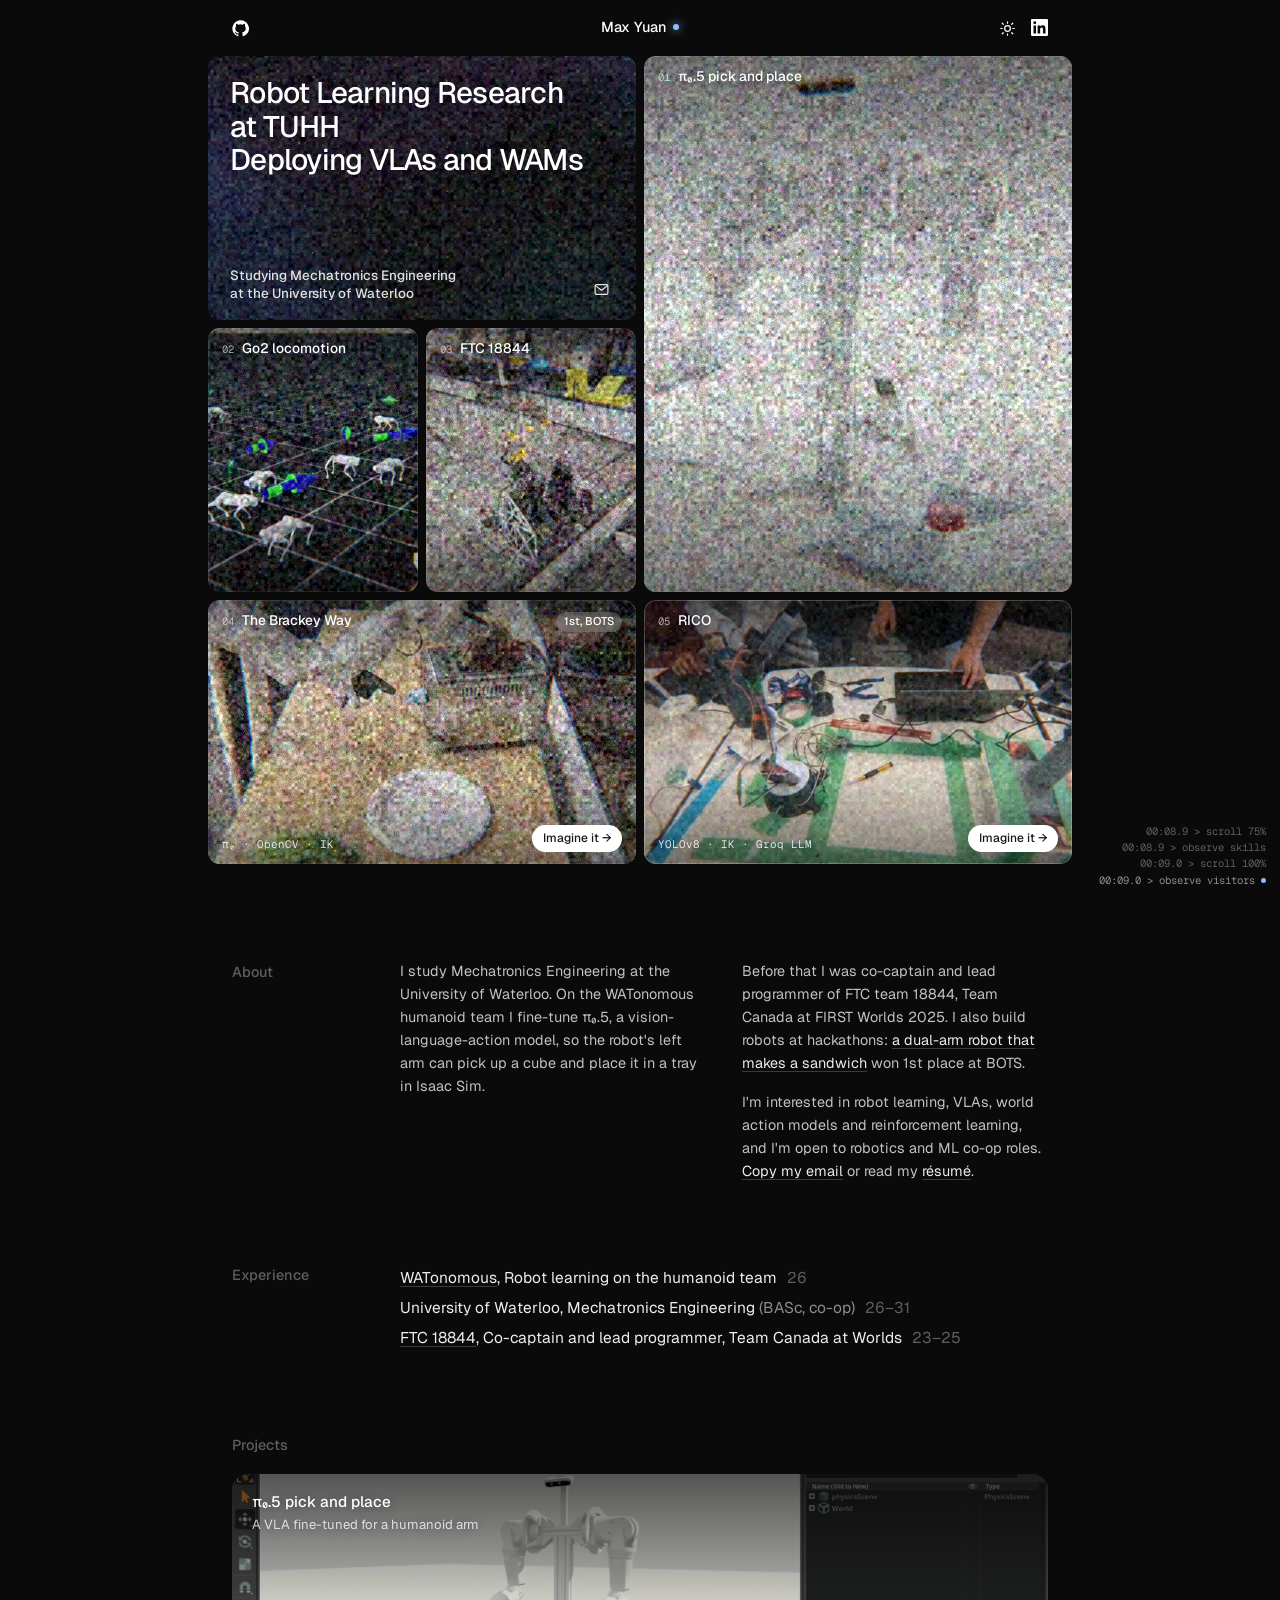
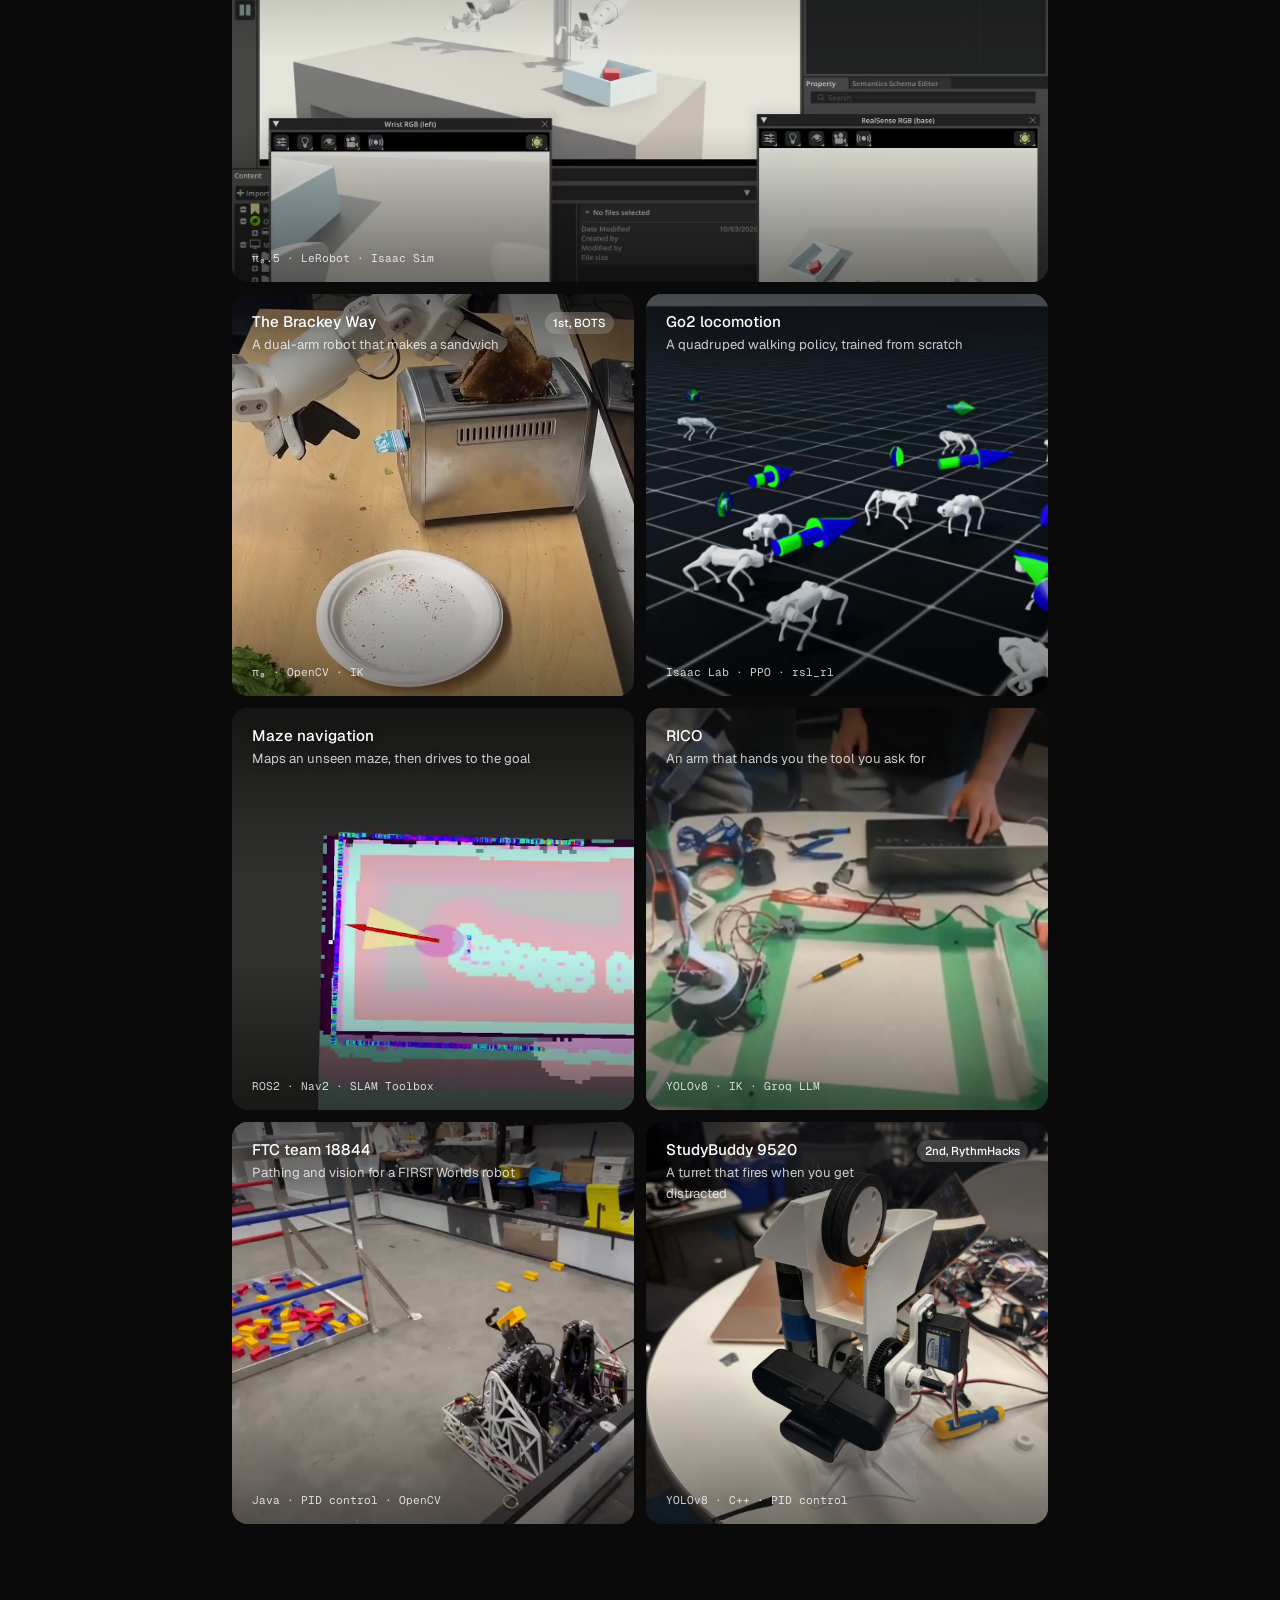
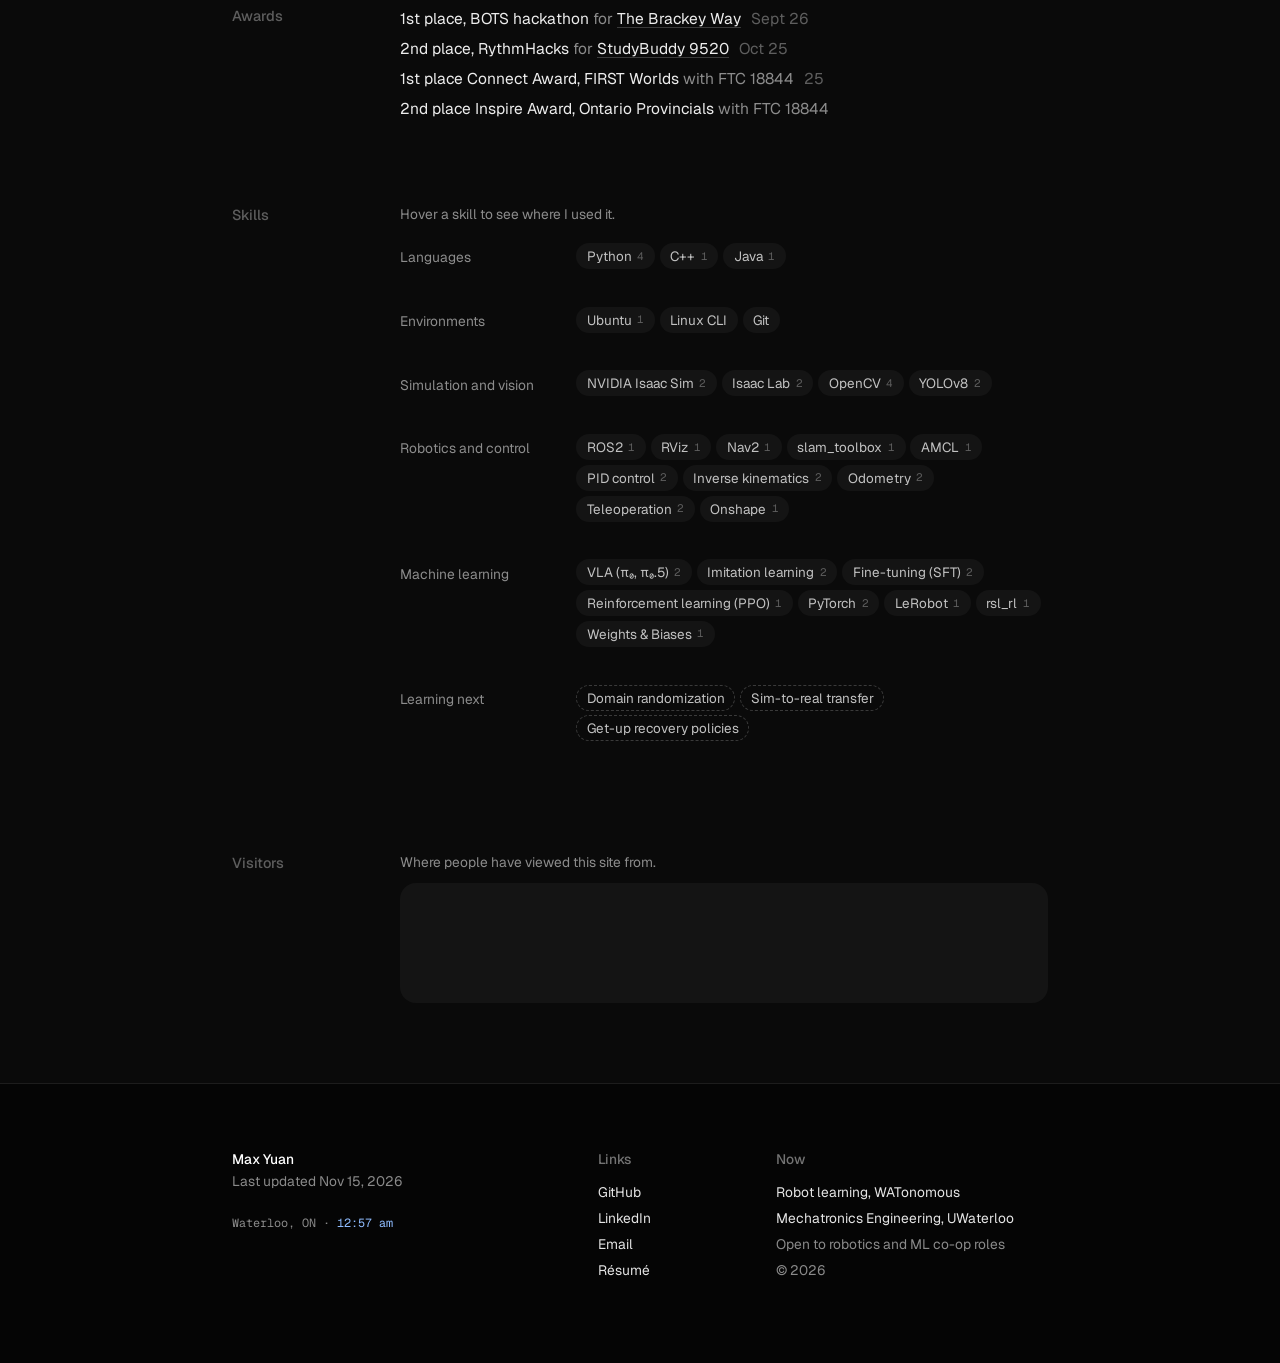
==== index.html @ 5afba246 "Show the featured projects as a diffusion grid and speed up the transition The hero no longer cycles" ====
<!DOCTYPE html>
<html lang="en">
<head>
<meta charset="utf-8">
<meta name="viewport" content="width=device-width, initial-scale=1, viewport-fit=cover">
<title>Max Yuan · Robotics</title>
<meta name="description" content="Max Yuan, Mechatronics Engineering student at the University of Waterloo. Fine-tuning π₀.5 for robot manipulation on the WATonomous humanoid team, quadruped locomotion with PPO in Isaac Lab, and ROS2 Nav2 autonomy.">
<meta name="theme-color" content="#0a0a0a">
<meta name="color-scheme" content="light dark">
<!-- theme: the saved choice, else dark; set before anything is drawn -->
<script>var t='dark';try{t=localStorage.getItem('theme')||'dark'}catch(e){}document.documentElement.dataset.theme=t;var m=document.querySelector('meta[name=theme-color]');if(m)m.content=t==='dark'?'#0a0a0a':'#ffffff'</script>
<meta property="og:title" content="Max Yuan · Robotics">
<meta property="og:description" content="π₀.5 fine-tuning for manipulation on the WATonomous humanoid team, quadruped locomotion with PPO, and ROS2 autonomy. 1st place at the BOTS hackathon.">
<meta property="og:type" content="website">
<meta property="og:url" content="https://notmax08.github.io/">
<meta property="og:image" content="https://notmax08.github.io/assets/photos/bracket-toaster.jpg">
<meta name="twitter:card" content="summary_large_image">
<link rel="icon" href="data:image/svg+xml,%3Csvg xmlns='http://www.w3.org/2000/svg' viewBox='0 0 64 64'%3E%3Crect width='64' height='64' rx='14' fill='%23171717'/%3E%3Cpath d='M18 44V21l14 14 14-14v23' fill='none' stroke='%23fff' stroke-width='5' stroke-linecap='round' stroke-linejoin='round'/%3E%3Ccircle cx='50' cy='14' r='4' fill='%236ea8ff'/%3E%3C/svg%3E">
<link rel="preconnect" href="https://fonts.googleapis.com">
<link rel="preconnect" href="https://fonts.gstatic.com" crossorigin>
<link href="https://fonts.googleapis.com/css2?family=Geist:wght@400;500;600&family=Geist+Mono:wght@400;500&display=swap" rel="stylesheet">
<!-- bump ?v= whenever style.css, main.js, home.js or transition.js changes: GitHub Pages caches for 10 min, and a stale stylesheet with new HTML breaks the layout -->
<link rel="stylesheet" href="style.css?v=2026-11-15a">
<script>document.documentElement.classList.add('js');</script>
<script src="main.js?v=2026-11-15a" defer></script>
<script src="transition.js?v=2026-11-15a" defer></script>
<script src="home.js?v=2026-11-15a" defer></script>
</head>

<body class="home">

<a class="skip-link" href="#main">Skip to content</a>

<svg width="0" height="0" style="position:absolute" aria-hidden="true" focusable="false">
  <symbol id="i-gh" viewBox="0 0 24 24"><path fill="currentColor" d="M12 .5a11.5 11.5 0 0 0-3.64 22.41c.58.1.79-.25.79-.56v-2c-3.2.7-3.88-1.37-3.88-1.37-.52-1.33-1.28-1.69-1.28-1.69-1.05-.71.08-.7.08-.7 1.16.08 1.77 1.19 1.77 1.19 1.03 1.77 2.7 1.26 3.36.96.1-.75.4-1.26.73-1.55-2.55-.29-5.24-1.28-5.24-5.69 0-1.26.45-2.29 1.19-3.09-.12-.29-.52-1.46.11-3.05 0 0 .97-.31 3.17 1.18a11 11 0 0 1 5.77 0c2.2-1.49 3.17-1.18 3.17-1.18.63 1.59.23 2.76.11 3.05.74.8 1.19 1.83 1.19 3.09 0 4.42-2.69 5.39-5.26 5.68.41.36.78 1.06.78 2.14v3.17c0 .31.21.67.8.56A11.5 11.5 0 0 0 12 .5Z"/></symbol>
  <symbol id="i-in" viewBox="0 0 24 24"><path fill="currentColor" d="M20.45 20.45h-3.56v-5.57c0-1.33-.03-3.04-1.85-3.04-1.86 0-2.14 1.45-2.14 2.94v5.67H9.34V9h3.42v1.56h.05c.48-.9 1.64-1.85 3.37-1.85 3.6 0 4.27 2.37 4.27 5.46v6.28ZM5.34 7.43a2.06 2.06 0 1 1 0-4.13 2.06 2.06 0 0 1 0 4.13ZM7.12 20.45H3.56V9h3.56v11.45ZM22.22 0H1.77C.79 0 0 .77 0 1.73v20.54C0 23.23.79 24 1.77 24h20.45c.98 0 1.78-.77 1.78-1.73V1.73C24 .77 23.2 0 22.22 0Z"/></symbol>
  <symbol id="i-mail" viewBox="0 0 24 24" fill="none" stroke="currentColor" stroke-width="1.7" stroke-linecap="round" stroke-linejoin="round"><rect x="3" y="5" width="18" height="14" rx="2"/><path d="m3.5 6.5 8.5 6.5 8.5-6.5"/></symbol>
</svg>

<header class="top on-hero" id="top">
  <span class="top-l"><a href="https://github.com/NotMax08" target="_blank" rel="noopener" aria-label="GitHub"><svg aria-hidden="true"><use href="#i-gh"/></svg></a></span>
  <a class="top-name" href="#about">Max Yuan<i aria-hidden="true"></i></a>
  <span class="top-r"><a href="https://linkedin.com/in/max-yuan-a0b34b36b" target="_blank" rel="noopener" aria-label="LinkedIn"><svg aria-hidden="true"><use href="#i-in"/></svg></a></span>
</header>

<!-- ========== hero: a grid of diffusion samples, one per project; they denoise under the cursor (home.js) ========== -->
<section class="hero" aria-label="Introduction and featured projects">
  <div class="hero-card" id="hero">
    <canvas class="hero-gl" aria-hidden="true"></canvas>
    <div class="hero-grid">

      <div class="ht ht-intro">
        <p class="hero-line" id="hero-line">Robot Learning Research at TUHH<br>Deploying VLAs and WAMs</p>
        <div class="hero-foot">
          <p class="hero-sub">Studying Mechatronics Engineering<br>at the University of Waterloo</p>
          <button class="hero-mail" type="button" data-copy aria-label="Copy my email address"><svg aria-hidden="true"><use href="#i-mail"/></svg></button>
        </div>
      </div>

      <a class="ht ht-pi" href="projects/pi05-pick-place.html" data-focus="0.6,0.55">
        <video class="ht-src" src="assets/grid/pi05.mp4" poster="assets/grid/pi05.jpg" muted loop playsinline autoplay preload="auto" aria-hidden="true"></video>
        <span class="ht-top"><b><span class="ht-n">01</span><span class="ht-t">π₀.5 pick and place</span></b></span>
        <span class="ht-bot"><span class="ht-tags">VLA · LeRobot · Isaac Sim</span><span class="ht-go">Imagine it →</span></span>
      </a>

      <a class="ht ht-quad" href="projects/quadruped-ppo.html" data-focus="0.5,0.55">
        <video class="ht-src" src="assets/grid/quad.mp4" poster="assets/grid/quad.jpg" muted loop playsinline autoplay preload="auto" aria-hidden="true"></video>
        <span class="ht-top"><b><span class="ht-n">02</span><span class="ht-t">Go2 locomotion</span></b></span>
        <span class="ht-bot"><span class="ht-tags">PPO · Isaac Lab</span><span class="ht-go">Imagine it →</span></span>
      </a>

      <a class="ht ht-ftc" href="projects/ftc-18844.html" data-focus="0.64,0.6">
        <video class="ht-src" src="assets/grid/ftc.mp4" poster="assets/grid/ftc.jpg" muted loop playsinline autoplay preload="auto" aria-hidden="true"></video>
        <span class="ht-top"><b><span class="ht-n">03</span><span class="ht-t">FTC 18844</span></b></span>
        <span class="ht-bot"><span class="ht-tags">Java · OpenCV</span><span class="ht-go">Imagine it →</span></span>
      </a>

      <a class="ht ht-bw" href="projects/brackey-way.html" data-focus="0.45,0.5">
        <video class="ht-src" src="assets/grid/brackey.mp4" poster="assets/grid/brackey.jpg" muted loop playsinline autoplay preload="auto" aria-hidden="true"></video>
        <span class="ht-top"><b><span class="ht-n">04</span><span class="ht-t">The Brackey Way</span></b><span class="ht-award">1st, BOTS</span></span>
        <span class="ht-bot"><span class="ht-tags">π₀ · OpenCV · IK</span><span class="ht-go">Imagine it →</span></span>
      </a>

      <a class="ht ht-rico" href="projects/rico-arm.html" data-focus="0.45,0.5">
        <video class="ht-src" src="assets/grid/rico.mp4" poster="assets/grid/rico.jpg" muted loop playsinline autoplay preload="auto" aria-hidden="true"></video>
        <span class="ht-top"><b><span class="ht-n">05</span><span class="ht-t">RICO</span></b></span>
        <span class="ht-bot"><span class="ht-tags">YOLOv8 · IK · Groq LLM</span><span class="ht-go">Imagine it →</span></span>
      </a>

    </div>
    <div class="hero-read" aria-hidden="true"></div>
  </div>
</section>

<main id="main" tabindex="-1">
<div class="col">

  <!-- ========== about ========== -->
  <section class="sec" id="about" aria-labelledby="about-h">
    <h2 id="about-h"><span>About</span></h2>
    <div class="about" id="contact">
      <p>I study Mechatronics Engineering at the University of Waterloo. On the WATonomous humanoid team I fine-tune π₀.5, a vision-language-action model, so the robot's left arm can pick up a cube and place it in a tray in Isaac Sim.</p>
      <p>Before that I was co-captain and lead programmer of FTC team 18844, Team Canada at FIRST Worlds 2025. I also build robots at hackathons: <a href="projects/brackey-way.html">a dual-arm robot that makes a sandwich</a> won 1st place at BOTS.</p>
      <p>I'm interested in robot learning, VLAs, world action models and reinforcement learning, and I'm open to robotics and ML co-op roles. <button class="plain-link" type="button" data-copy>Copy my email</button> or read my <a href="resume.pdf" target="_blank" rel="noopener">résumé</a>.</p>
    </div>
  </section>

  <!-- ========== experience ========== -->
  <section class="sec" id="experience" aria-labelledby="experience-h">
    <h2 id="experience-h"><span>Experience</span></h2>
    <ul class="rows">
      <li><a href="projects/pi05-pick-place.html">WATonomous</a>, Robot learning on the humanoid team <span class="yr">26</span></li>
      <li>University of Waterloo, Mechatronics Engineering <span class="what">(BASc, co-op)</span> <span class="yr">26–31</span></li>
      <li><a href="projects/ftc-18844.html">FTC 18844</a>, Co-captain and lead programmer, Team Canada at Worlds <span class="yr">23–25</span></li>
    </ul>
  </section>

  <!-- ========== projects ========== -->
  <section class="sec sec-wide" id="projects" aria-labelledby="projects-h">
    <h2 id="projects-h"><span>Projects</span></h2>
    <div class="projects">

      <article class="proj proj-wide">
        <a class="proj-card" href="projects/pi05-pick-place.html">
          <video src="assets/hero/pi05.mp4" poster="assets/hero/pi05.jpg" muted loop playsinline preload="none" data-loop aria-hidden="true"></video>
          <span class="proj-top"><span><b>π₀.5 pick and place</b><small>A VLA fine-tuned for a humanoid arm</small></span></span>
          <span class="proj-bot"><span class="proj-tags">π₀.5 · LeRobot · Isaac Sim</span><span class="proj-go">Imagine it →</span></span>
        </a>
      </article>

      <article class="proj">
        <a class="proj-card" href="projects/brackey-way.html">
          <video src="assets/hero/brackey.mp4" poster="assets/hero/brackey.jpg" muted loop playsinline preload="none" data-loop aria-hidden="true"></video>
          <span class="proj-top"><span><b>The Brackey Way</b><small>A dual-arm robot that makes a sandwich</small></span><span class="proj-award">1st, BOTS</span></span>
          <span class="proj-bot"><span class="proj-tags">π₀ · OpenCV · IK</span><span class="proj-go">Imagine it →</span></span>
        </a>
      </article>

      <article class="proj">
        <a class="proj-card" href="projects/quadruped-ppo.html">
          <video src="assets/hero/quad.mp4" poster="assets/hero/quad.jpg" muted loop playsinline preload="none" data-loop aria-hidden="true"></video>
          <span class="proj-top"><span><b>Go2 locomotion</b><small>A quadruped walking policy, trained from scratch</small></span></span>
          <span class="proj-bot"><span class="proj-tags">Isaac Lab · PPO · rsl_rl</span><span class="proj-go">Imagine it →</span></span>
        </a>
      </article>

      <article class="proj">
        <a class="proj-card" href="projects/maze-nav2.html">
          <video src="assets/loops/nav.mp4" poster="assets/loops/nav.jpg" muted loop playsinline preload="none" data-loop aria-hidden="true"></video>
          <span class="proj-top"><span><b>Maze navigation</b><small>Maps an unseen maze, then drives to the goal</small></span></span>
          <span class="proj-bot"><span class="proj-tags">ROS2 · Nav2 · SLAM Toolbox</span><span class="proj-go">Imagine it →</span></span>
        </a>
      </article>

      <article class="proj">
        <a class="proj-card" href="projects/rico-arm.html">
          <video src="assets/hero/rico.mp4" poster="assets/hero/rico.jpg" muted loop playsinline preload="none" data-loop aria-hidden="true"></video>
          <span class="proj-top"><span><b>RICO</b><small>An arm that hands you the tool you ask for</small></span></span>
          <span class="proj-bot"><span class="proj-tags">YOLOv8 · IK · Groq LLM</span><span class="proj-go">Imagine it →</span></span>
        </a>
      </article>

      <article class="proj">
        <a class="proj-card" href="projects/ftc-18844.html">
          <video src="assets/hero/ftc.mp4" poster="assets/hero/ftc.jpg" muted loop playsinline preload="none" data-loop aria-hidden="true"></video>
          <span class="proj-top"><span><b>FTC team 18844</b><small>Pathing and vision for a FIRST Worlds robot</small></span></span>
          <span class="proj-bot"><span class="proj-tags">Java · PID control · OpenCV</span><span class="proj-go">Imagine it →</span></span>
        </a>
      </article>

      <article class="proj" id="studybuddy">
        <a class="proj-card" href="https://devpost.com/software/study-buddy-9520" target="_blank" rel="noopener">
          <img src="assets/studybuddy/turret.jpg" alt="" width="1200" height="1600" loading="lazy">
          <span class="proj-top"><span><b>StudyBuddy 9520</b><small>A turret that fires when you get distracted</small></span><span class="proj-award">2nd, RythmHacks</span></span>
          <span class="proj-bot"><span class="proj-tags">YOLOv8 · C++ · PID control</span><span class="proj-go">Devpost ↗</span></span>
        </a>
      </article>

    </div>
  </section>

  <!-- ========== awards ========== -->
  <section class="sec" id="awards" aria-labelledby="awards-h">
    <h2 id="awards-h"><span>Awards</span></h2>
    <ul class="rows">
      <li>1st place, BOTS hackathon <span class="what">for</span> <a href="projects/brackey-way.html">The Brackey Way</a> <span class="yr">Sept 26</span></li>
      <li>2nd place, RythmHacks <span class="what">for</span> <a href="#studybuddy">StudyBuddy 9520</a> <span class="yr">Oct 25</span></li>
      <li>1st place Connect Award, FIRST Worlds <span class="what">with FTC 18844</span> <span class="yr">25</span></li>
      <li>2nd place Inspire Award, Ontario Provincials <span class="what">with FTC 18844</span></li>
    </ul>
  </section>

  <!-- ========== skills ========== -->
  <section class="sec" id="skills" aria-labelledby="skills-h">
    <h2 id="skills-h"><span>Skills</span></h2>
    <div>
      <p class="sec-note">Hover a skill to see where I used it.</p>
      <div class="skill-groups">
        <div class="skill-group">
          <h3>Languages</h3>
          <div>
            <div class="skill-chips">
              <button class="skill" type="button" data-used="pi05,quad,rico,turret">Python <span class="n">4</span></button>
              <button class="skill" type="button" data-used="turret">C++ <span class="n">1</span></button>
              <button class="skill" type="button" data-used="ftc">Java <span class="n">1</span></button>
            </div>
            <p class="skill-used" aria-live="polite"></p>
          </div>
        </div>

        <div class="skill-group">
          <h3>Environments</h3>
          <div>
            <div class="skill-chips">
              <button class="skill" type="button" data-used="maze">Ubuntu <span class="n">1</span></button>
              <span class="skill">Linux CLI</span>
              <span class="skill">Git</span>
            </div>
            <p class="skill-used" aria-live="polite"></p>
          </div>
        </div>

        <div class="skill-group">
          <h3>Simulation and vision</h3>
          <div>
            <div class="skill-chips">
              <button class="skill" type="button" data-used="pi05,maze">NVIDIA Isaac Sim <span class="n">2</span></button>
              <button class="skill" type="button" data-used="quad,pi05">Isaac Lab <span class="n">2</span></button>
              <button class="skill" type="button" data-used="brackey,rico,ftc,turret">OpenCV <span class="n">4</span></button>
              <button class="skill" type="button" data-used="rico,turret">YOLOv8 <span class="n">2</span></button>
            </div>
            <p class="skill-used" aria-live="polite"></p>
          </div>
        </div>

        <div class="skill-group">
          <h3>Robotics and control</h3>
          <div>
            <div class="skill-chips">
              <button class="skill" type="button" data-used="maze">ROS2 <span class="n">1</span></button>
              <button class="skill" type="button" data-used="maze">RViz <span class="n">1</span></button>
              <button class="skill" type="button" data-used="maze">Nav2 <span class="n">1</span></button>
              <button class="skill" type="button" data-used="maze">slam_toolbox <span class="n">1</span></button>
              <button class="skill" type="button" data-used="maze">AMCL <span class="n">1</span></button>
              <button class="skill" type="button" data-used="ftc,turret">PID control <span class="n">2</span></button>
              <button class="skill" type="button" data-used="brackey,rico">Inverse kinematics <span class="n">2</span></button>
              <button class="skill" type="button" data-used="ftc,maze">Odometry <span class="n">2</span></button>
              <button class="skill" type="button" data-used="pi05,brackey">Teleoperation <span class="n">2</span></button>
              <button class="skill" type="button" data-used="turret">Onshape <span class="n">1</span></button>
            </div>
            <p class="skill-used" aria-live="polite"></p>
          </div>
        </div>

        <div class="skill-group">
          <h3>Machine learning</h3>
          <div>
            <div class="skill-chips">
              <button class="skill" type="button" data-used="pi05,brackey">VLA (π₀, π₀.5) <span class="n">2</span></button>
              <button class="skill" type="button" data-used="pi05,brackey">Imitation learning <span class="n">2</span></button>
              <button class="skill" type="button" data-used="pi05,brackey">Fine-tuning (SFT) <span class="n">2</span></button>
              <button class="skill" type="button" data-used="quad">Reinforcement learning (PPO) <span class="n">1</span></button>
              <button class="skill" type="button" data-used="pi05,quad">PyTorch <span class="n">2</span></button>
              <button class="skill" type="button" data-used="pi05">LeRobot <span class="n">1</span></button>
              <button class="skill" type="button" data-used="quad">rsl_rl <span class="n">1</span></button>
              <button class="skill" type="button" data-used="pi05">Weights &amp; Biases <span class="n">1</span></button>
            </div>
            <p class="skill-used" aria-live="polite"></p>
          </div>
        </div>

        <div class="skill-group upcoming" data-prefix="next">
          <h3>Learning next</h3>
          <div>
            <div class="skill-chips">
              <button class="skill" type="button" data-used="quad">Domain randomization</button>
              <button class="skill" type="button" data-used="quad">Sim-to-real transfer</button>
              <button class="skill" type="button" data-used="quad">Get-up recovery policies</button>
            </div>
            <p class="skill-used" aria-live="polite"></p>
          </div>
        </div>
      </div>
    </div>
  </section>

  <!-- ========== visitors ========== -->
  <!-- MapMyVisitors map. Paste the d= code from the mapmyvisitors.com embed snippet into data-mmv;
       the section stays hidden while it is empty. -->
  <section class="sec" id="visitors" aria-labelledby="visitors-h" data-mmv="d1AabU7bjarD4xrVxiDeV2D2OX7NplccU1Iy2xgegc8" hidden>
    <h2 id="visitors-h"><span>Visitors</span></h2>
    <div>
      <p class="sec-note">Where people have viewed this site from.</p>
      <div class="visitor-map"></div>
    </div>
  </section>

</div>
</main>

<footer class="foot" id="links">
  <div class="foot-inner">
    <div>
      <p class="name">Max Yuan</p>
      <p class="muted">Last updated Nov 15, 2026</p>
      <p class="clock">Waterloo, ON · <b data-clock>--:--</b></p>
    </div>
    <div>
      <h2>Links</h2>
      <ul>
        <li><a href="https://github.com/NotMax08" target="_blank" rel="noopener">GitHub</a></li>
        <li><a href="https://linkedin.com/in/max-yuan-a0b34b36b" target="_blank" rel="noopener">LinkedIn</a></li>
        <li><a href="mailto:maxyuan081205@gmail.com">Email</a></li>
        <li><a href="resume.pdf" target="_blank" rel="noopener">Résumé</a></li>
      </ul>
    </div>
    <div>
      <h2>Now</h2>
      <ul>
        <li>Robot learning, WATonomous</li>
        <li>Mechatronics Engineering, UWaterloo</li>
        <li class="muted">Open to robotics and ML co-op roles</li>
        <li class="muted">© <span data-year>2026</span></li>
      </ul>
    </div>
  </div>
</footer>

<div class="toast" id="toast" role="status" aria-live="polite"></div>
<ol class="alog" id="alog" aria-hidden="true"></ol>

</body>
</html>
---- style.css ----
/* =========================================================
   Max Yuan · portfolio
   Shared styles for index.html and every project page.

   Minimal and quiet: white paper, near-black ink, neutral greys,
   and one blue used sparingly for things that are "live" (the
   denoising edge in the hero, the chosen rollout, a hovered link).
   Geist for everything you read, Geist Mono for small readouts.
   Cards are rounded and full-bleed, like photographs on a desk.
   ========================================================= */

/* ---------- tokens ---------- */

:root{
  color-scheme:light;

  --bg:#ffffff;
  --surface:#f5f5f5;
  --surface-2:#efefef;
  --tint:#f5f5f5;

  --line:#ededed;
  --line-2:#e3e3e3;
  --line-3:#cfcfcf;

  --ink:#171717;
  --ink-2:#404040;
  --ink-3:#737373;
  --ink-4:#a3a3a3;

  --blue:#2f6fe4;
  --blue-2:#6ea8ff;
  --blue-soft:#eaf1fe;
  --dark:#0a0a0a;
  --foot:#0a0a0a;
  --header:rgba(255,255,255,.86);
  --on-ink:#ffffff;            /* text on an ink-coloured or blue fill */

  --link:var(--ink);
  --link-hover:var(--blue);

  --font-sans:"Geist","Geist Fallback",system-ui,-apple-system,"Segoe UI",Roboto,sans-serif;
  --font-mono:"Geist Mono",ui-monospace,"SF Mono",Menlo,Consolas,monospace;

  --nav-h:56px;
  --col:880px;
  --maxw:1000px;
  --pad:clamp(1rem,4vw,2rem);
  --r:16px;
}

/* dark mode: set on <html> by the small script in each page's head (and the header toggle) */
:root[data-theme="dark"]{
  color-scheme:dark;

  --bg:#0a0a0a;
  --surface:#141414;
  --surface-2:#1b1b1b;
  --tint:#141414;

  --line:#1d1d1d;
  --line-2:#262626;
  --line-3:#3a3a3a;

  --ink:#ededed;
  --ink-2:#c2c2c2;
  --ink-3:#8c8c8c;
  --ink-4:#5e5e5e;

  --blue:#6ea8ff;
  --blue-2:#8fbcff;
  --blue-soft:rgba(110,168,255,.14);
  --dark:#000000;
  --foot:#050505;
  --header:rgba(10,10,10,.82);
  --on-ink:#0a0a0a;
}

/* switching themes: the new one opens in a circle from the toggle (main.js, View Transitions) */
::view-transition-old(root),::view-transition-new(root){animation:none;mix-blend-mode:normal}
::view-transition-new(root){z-index:2}

.theme-btn{
  display:grid;place-items:center;
  width:28px;height:28px;margin:-5px;padding:0;
  border:0;border-radius:50%;background:none;color:inherit;cursor:pointer;
  -webkit-tap-highlight-color:transparent;
}
.theme-btn svg{width:17px;height:17px;display:block;transition:transform .5s cubic-bezier(.2,.7,.2,1)}
.theme-btn:hover svg{transform:rotate(-20deg)}
.theme-btn .moon{display:block}
.theme-btn .sun{display:none}
[data-theme="dark"] .theme-btn .moon{display:none}
[data-theme="dark"] .theme-btn .sun{display:block}
.nav-links .theme-btn{color:var(--ink-3)}
.nav-links .theme-btn:hover{color:var(--ink)}

/* ---------- base ---------- */

*,*::before,*::after{box-sizing:border-box}

html{
  -webkit-text-size-adjust:100%;
  scroll-behavior:smooth;
  scroll-padding-top:calc(var(--nav-h) + 12px);
}

body{
  margin:0;
  min-height:100vh;
  background:var(--bg);
  color:var(--ink);
  font:400 .9375rem/1.6 var(--font-sans);
  -webkit-font-smoothing:antialiased;
  -moz-osx-font-smoothing:grayscale;
}

img,video{max-width:100%;height:auto;display:block}
a{color:var(--link);text-decoration:none;transition:color .15s ease}
a:hover{color:var(--link-hover)}
button{font:inherit;color:inherit}
h1,h2,h3,h4{text-wrap:balance;font-weight:500}
p{text-wrap:pretty}
b,strong{font-weight:500}
em{font-style:normal}

::selection{background:var(--blue-soft);color:var(--ink)}

:focus-visible{outline:2px solid var(--blue);outline-offset:3px;border-radius:4px}
[tabindex="-1"]:focus{outline:none}

.i{width:16px;height:16px;flex:none;display:inline-block;vertical-align:middle}

.col{max-width:var(--col);margin:0 auto;padding-inline:var(--pad)}
.wrap{max-width:var(--maxw);margin:0 auto;padding-inline:var(--pad)}

.skip-link{
  position:fixed;left:1rem;top:-4rem;z-index:1001;
  padding:.55rem .85rem;border-radius:8px;
  background:var(--ink);color:var(--on-ink);font-weight:500;
  transition:top .2s ease;
}
.skip-link:focus{top:1rem}

/* ---------- buttons (project pages) ---------- */

.btn{
  display:inline-flex;align-items:center;justify-content:center;gap:.5rem;
  min-height:38px;
  padding:.5rem 1rem;
  border:1px solid var(--line-2);
  border-radius:999px;
  background:var(--bg);
  color:var(--ink);
  font:500 .84rem/1.1 var(--font-sans);
  text-decoration:none;
  white-space:nowrap;
  cursor:pointer;
  transition:background-color .15s ease,border-color .15s ease,color .15s ease;
}
.btn:hover{border-color:var(--line-3);background:var(--surface);color:var(--ink)}
.btn svg{width:16px;height:16px;flex:none}
.btn-primary{border-color:var(--ink);background:var(--ink);color:var(--on-ink)}
.btn-primary:hover{border-color:var(--blue);background:var(--blue);color:var(--on-ink)}
.btn-ghost{background:transparent}

.plain-link{padding:0;border:0;background:none;cursor:pointer;color:var(--ink)}
.plain-link:hover{color:var(--blue)}

/* ---------- tags ---------- */

.tags,.badges{display:flex;flex-wrap:wrap;gap:.3rem;margin:.5rem 0 0;padding:0;list-style:none}
.tags li,.badges li,.case-stack span{
  padding:.05rem .55rem;
  border-radius:999px;
  background:var(--surface);
  color:var(--ink-3);
  font:400 .75rem/1.7 var(--font-sans);
}

/* =========================================================
   Header
   Home: name in the middle, GitHub and LinkedIn at the edges.
   White text while it sits over the hero, then a white bar.
   Project pages: the same bar with links on the right.
   ========================================================= */

.top{
  position:fixed;top:0;left:0;right:0;z-index:100;
  height:var(--nav-h);
  display:grid;grid-template-columns:1fr auto 1fr;align-items:center;
  padding-inline:max(var(--pad),calc((100vw - var(--col)) / 2 + var(--pad)));
  color:var(--ink);
  background:var(--header);
  -webkit-backdrop-filter:blur(12px);
  backdrop-filter:blur(12px);
  transition:background-color .3s ease,color .3s ease;
}
.top.on-hero{background:transparent;-webkit-backdrop-filter:none;backdrop-filter:none;color:#fff}
.top a{color:inherit}
.top a:hover{color:inherit;opacity:.65}
.top-name{grid-column:2;font-size:.9rem;font-weight:500;letter-spacing:-.005em;white-space:nowrap}
.top-name i{display:inline-block;width:6px;height:6px;margin-left:.4rem;border-radius:50%;background:var(--blue-2);vertical-align:2px;box-shadow:0 0 10px var(--blue-2)}
.top-l{justify-self:start;display:flex;gap:.9rem}
.top-r{justify-self:end;display:flex;gap:.9rem}
.top svg{width:17px;height:17px;display:block}

.nav{
  position:sticky;top:0;z-index:100;
  height:var(--nav-h);
  background:var(--header);
  -webkit-backdrop-filter:blur(12px);
  backdrop-filter:blur(12px);
  border-bottom:1px solid transparent;
  transition:border-color .2s ease;
}
.nav.scrolled{border-bottom-color:var(--line)}
.nav-inner{
  max-width:var(--maxw);height:100%;margin:0 auto;padding-inline:var(--pad);
  display:flex;align-items:center;justify-content:space-between;gap:1rem;
}
.brand{font-size:.9rem;font-weight:500;color:var(--ink);white-space:nowrap}
.brand:hover{color:var(--ink);opacity:.65}
.nav-links{display:flex;align-items:center;gap:clamp(.9rem,2.6vw,1.6rem)}
.nav-links a{font-size:.84rem;color:var(--ink-3)}
.nav-links a:hover,.nav-links a[aria-current="page"]{color:var(--ink)}

/* =========================================================
   Home
   ========================================================= */

/* ---------- hero: a grid of diffusion samples, one per project (home.js) ----------
   One WebGL canvas draws every tile; the links on top only carry the
   labels. The header sits on the card's top band. */

.hero{padding:12px 12px 0}
.hero-card{
  position:relative;overflow:hidden;
  width:min(100%,var(--col));
  height:min(calc(100svh - 24px),860px);
  min-height:560px;
  margin:0 auto;
  padding:calc(var(--nav-h) - 12px) 8px 8px;
  border-radius:var(--r);
  background:#0a0a0a;
  color:#fff;
  isolation:isolate;
}
.hero-gl{position:absolute;inset:0;z-index:1;width:100%;height:100%;display:block;pointer-events:none}
.hero-card.no-gl .hero-gl{display:none}
.sr{position:absolute;width:1px;height:1px;margin:-1px;padding:0;overflow:hidden;clip:rect(0 0 0 0);white-space:nowrap;border:0}

.hero-grid{
  position:relative;height:100%;
  display:grid;gap:8px;
  grid-template-columns:repeat(4,minmax(0,1fr));
  grid-template-rows:repeat(3,minmax(0,1fr));
  grid-template-areas:"intro intro pi pi" "quad ftc pi pi" "bw bw rico rico";
}
.ht{position:relative;display:block;min-width:0;min-height:0;overflow:hidden;border-radius:12px;color:#fff}
.ht:hover{color:#fff}
.ht-intro{grid-area:intro}
.ht-pi{grid-area:pi}
.ht-quad{grid-area:quad}
.ht-ftc{grid-area:ftc}
.ht-bw{grid-area:bw}
.ht-rico{grid-area:rico}
/* the clip itself only shows when WebGL is missing; otherwise the canvas draws it */
.ht-src{position:absolute;inset:0;z-index:0;width:100%;height:100%;max-width:none;object-fit:cover}
.hero-card.no-gl .ht-intro{background:#16171a}
.hero-card.no-gl .ht-src{filter:saturate(.9)}
/* a little shade where the labels sit */
.ht:not(.ht-intro)::after{
  content:"";position:absolute;inset:0;z-index:2;pointer-events:none;
  background:linear-gradient(to bottom,rgba(0,0,0,.42),transparent 34%,transparent 66%,rgba(0,0,0,.42));
}
.ht:not(.ht-intro)::before{
  content:"";position:absolute;inset:0;z-index:3;pointer-events:none;border-radius:inherit;
  box-shadow:inset 0 0 0 1px rgba(255,255,255,.07);transition:box-shadow .3s ease;
}
.ht.is-focus::before,.ht:focus-visible::before{box-shadow:inset 0 0 0 1px rgba(255,255,255,.22)}
.ht:focus-visible{outline:none}
.ht:focus-visible::before{box-shadow:inset 0 0 0 2px var(--blue-2)}

.ht-top,.ht-bot{position:absolute;left:14px;right:14px;z-index:4;display:flex;justify-content:space-between;gap:.75rem;text-shadow:0 1px 10px rgba(0,0,0,.45)}
.ht-top{top:12px;align-items:flex-start}
.ht-bot{bottom:12px;align-items:flex-end}
.ht-top b{display:flex;align-items:baseline;gap:.5rem;font-size:.86rem;font-weight:500;line-height:1.3}
.ht-n{flex:none;font:400 .66rem/1 var(--font-mono);color:rgba(255,255,255,.62)}
.ht-award{flex:none;padding:.08rem .5rem;border-radius:999px;background:rgba(255,255,255,.16);-webkit-backdrop-filter:blur(8px);backdrop-filter:blur(8px);font-size:.7rem;font-weight:500;text-shadow:none}
.ht-tags{font:400 .68rem/1.4 var(--font-mono);color:rgba(255,255,255,.82)}
.ht-go{
  flex:none;padding:.26rem .65rem;border-radius:999px;
  background:#fff;color:#171717;
  font-size:.75rem;font-weight:500;text-shadow:none;white-space:nowrap;
}
.ht-tags,.ht-go{opacity:0;transform:translateY(6px);transition:opacity .25s ease,transform .25s ease,background-color .2s ease,color .2s ease}
.ht.is-focus .ht-tags,.ht.is-focus .ht-go,.ht:hover .ht-tags,.ht:hover .ht-go,.ht:focus-visible .ht-tags,.ht:focus-visible .ht-go{opacity:1;transform:none}
.ht:hover .ht-go{background:var(--blue-2);color:#0a0a0a}
.ht-quad .ht-tags,.ht-ftc .ht-tags{display:none}
.ht-quad .ht-bot,.ht-ftc .ht-bot{justify-content:flex-end}

/* the intro tile: who I am, over a dark latent colour field */
.ht-intro{display:flex;flex-direction:column;justify-content:space-between;padding:20px 22px 18px}
.hero-line{
  position:relative;z-index:4;margin:0;
  font-size:clamp(1.3rem,2.7vw,1.85rem);font-weight:500;line-height:1.14;letter-spacing:-.025em;
  text-shadow:0 1px 18px rgba(0,0,0,.35);
}
.hero-foot{position:relative;z-index:4;display:flex;align-items:flex-end;justify-content:space-between;gap:1rem}
.hero-sub{margin:0;font-size:.84rem;font-weight:500;line-height:1.35;color:rgba(255,255,255,.86)}
.hero-mail{flex:none;padding:4px;border:0;background:none;color:#fff;cursor:pointer;opacity:.9}
.hero-mail:hover{opacity:.6}
.hero-mail svg{width:17px;height:17px;display:block}

/* a small readout that follows the cursor: the noise level where you are */
.hero-read{
  position:absolute;left:0;top:0;z-index:6;pointer-events:none;
  padding:3px 6px;border-radius:4px;
  background:rgba(10,10,10,.55);
  -webkit-backdrop-filter:blur(6px);backdrop-filter:blur(6px);
  font:400 .66rem/1.4 var(--font-mono);color:rgba(255,255,255,.85);
  white-space:nowrap;
  opacity:0;transition:opacity .2s ease;
}
.hero-read b{font-weight:500;color:var(--blue-2)}
.hero-card.is-pointing .hero-read{opacity:1}
.hero-card.is-pointing{cursor:crosshair}
.hero-card.is-pointing .ht:not(.ht-intro){cursor:pointer}

@media (max-width:640px){
  .hero-card{height:auto;min-height:0}
  .hero-grid{
    height:auto;
    grid-template-columns:repeat(2,minmax(0,1fr));
    grid-template-rows:none;
    grid-template-areas:"intro intro" "pi pi" "quad ftc" "bw bw" "rico rico";
  }
  .ht{aspect-ratio:16/10}
  .ht-pi{aspect-ratio:4/3}
  .ht-quad,.ht-ftc{aspect-ratio:3/4}
  .ht-intro{aspect-ratio:auto;min-height:230px;gap:2.5rem}
  .ht-tags{display:none}
  .ht-go{opacity:1;transform:none}
}

/* ---------- sections: a grey label on the left, content on the right ---------- */

.home main{padding-top:clamp(3.5rem,8vw,5.5rem)}

.sec{
  display:grid;grid-template-columns:168px minmax(0,1fr);gap:0 0;
  margin-bottom:clamp(3.5rem,7vw,5rem);
}
.sec h2{margin:0;padding-top:.05rem;font-size:.9rem;font-weight:500;color:var(--ink-4)}
.sec h2 span{display:block;position:sticky;top:calc(var(--nav-h) + 1rem)}
.date{margin:0;font-size:.84rem;color:var(--ink-4);white-space:nowrap}
.award-note{color:var(--ink-3)}

/* about: two short columns */
.about{columns:2 16rem;column-gap:2.25rem;font-size:.9rem;line-height:1.6;color:var(--ink-2)}
.about p{margin:0 0 1rem;break-inside:avoid}
.about a,.about .plain-link{color:var(--ink);text-decoration:underline;text-decoration-color:var(--line-3);text-underline-offset:3px}
.about a:hover,.about .plain-link:hover{color:var(--blue);text-decoration-color:var(--blue)}

/* experience, awards: one line each, years in grey */
.rows{margin:0;padding:0;list-style:none}
.rows li{padding:.18rem 0;font-size:.97rem;line-height:1.55;color:var(--ink)}
.rows li .yr{margin-left:.35rem;color:var(--ink-4)}
.rows li .what{color:var(--ink-3)}
.rows a{color:var(--ink);text-decoration:underline;text-decoration-color:var(--line-3);text-underline-offset:3px}
.rows a:hover{color:var(--blue);text-decoration-color:var(--blue)}

/* ---------- projects: rounded cards, clips playing inside ---------- */

.sec-wide{display:block}
.sec-wide h2{margin-bottom:1.1rem}
.projects{display:grid;grid-template-columns:repeat(2,minmax(0,1fr));gap:12px}
.proj{position:relative;margin:0}
.proj-wide{grid-column:1/-1}
.proj-card{
  position:relative;display:block;overflow:hidden;
  aspect-ratio:1/1;
  border-radius:var(--r);
  background:var(--surface);
  color:#fff;
  isolation:isolate;
}
.proj-wide .proj-card{aspect-ratio:2/1}
.proj-card img,.proj-card video{
  position:absolute;inset:0;width:100%;height:100%;object-fit:cover;
  transition:transform .7s cubic-bezier(.2,.7,.2,1),filter .5s ease;
}
.proj-card::after{
  content:"";position:absolute;inset:0;z-index:1;pointer-events:none;
  background:linear-gradient(to bottom,rgba(0,0,0,.58),rgba(0,0,0,.12) 30%,transparent 45%,transparent 62%,rgba(0,0,0,.5));
}
.proj-top,.proj-bot{position:absolute;left:20px;right:20px;z-index:2;display:flex;justify-content:space-between;gap:1rem;text-shadow:0 1px 10px rgba(0,0,0,.35)}
.proj-top{top:18px;align-items:flex-start}
.proj-bot{bottom:16px;align-items:flex-end}
.proj-top b{display:block;font-size:.95rem;font-weight:500;line-height:1.3}
.proj-top small{display:block;margin-top:.1rem;font-size:.82rem;color:rgba(255,255,255,.78)}
.proj-award{flex:none;padding:.1rem .5rem;border-radius:999px;background:rgba(255,255,255,.18);-webkit-backdrop-filter:blur(8px);backdrop-filter:blur(8px);font-size:.72rem;font-weight:500;text-shadow:none}
.proj-tags{font:400 .7rem/1.4 var(--font-mono);color:rgba(255,255,255,.8)}
.proj-go{
  flex:none;padding:.3rem .7rem;border-radius:999px;
  background:#fff;color:#171717;
  font-size:.78rem;font-weight:500;text-shadow:none;
  opacity:0;transform:translateY(6px);
  transition:opacity .25s ease,transform .25s ease,background-color .2s ease,color .2s ease;
}
.proj-card:hover{color:#fff}
.proj-card:hover img,.proj-card:hover video{transform:scale(1.035)}
.proj-card:hover .proj-go,.proj-card:focus-visible .proj-go{opacity:1;transform:none}
.proj-card:hover .proj-go{background:var(--blue);color:var(--on-ink)}

/* ---------- skills ---------- */

.sec-note{margin:0 0 .6rem;font-size:.86rem;color:var(--ink-3)}
.skill-group{
  display:grid;grid-template-columns:minmax(0,10rem) minmax(0,1fr);
  gap:.35rem 1rem;
  padding:.5rem 0 .2rem;
}
.skill-group h3{margin:0;padding-top:.2rem;font-size:.86rem;font-weight:400;color:var(--ink-3)}
.skill-chips{display:flex;flex-wrap:wrap;gap:.3rem}
.skill{
  display:inline-flex;align-items:center;gap:.35rem;
  padding:.12rem .6rem;
  border:1px solid transparent;
  border-radius:999px;
  background:var(--surface);
  color:var(--ink-2);
  font:400 .84rem/1.5 var(--font-sans);
  transition:border-color .15s ease,color .15s ease,background-color .15s ease;
}
button.skill{cursor:pointer;-webkit-tap-highlight-color:transparent}
button.skill:hover{color:var(--ink);background:var(--surface-2)}
.skill.is-on{border-color:var(--blue);background:var(--blue-soft);color:var(--ink)}
.skill .n{font:400 .68rem/1 var(--font-mono);color:var(--ink-4)}
.skill.is-on .n{color:var(--blue)}
.upcoming .skill{background:transparent;border:1px dashed var(--line-3)}
.upcoming .skill.is-on{border-style:solid;border-color:var(--blue)}
.skill-used{margin:.4rem 0 0;min-height:1.5em;font-size:.84rem;color:var(--ink-3)}
.skill-used b{font-weight:500;color:var(--ink)}
.skill-used a{text-decoration:underline;text-decoration-color:var(--line-3);text-underline-offset:3px}

/* ---------- visitor map ---------- */

.sec[hidden]{display:none}
.visitor-map{border-radius:var(--r);overflow:hidden;background:var(--surface)}
.visitor-map:empty,.visitor-map:has(> script:only-child){min-height:120px}
.visitor-map #mapmyvisitors-widget:hover{text-decoration:none}

/* ---------- footer (home): dark, three columns ---------- */

.foot{margin-top:clamp(2rem,6vw,4rem);background:var(--foot);color:#e5e5e5}
[data-theme="dark"] .foot{border-top:1px solid var(--line)}
.foot-inner{
  max-width:var(--col);margin:0 auto;padding:clamp(2.5rem,6vw,4rem) var(--pad) clamp(3rem,8vw,5rem);
  display:grid;grid-template-columns:minmax(0,1.6fr) minmax(0,.7fr) minmax(0,1.3fr);gap:2rem;
  font-size:.86rem;line-height:1.6;
}
.foot p{margin:0}
.foot h2{margin:0 0 .6rem;font-size:.86rem;font-weight:500;color:#737373}
.foot ul{margin:0;padding:0;list-style:none}
.foot li{padding:.12rem 0}
.foot a,.foot .plain-link{color:#e5e5e5}
.foot a:hover,.foot .plain-link:hover{color:var(--blue-2)}
.foot .name{font-weight:500;color:#fff}
.foot .muted{color:#8a8a8a}
.foot .clock{margin-top:1.4rem;font:400 .74rem/1.5 var(--font-mono);color:#8a8a8a}
.foot .clock b{font-weight:400;color:var(--blue-2)}

/* project pages keep a light footer */
.site-footer{margin-top:clamp(2rem,6vw,3rem)}
.footer-inner{position:relative}
.footer-inner::before{content:"";position:absolute;top:0;left:var(--pad);right:var(--pad);border-top:1px solid var(--line)}
.footer-inner{
  display:flex;flex-wrap:wrap;align-items:center;justify-content:space-between;gap:.75rem 1.5rem;
  padding-block:1.1rem 2rem;
  font-size:.84rem;color:var(--ink-3);
}
.footer-inner p{margin:0}
.footer-links{display:flex;flex-wrap:wrap;gap:1.25rem}
.footer-links a{color:var(--ink-3)}
.footer-links a:hover{color:var(--ink)}

.toast{
  position:fixed;left:50%;bottom:1.5rem;z-index:200;
  padding:.5rem .9rem;
  border-radius:999px;
  background:var(--ink);color:var(--on-ink);
  font-size:.84rem;font-weight:500;
  opacity:0;transform:translate(-50%,.75rem);
  pointer-events:none;
  transition:opacity .2s ease,transform .2s ease;
}
.toast.show{opacity:1;transform:translate(-50%,0)}

/* ---------- the action log, bottom right (home.js): what you have done so far ---------- */

.alog{
  position:fixed;right:14px;bottom:12px;z-index:90;
  margin:0;padding:0;list-style:none;text-align:right;
  font:400 .66rem/1.55 var(--font-mono);color:var(--ink-4);
  pointer-events:none;
}
.alog li{white-space:nowrap;animation:alog-in .3s ease both}
.alog li:last-child{color:var(--ink-3)}
.alog li:last-child::after{content:"";display:inline-block;width:5px;height:5px;margin-left:.4rem;border-radius:50%;background:var(--blue-2);vertical-align:1px}
@keyframes alog-in{from{opacity:0;transform:translateY(4px)}}
@media (max-width:1180px){.alog{display:none}}

/* =========================================================
   Project detail pages
   ========================================================= */

.back{
  display:inline-flex;align-items:center;gap:.45rem;
  margin-top:1.75rem;
  font-size:.84rem;
  color:var(--ink-3);
}
.back:hover{color:var(--ink)}
.back svg{width:16px;height:16px}

.project-card{margin:.75rem auto 0}

.eyebrow{margin:0 0 .7rem;font:400 .74rem/1.6 var(--font-mono);color:var(--ink-3)}
.case-head{padding-block:1rem clamp(1.4rem,3vw,2rem)}
.case-head h1{
  margin:0;
  max-width:24ch;
  font-size:clamp(1.9rem,4.4vw,2.7rem);
  font-weight:500;
  line-height:1.1;
  letter-spacing:-.03em;
}
.lede{margin:1rem 0 0;max-width:62ch;font-size:clamp(1rem,1.5vw,1.0625rem);line-height:1.65;color:var(--ink-2)}

.case-stack{display:flex;flex-wrap:wrap;gap:.3rem;margin:1.2rem 0 0}

.award{
  display:flex;align-items:center;gap:.85rem;
  max-width:62ch;
  margin:1.2rem 0 0;
  padding:.75rem .95rem;
  border-radius:12px;
  background:var(--surface);
}
.award-place{
  display:grid;place-items:center;flex:none;
  width:2.4rem;height:2.4rem;
  border-radius:50%;
  font-size:.8rem;font-weight:500;
  color:var(--on-ink);
  background:var(--ink);
}
.award p{margin:0;font-size:.92rem;line-height:1.5;color:var(--ink-2)}
.award b{color:var(--ink)}

.case-media{
  overflow:hidden;
  margin-bottom:clamp(1.3rem,3vw,1.8rem);
  border-radius:var(--r);
  background:var(--dark);
}
.case-media video,.case-media img{width:100%;height:auto;aspect-ratio:16/9;object-fit:contain;display:block}
.media-note{margin:-.6rem 0 clamp(1.5rem,4vw,2.2rem);font-size:.86rem;color:var(--ink-3)}

.case-extra-media{display:flex;flex-direction:column;gap:1rem;margin-bottom:clamp(1.5rem,4vw,2.2rem)}
.case-extra-media img{width:100%;border-radius:12px}

.stat-row{
  display:grid;grid-template-columns:repeat(auto-fit,minmax(170px,1fr));
  margin:0 0 clamp(1.8rem,4vw,2.6rem);
  border-top:1px solid var(--line);
  border-bottom:1px solid var(--line);
}
.stat-row .stat{display:block;padding:1rem 1.1rem 1rem 0}
.stat-row .stat b{display:block;font-size:1.5rem;font-weight:500;letter-spacing:-.03em;line-height:1.15;color:var(--ink)}
.stat-row .stat span{display:block;margin-top:.3rem;font-size:.84rem;line-height:1.4;color:var(--ink-3)}

.case-section-head{margin:0 0 1rem;font-size:1.05rem}

.graph-grid{display:grid;grid-template-columns:repeat(auto-fit,minmax(300px,1fr));gap:1rem;margin:0 0 clamp(1.8rem,4vw,2.6rem)}
.graph-item,.case-figure,.two-up figure{
  margin:0;
  overflow:hidden;
  border-radius:12px;
  background:var(--surface);
}
.graph-item img,.case-figure img{width:100%;display:block;background:#fff}
.case-figure video{width:100%;display:block;background:var(--dark)}
img.plot{background:#fff}
[data-theme="dark"] img.plot{filter:invert(.92) hue-rotate(180deg) saturate(1.2)}
.graph-item figcaption,.case-figure figcaption,.two-up figcaption{
  padding:.7rem .95rem;
  font-size:.86rem;line-height:1.55;
  color:var(--ink-3);
}
.graph-item figcaption b,.case-figure figcaption b,.two-up figcaption b{color:var(--ink)}
.case-figure{margin:0 0 clamp(1.5rem,4vw,2.2rem)}
.case-figure-side{display:grid;grid-template-columns:minmax(0,300px) 1fr;align-items:center}
.two-up{display:grid;grid-template-columns:repeat(auto-fit,minmax(280px,1fr));gap:1rem;margin:0 0 clamp(1.5rem,4vw,2.2rem)}
.two-up figure{display:flex;flex-direction:column}
.two-up img{width:100%;flex:1 1 auto;object-fit:cover}
.two-up video{width:100%;aspect-ratio:16/9;object-fit:cover;background:var(--dark)}

.case-body{
  display:grid;
  grid-template-columns:minmax(0,1fr) minmax(0,240px);
  gap:clamp(2rem,5vw,3.25rem);
  align-items:start;
  padding-bottom:clamp(.5rem,2vw,1rem);
}
.case-body h2{
  margin:2.4rem 0 .7rem;
  font-size:clamp(1.2rem,2.1vw,1.35rem);
  font-weight:500;
  line-height:1.25;
  letter-spacing:-.015em;
}
.case-body h2:first-child{margin-top:0}
.case-body h3{margin:1.7rem 0 .5rem;font-size:1rem}
.case-body p{margin:0 0 1.05rem;max-width:66ch;font-size:.97rem;line-height:1.72;color:var(--ink-2)}
.case-body p strong,.case-body li strong{color:var(--ink)}
.case-body em{color:var(--ink)}
.case-body ul,.case-body ol{max-width:66ch;margin:0 0 1.2rem;padding-left:1.2rem;color:var(--ink-2)}
.case-body li{margin-bottom:.45rem;font-size:.97rem;line-height:1.7}
.case-body li::marker{color:var(--ink-4)}
.case-body p img{border-radius:12px}
.case-body code{
  padding:.12em .4em;
  border-radius:5px;
  font:400 .86em/1 var(--font-mono);
  background:var(--surface);
  color:var(--ink);
  overflow-wrap:anywhere;
}
.case-body pre{
  max-width:66ch;
  margin:0 0 1.2rem;
  padding:.95rem 1.1rem;
  overflow-x:auto;
  border-radius:12px;
  background:var(--surface);
}
.case-body pre code{padding:0;background:none;font-size:.8rem;line-height:1.7;color:var(--ink-2);overflow-wrap:normal}
.case-body li,.case-body p{overflow-wrap:break-word}
.case-body>div a:not(.btn){color:var(--ink);text-decoration:underline;text-decoration-color:var(--line-3);text-underline-offset:3px}
.case-body>div a:not(.btn):hover{color:var(--blue);text-decoration-color:var(--blue)}

/* a script walk-through: the part on the left, what it does on the right */
.walk{
  display:grid;
  grid-template-columns:minmax(0,11rem) minmax(0,1fr);
  max-width:72ch;
  margin:0 0 1.4rem;
  border-top:1px solid var(--line);
}
.walk dt,.walk dd{margin:0;padding:.75rem 0;border-bottom:1px solid var(--line)}
.walk dt{padding-right:1rem;font:500 .82rem/1.6 var(--font-mono);color:var(--ink)}
.walk dd{font-size:.94rem;line-height:1.7;color:var(--ink-2)}
.walk dt:last-of-type,.walk dd:last-of-type{border-bottom:0}

.hard{
  margin:1.7rem 0;
  padding:1.05rem 1.25rem;
  border-radius:12px;
  background:var(--surface);
}
.hard-label{display:block;margin-bottom:.4rem;font-size:.86rem;font-weight:500;color:var(--ink)}
.hard-label::before{content:"";display:inline-block;width:6px;height:6px;margin-right:.5rem;border-radius:50%;background:var(--blue);vertical-align:2px}
.hard p:last-child,.hard ul:last-child,.hard li:last-child{margin-bottom:0}

.facts{
  position:sticky;
  top:calc(var(--nav-h) + 1.25rem);
  padding:1.1rem 1.2rem 1.2rem;
  border-radius:var(--r);
  background:var(--surface);
}
.facts dl{margin:0}
.facts dt{margin-top:.95rem;font-size:.8rem;color:var(--ink-4)}
.facts dt:first-child{margin-top:0}
.facts dd{margin:.1rem 0 0;font-size:.9rem;line-height:1.5;color:var(--ink)}
.facts .btn{display:flex;width:100%;margin-top:1.3rem}
.facts .btn+.btn{margin-top:.5rem}
.facts .no-repo{
  display:block;
  margin-top:1.3rem;
  padding:.75rem .85rem;
  border-radius:10px;
  border:1px dashed var(--line-3);
  font-size:.84rem;line-height:1.5;
  color:var(--ink-3);
}

/* diagrams: the state machine (brackey-way) and the model layout (pi05-pick-place) */
.fsm{
  margin:0 0 clamp(1.5rem,4vw,2.2rem);
  padding:1.1rem 1.1rem .4rem;
  border-radius:var(--r);
  background:var(--surface);
  overflow-x:auto;
}
.fsm svg{display:block;width:100%;min-width:600px;height:auto}
.fsm g[font-family]{font-family:var(--font-sans)}
.fsm .st-learned{fill:var(--blue-soft);stroke:var(--blue)}
.fsm .st-classical{fill:var(--bg);stroke:var(--ink-4)}
.fsm .st-done{fill:var(--surface);stroke:var(--line-3)}
.fsm .guard{fill:var(--bg);stroke:var(--ink-4)}
.fsm .ln{stroke:var(--ink-4)}
.fsm .ln-learned{stroke:var(--blue)}
.fsm .t-ink{fill:var(--ink)}
.fsm .t-muted{fill:var(--ink-3)}
.fsm .t-learned{fill:var(--blue)}
.fsm .t-classical{fill:var(--ink-2)}
.fsm-legend{display:flex;flex-wrap:wrap;gap:1.1rem;padding:.9rem .1rem 1rem;font-size:.82rem;color:var(--ink-3)}
.fsm-legend i{display:inline-block;width:.7rem;height:.7rem;margin-right:.4rem;border-radius:3px;vertical-align:-1px}
.fsm-legend .lg-learned{background:var(--blue-soft);border:1px solid var(--blue)}
.fsm-legend .lg-classical{background:var(--bg);border:1px solid var(--ink-4)}
.fsm-legend .lg-guard,.fsm-legend .lg-frozen{background:var(--bg);border:1px solid var(--line-3)}

.case-page .next{
  display:flex;flex-wrap:wrap;align-items:center;justify-content:space-between;gap:1rem;
  margin:2.5rem 0 0;
  padding:1.3rem 0;
  border-top:1px solid var(--line);
  font-size:.86rem;
  color:var(--ink-3);
}
.case-page .next a{
  display:inline-flex;align-items:center;gap:.5rem;
  font-size:clamp(1rem,2vw,1.0625rem);font-weight:500;line-height:1.3;
  color:var(--ink);
}
.case-page .next a::after{content:"→";color:var(--blue);transition:transform .2s ease}
.case-page .next a:hover::after{transform:translateX(3px)}
.case-page main{padding-bottom:clamp(1rem,3vw,2rem)}
.case-page .site-footer{margin-top:clamp(1.5rem,4vw,2.5rem)}

/* =========================================================
   Responsive
   ========================================================= */

@media (max-width:900px){
  .case-body{grid-template-columns:minmax(0,1fr)}
  .facts{position:static}
}

@media (max-width:720px){
  .sec{grid-template-columns:minmax(0,1fr);gap:.8rem 0}
  .sec h2 span{position:static}
  .skill-group{grid-template-columns:minmax(0,1fr)}
  .skill-group h3{padding-top:0}
  .foot-inner{grid-template-columns:1fr 1fr}
  .foot-inner>:first-child{grid-column:1/-1}
}

@media (max-width:560px){
  .hero{padding:8px 8px 0}
  .hero-card{padding-top:calc(var(--nav-h) - 8px)}
  .projects{grid-template-columns:minmax(0,1fr)}
  .proj-wide .proj-card{aspect-ratio:1/1}
  .proj-go{opacity:1;transform:none}
}

@media (max-width:640px){
  .case-figure-side{grid-template-columns:minmax(0,1fr)}
  .walk{grid-template-columns:minmax(0,1fr)}
  .walk dt{padding-bottom:0;border-bottom:0}
  .walk dd{padding-top:.25rem}
}

@media (max-width:420px){
  .nav-links{gap:.8rem}
  .nav-links a{font-size:.8rem}
  .nav-links a:first-child{display:none}
}

/* =========================================================
   Reduced motion
   ========================================================= */

@media (prefers-reduced-motion:reduce){
  html{scroll-behavior:auto}
  *,*::before,*::after{
    transition-duration:.001ms!important;
    animation:none!important;
    scroll-behavior:auto!important;
  }
}
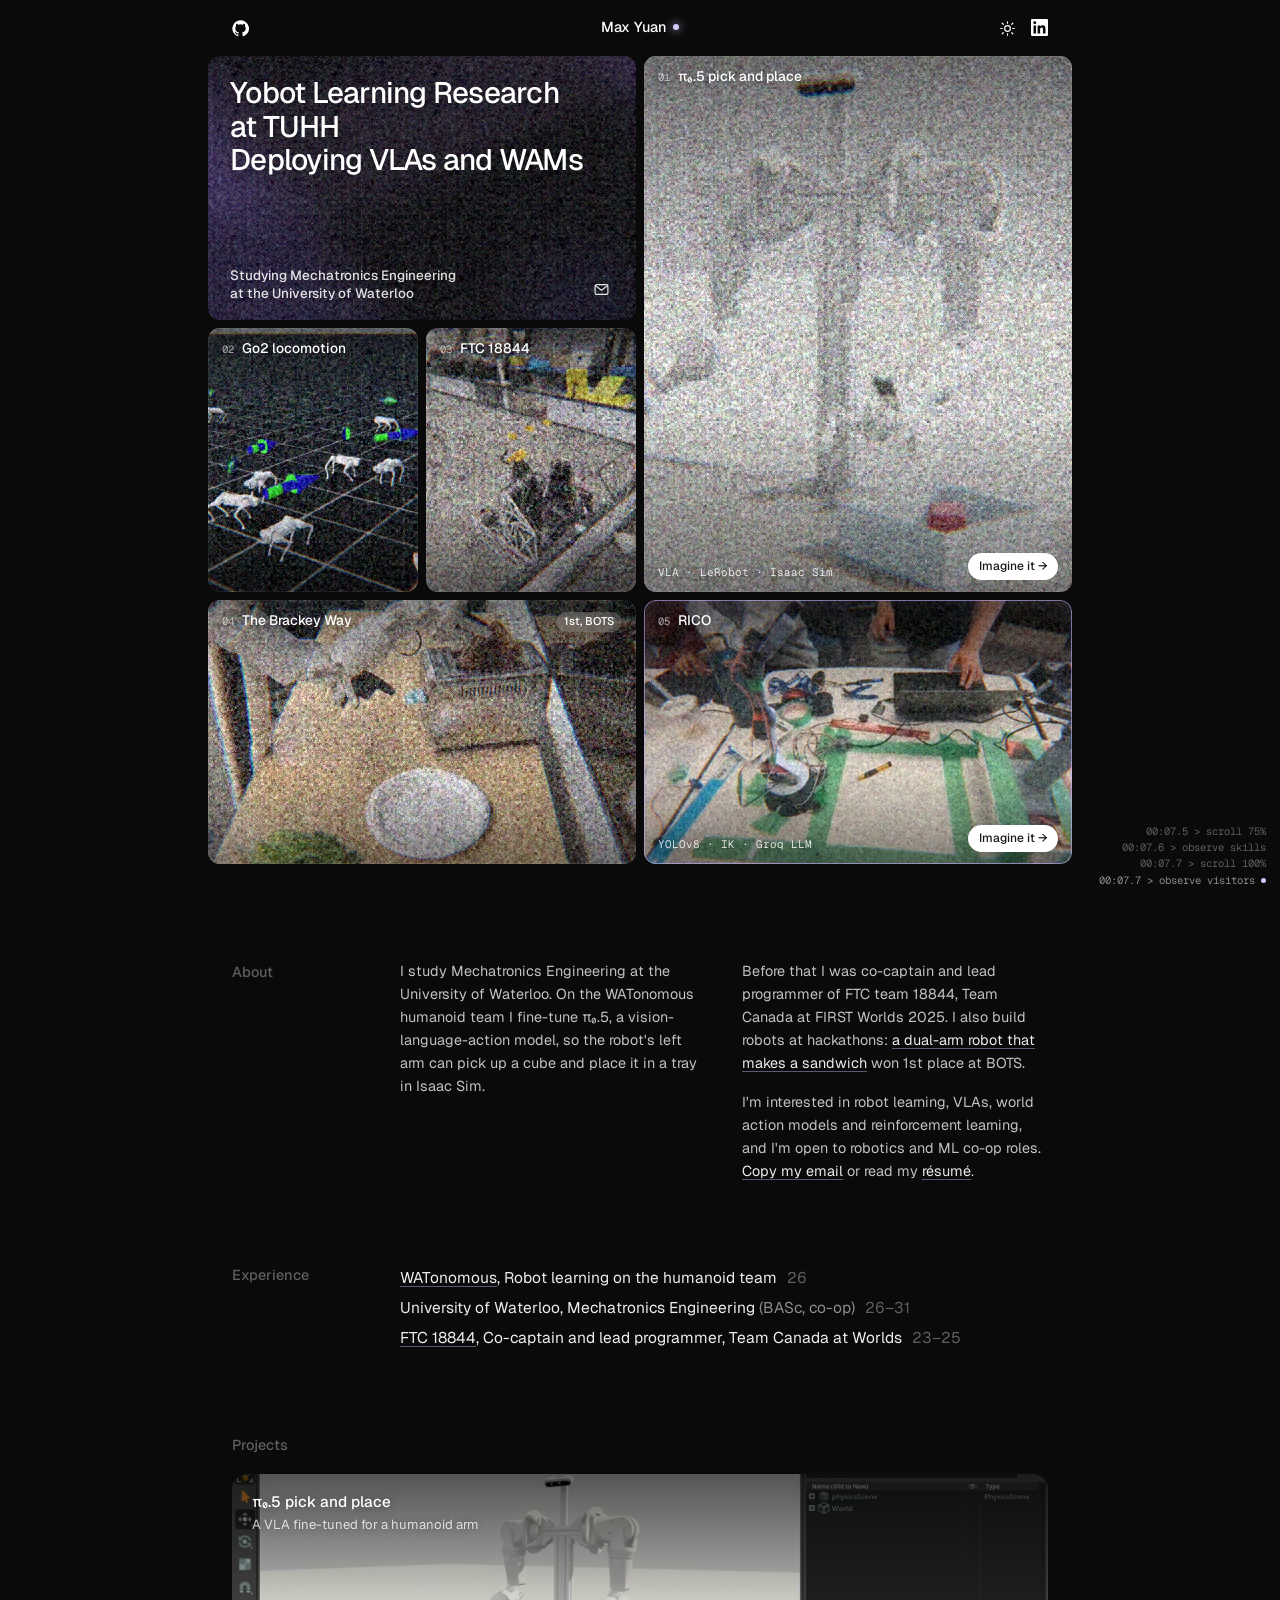
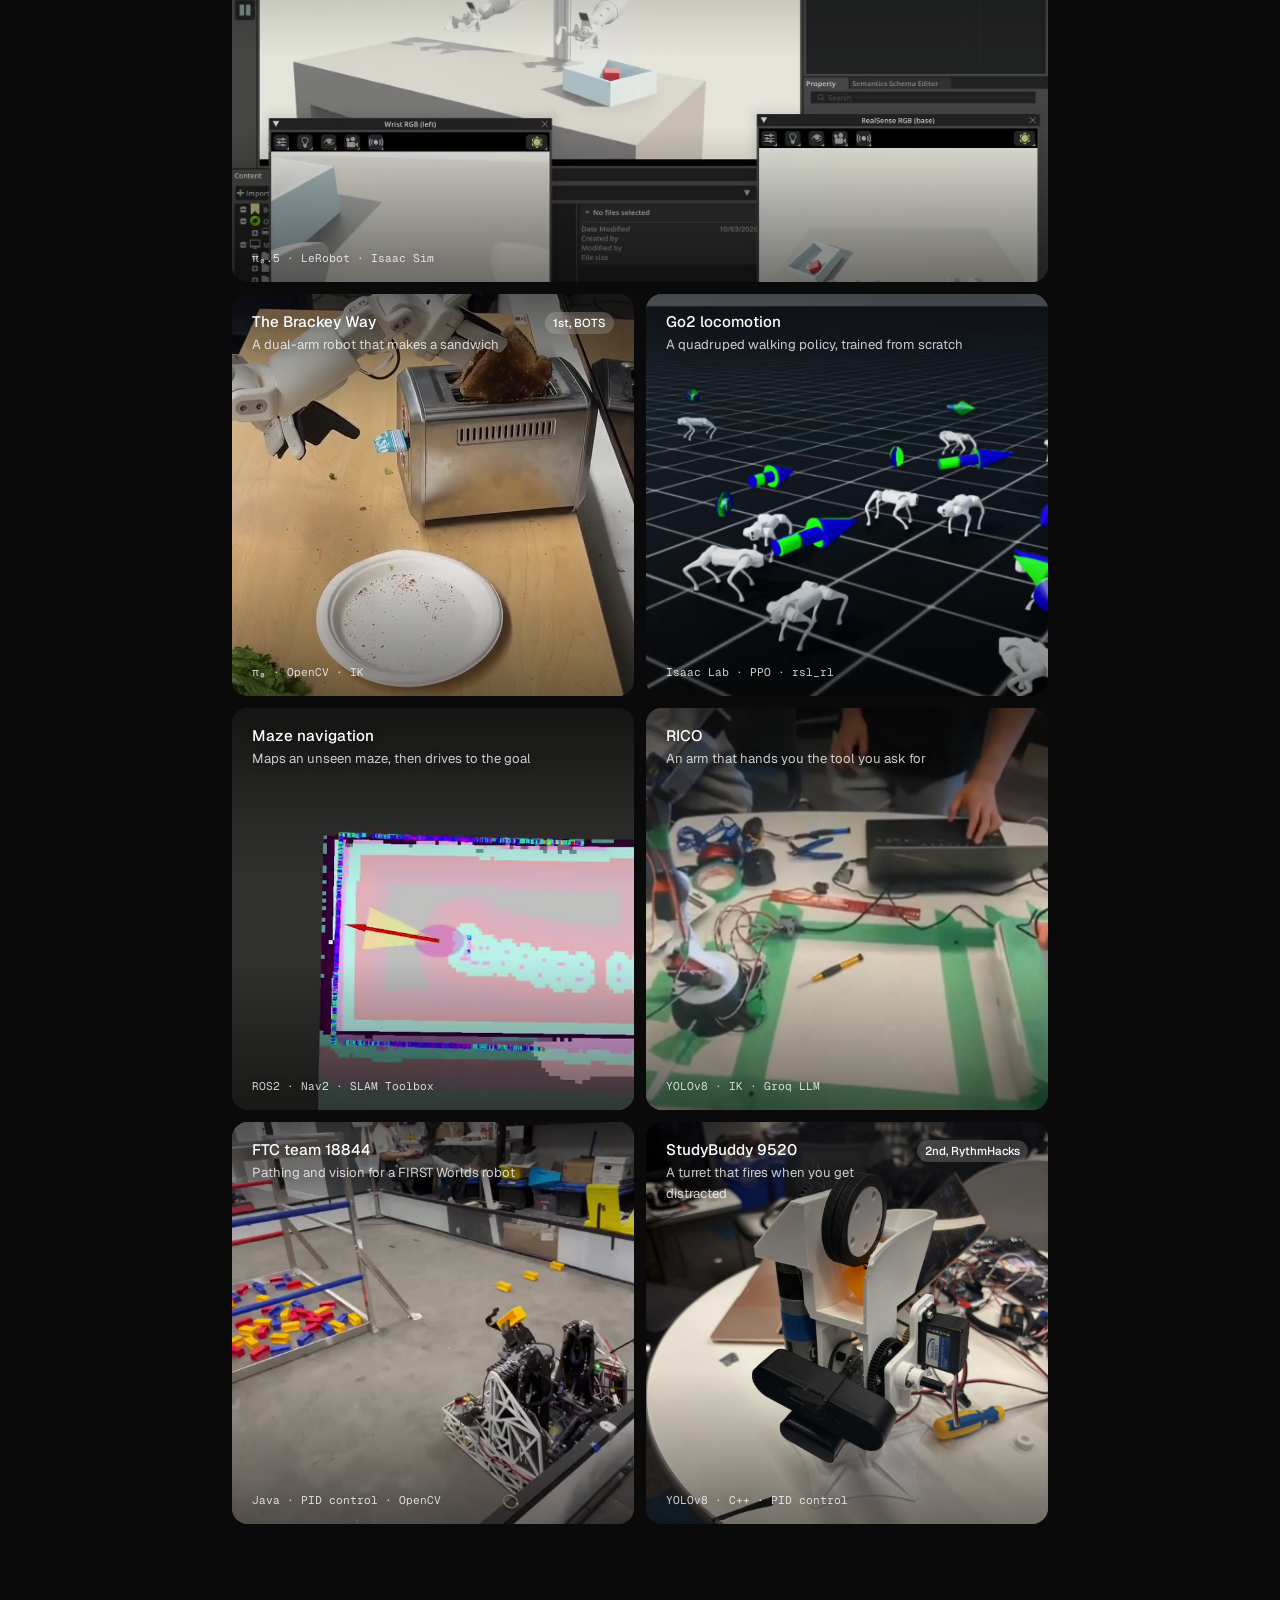
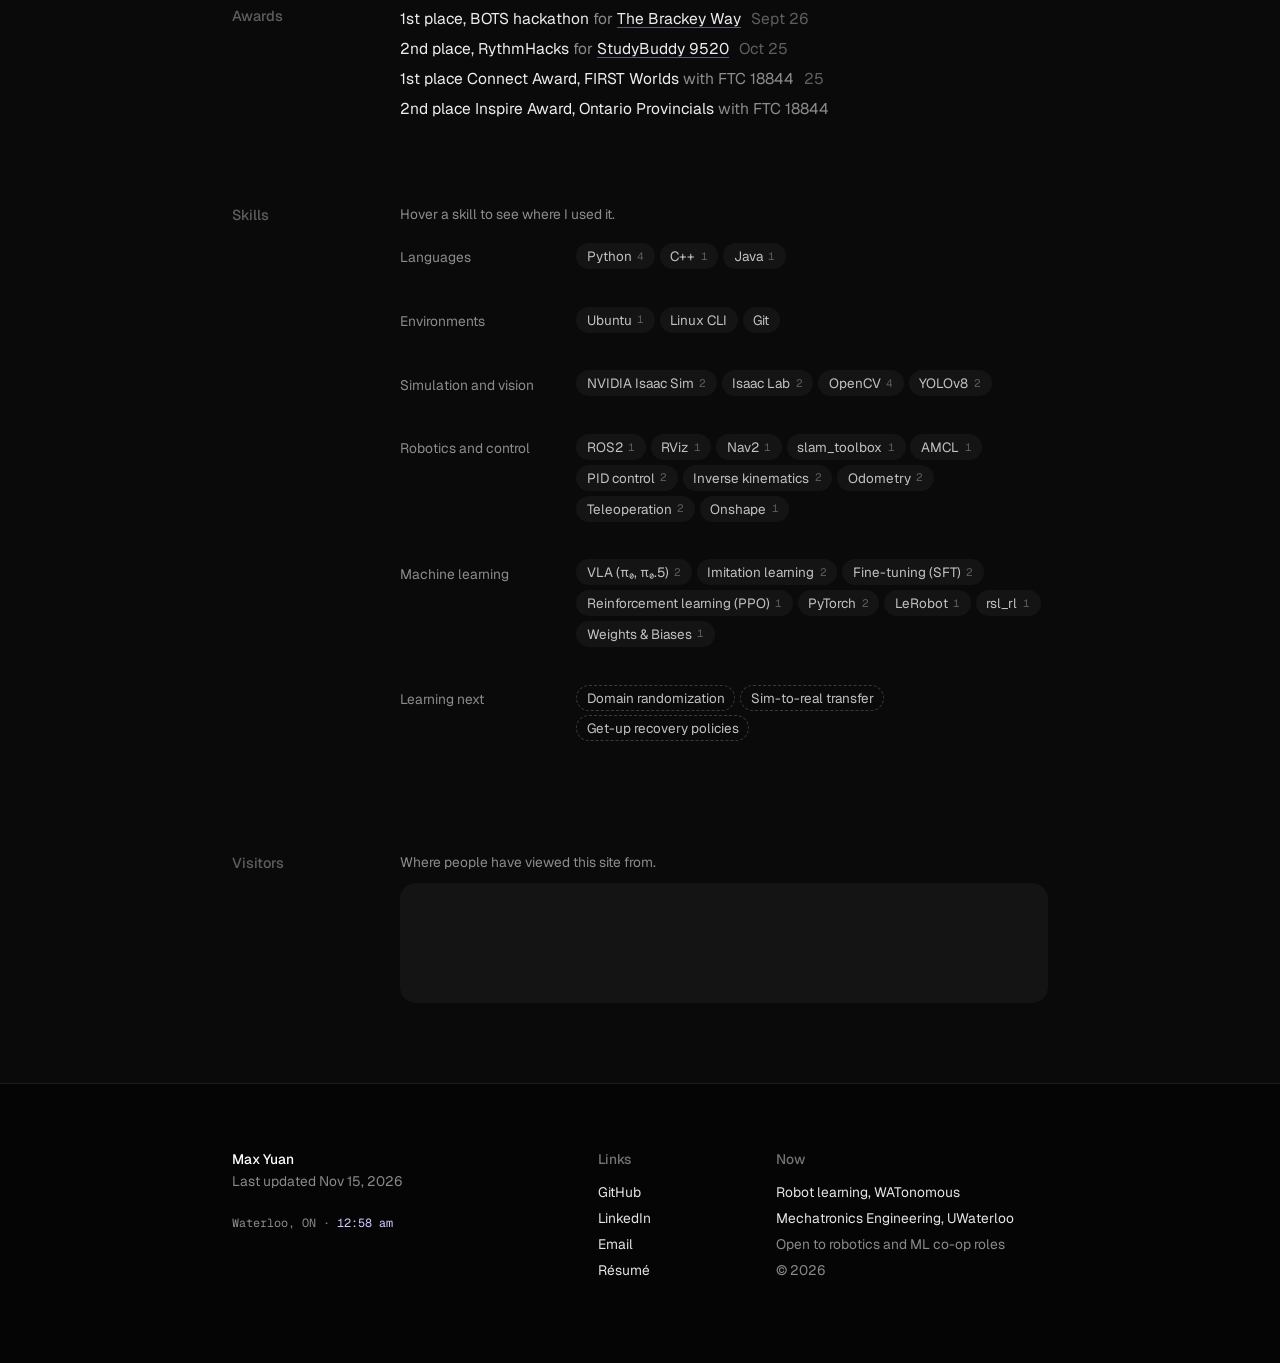
==== commit fbe4ffb7: "Switch the accent to pastel purple and calm the hero hover Blue and the rainbow ripple/contour give " ====
--- a/index.html
+++ b/index.html
@@ -15,16 +15,16 @@
 <meta property="og:url" content="https://notmax08.github.io/">
 <meta property="og:image" content="https://notmax08.github.io/assets/photos/bracket-toaster.jpg">
 <meta name="twitter:card" content="summary_large_image">
-<link rel="icon" href="data:image/svg+xml,%3Csvg xmlns='http://www.w3.org/2000/svg' viewBox='0 0 64 64'%3E%3Crect width='64' height='64' rx='14' fill='%23171717'/%3E%3Cpath d='M18 44V21l14 14 14-14v23' fill='none' stroke='%23fff' stroke-width='5' stroke-linecap='round' stroke-linejoin='round'/%3E%3Ccircle cx='50' cy='14' r='4' fill='%236ea8ff'/%3E%3C/svg%3E">
+<link rel="icon" href="data:image/svg+xml,%3Csvg xmlns='http://www.w3.org/2000/svg' viewBox='0 0 64 64'%3E%3Crect width='64' height='64' rx='14' fill='%23171717'/%3E%3Cpath d='M18 44V21l14 14 14-14v23' fill='none' stroke='%23fff' stroke-width='5' stroke-linecap='round' stroke-linejoin='round'/%3E%3Ccircle cx='50' cy='14' r='4' fill='%23c3b1fa'/%3E%3C/svg%3E">
 <link rel="preconnect" href="https://fonts.googleapis.com">
 <link rel="preconnect" href="https://fonts.gstatic.com" crossorigin>
 <link href="https://fonts.googleapis.com/css2?family=Geist:wght@400;500;600&family=Geist+Mono:wght@400;500&display=swap" rel="stylesheet">
 <!-- bump ?v= whenever style.css, main.js, home.js or transition.js changes: GitHub Pages caches for 10 min, and a stale stylesheet with new HTML breaks the layout -->
-<link rel="stylesheet" href="style.css?v=2026-11-15a">
+<link rel="stylesheet" href="style.css?v=2026-11-15b">
 <script>document.documentElement.classList.add('js');</script>
-<script src="main.js?v=2026-11-15a" defer></script>
-<script src="transition.js?v=2026-11-15a" defer></script>
-<script src="home.js?v=2026-11-15a" defer></script>
+<script src="main.js?v=2026-11-15b" defer></script>
+<script src="transition.js?v=2026-11-15b" defer></script>
+<script src="home.js?v=2026-11-15b" defer></script>
 </head>
 
 <body class="home">
--- a/style.css
+++ b/style.css
@@ -3,7 +3,7 @@
    Shared styles for index.html and every project page.
 
    Minimal and quiet: white paper, near-black ink, neutral greys,
-   and one blue used sparingly for things that are "live" (the
+   and one pastel purple used sparingly for things that are "live" (the
    denoising edge in the hero, the chosen rollout, a hovered link).
    Geist for everything you read, Geist Mono for small readouts.
    Cards are rounded and full-bleed, like photographs on a desk.
@@ -28,16 +28,17 @@
   --ink-3:#737373;
   --ink-4:#a3a3a3;
 
-  --blue:#2f6fe4;
-  --blue-2:#6ea8ff;
-  --blue-soft:#eaf1fe;
+  --accent:#7c5fd6;            /* pastel purple, deep enough for text on white */
+  --accent-2:#b8a3f2;
+  --accent-soft:#f2edfd;
+  --accent-line:rgba(124,95,214,.42);   /* link underlines */
   --dark:#0a0a0a;
   --foot:#0a0a0a;
   --header:rgba(255,255,255,.86);
-  --on-ink:#ffffff;            /* text on an ink-coloured or blue fill */
+  --on-ink:#ffffff;            /* text on an ink-coloured or purple fill */
 
   --link:var(--ink);
-  --link-hover:var(--blue);
+  --link-hover:var(--accent);
 
   --font-sans:"Geist","Geist Fallback",system-ui,-apple-system,"Segoe UI",Roboto,sans-serif;
   --font-mono:"Geist Mono",ui-monospace,"SF Mono",Menlo,Consolas,monospace;
@@ -67,9 +68,10 @@
   --ink-3:#8c8c8c;
   --ink-4:#5e5e5e;
 
-  --blue:#6ea8ff;
-  --blue-2:#8fbcff;
-  --blue-soft:rgba(110,168,255,.14);
+  --accent:#c3b1fa;
+  --accent-2:#d5c8ff;
+  --accent-soft:rgba(195,177,250,.14);
+  --accent-line:rgba(195,177,250,.45);
   --dark:#000000;
   --foot:#050505;
   --header:rgba(10,10,10,.82);
@@ -124,9 +126,9 @@
 b,strong{font-weight:500}
 em{font-style:normal}
 
-::selection{background:var(--blue-soft);color:var(--ink)}
-
-:focus-visible{outline:2px solid var(--blue);outline-offset:3px;border-radius:4px}
+::selection{background:var(--accent-soft);color:var(--ink)}
+
+:focus-visible{outline:2px solid var(--accent);outline-offset:3px;border-radius:4px}
 [tabindex="-1"]:focus{outline:none}
 
 .i{width:16px;height:16px;flex:none;display:inline-block;vertical-align:middle}
@@ -161,11 +163,11 @@
 .btn:hover{border-color:var(--line-3);background:var(--surface);color:var(--ink)}
 .btn svg{width:16px;height:16px;flex:none}
 .btn-primary{border-color:var(--ink);background:var(--ink);color:var(--on-ink)}
-.btn-primary:hover{border-color:var(--blue);background:var(--blue);color:var(--on-ink)}
+.btn-primary:hover{border-color:var(--accent);background:var(--accent);color:var(--on-ink)}
 .btn-ghost{background:transparent}
 
 .plain-link{padding:0;border:0;background:none;cursor:pointer;color:var(--ink)}
-.plain-link:hover{color:var(--blue)}
+.plain-link:hover{color:var(--accent)}
 
 /* ---------- tags ---------- */
 
@@ -200,7 +202,7 @@
 .top a{color:inherit}
 .top a:hover{color:inherit;opacity:.65}
 .top-name{grid-column:2;font-size:.9rem;font-weight:500;letter-spacing:-.005em;white-space:nowrap}
-.top-name i{display:inline-block;width:6px;height:6px;margin-left:.4rem;border-radius:50%;background:var(--blue-2);vertical-align:2px;box-shadow:0 0 10px var(--blue-2)}
+.top-name i{display:inline-block;width:6px;height:6px;margin-left:.4rem;border-radius:50%;background:var(--accent-2);vertical-align:2px;box-shadow:0 0 10px var(--accent-2)}
 .top-l{justify-self:start;display:flex;gap:.9rem}
 .top-r{justify-self:end;display:flex;gap:.9rem}
 .top svg{width:17px;height:17px;display:block}
@@ -221,6 +223,9 @@
 }
 .brand{font-size:.9rem;font-weight:500;color:var(--ink);white-space:nowrap}
 .brand:hover{color:var(--ink);opacity:.65}
+.brand::after{content:"";display:inline-block;width:6px;height:6px;margin-left:.4rem;border-radius:50%;background:var(--accent-2);vertical-align:2px;box-shadow:0 0 10px var(--accent-2)}
+.nav-links a[aria-current="page"]{position:relative}
+.nav-links a[aria-current="page"]::after{content:"";position:absolute;left:50%;bottom:-7px;width:4px;height:4px;margin-left:-2px;border-radius:50%;background:var(--accent-2)}
 .nav-links{display:flex;align-items:center;gap:clamp(.9rem,2.6vw,1.6rem)}
 .nav-links a{font-size:.84rem;color:var(--ink-3)}
 .nav-links a:hover,.nav-links a[aria-current="page"]{color:var(--ink)}
@@ -278,9 +283,9 @@
   content:"";position:absolute;inset:0;z-index:3;pointer-events:none;border-radius:inherit;
   box-shadow:inset 0 0 0 1px rgba(255,255,255,.07);transition:box-shadow .3s ease;
 }
-.ht.is-focus::before,.ht:focus-visible::before{box-shadow:inset 0 0 0 1px rgba(255,255,255,.22)}
+.ht.is-focus::before{box-shadow:inset 0 0 0 1px rgba(195,177,250,.6),0 0 22px rgba(195,177,250,.12) inset}
 .ht:focus-visible{outline:none}
-.ht:focus-visible::before{box-shadow:inset 0 0 0 2px var(--blue-2)}
+.ht:focus-visible::before{box-shadow:inset 0 0 0 2px var(--accent-2)}
 
 .ht-top,.ht-bot{position:absolute;left:14px;right:14px;z-index:4;display:flex;justify-content:space-between;gap:.75rem;text-shadow:0 1px 10px rgba(0,0,0,.45)}
 .ht-top{top:12px;align-items:flex-start}
@@ -296,7 +301,7 @@
 }
 .ht-tags,.ht-go{opacity:0;transform:translateY(6px);transition:opacity .25s ease,transform .25s ease,background-color .2s ease,color .2s ease}
 .ht.is-focus .ht-tags,.ht.is-focus .ht-go,.ht:hover .ht-tags,.ht:hover .ht-go,.ht:focus-visible .ht-tags,.ht:focus-visible .ht-go{opacity:1;transform:none}
-.ht:hover .ht-go{background:var(--blue-2);color:#0a0a0a}
+.ht:hover .ht-go{background:var(--accent-2);color:#0a0a0a}
 .ht-quad .ht-tags,.ht-ftc .ht-tags{display:none}
 .ht-quad .ht-bot,.ht-ftc .ht-bot{justify-content:flex-end}
 
@@ -323,7 +328,7 @@
   white-space:nowrap;
   opacity:0;transition:opacity .2s ease;
 }
-.hero-read b{font-weight:500;color:var(--blue-2)}
+.hero-read b{font-weight:500;color:var(--accent-2)}
 .hero-card.is-pointing .hero-read{opacity:1}
 .hero-card.is-pointing{cursor:crosshair}
 .hero-card.is-pointing .ht:not(.ht-intro){cursor:pointer}
@@ -360,16 +365,16 @@
 /* about: two short columns */
 .about{columns:2 16rem;column-gap:2.25rem;font-size:.9rem;line-height:1.6;color:var(--ink-2)}
 .about p{margin:0 0 1rem;break-inside:avoid}
-.about a,.about .plain-link{color:var(--ink);text-decoration:underline;text-decoration-color:var(--line-3);text-underline-offset:3px}
-.about a:hover,.about .plain-link:hover{color:var(--blue);text-decoration-color:var(--blue)}
+.about a,.about .plain-link{color:var(--ink);text-decoration:underline;text-decoration-color:var(--accent-line);text-underline-offset:3px}
+.about a:hover,.about .plain-link:hover{color:var(--accent);text-decoration-color:var(--accent)}
 
 /* experience, awards: one line each, years in grey */
 .rows{margin:0;padding:0;list-style:none}
 .rows li{padding:.18rem 0;font-size:.97rem;line-height:1.55;color:var(--ink)}
 .rows li .yr{margin-left:.35rem;color:var(--ink-4)}
 .rows li .what{color:var(--ink-3)}
-.rows a{color:var(--ink);text-decoration:underline;text-decoration-color:var(--line-3);text-underline-offset:3px}
-.rows a:hover{color:var(--blue);text-decoration-color:var(--blue)}
+.rows a{color:var(--ink);text-decoration:underline;text-decoration-color:var(--accent-line);text-underline-offset:3px}
+.rows a:hover{color:var(--accent);text-decoration-color:var(--accent)}
 
 /* ---------- projects: rounded cards, clips playing inside ---------- */
 
@@ -412,7 +417,7 @@
 .proj-card:hover{color:#fff}
 .proj-card:hover img,.proj-card:hover video{transform:scale(1.035)}
 .proj-card:hover .proj-go,.proj-card:focus-visible .proj-go{opacity:1;transform:none}
-.proj-card:hover .proj-go{background:var(--blue);color:var(--on-ink)}
+.proj-card:hover .proj-go{background:var(--accent);color:var(--on-ink)}
 
 /* ---------- skills ---------- */
 
@@ -436,14 +441,14 @@
 }
 button.skill{cursor:pointer;-webkit-tap-highlight-color:transparent}
 button.skill:hover{color:var(--ink);background:var(--surface-2)}
-.skill.is-on{border-color:var(--blue);background:var(--blue-soft);color:var(--ink)}
+.skill.is-on{border-color:var(--accent);background:var(--accent-soft);color:var(--ink)}
 .skill .n{font:400 .68rem/1 var(--font-mono);color:var(--ink-4)}
-.skill.is-on .n{color:var(--blue)}
+.skill.is-on .n{color:var(--accent)}
 .upcoming .skill{background:transparent;border:1px dashed var(--line-3)}
-.upcoming .skill.is-on{border-style:solid;border-color:var(--blue)}
+.upcoming .skill.is-on{border-style:solid;border-color:var(--accent)}
 .skill-used{margin:.4rem 0 0;min-height:1.5em;font-size:.84rem;color:var(--ink-3)}
 .skill-used b{font-weight:500;color:var(--ink)}
-.skill-used a{text-decoration:underline;text-decoration-color:var(--line-3);text-underline-offset:3px}
+.skill-used a{text-decoration:underline;text-decoration-color:var(--accent-line);text-underline-offset:3px}
 
 /* ---------- visitor map ---------- */
 
@@ -466,11 +471,11 @@
 .foot ul{margin:0;padding:0;list-style:none}
 .foot li{padding:.12rem 0}
 .foot a,.foot .plain-link{color:#e5e5e5}
-.foot a:hover,.foot .plain-link:hover{color:var(--blue-2)}
+.foot a:hover,.foot .plain-link:hover{color:var(--accent-2)}
 .foot .name{font-weight:500;color:#fff}
 .foot .muted{color:#8a8a8a}
 .foot .clock{margin-top:1.4rem;font:400 .74rem/1.5 var(--font-mono);color:#8a8a8a}
-.foot .clock b{font-weight:400;color:var(--blue-2)}
+.foot .clock b{font-weight:400;color:var(--accent-2)}
 
 /* project pages keep a light footer */
 .site-footer{margin-top:clamp(2rem,6vw,3rem)}
@@ -508,7 +513,7 @@
 }
 .alog li{white-space:nowrap;animation:alog-in .3s ease both}
 .alog li:last-child{color:var(--ink-3)}
-.alog li:last-child::after{content:"";display:inline-block;width:5px;height:5px;margin-left:.4rem;border-radius:50%;background:var(--blue-2);vertical-align:1px}
+.alog li:last-child::after{content:"";display:inline-block;width:5px;height:5px;margin-left:.4rem;border-radius:50%;background:var(--accent-2);vertical-align:1px}
 @keyframes alog-in{from{opacity:0;transform:translateY(4px)}}
 @media (max-width:1180px){.alog{display:none}}
 
@@ -649,8 +654,8 @@
 }
 .case-body pre code{padding:0;background:none;font-size:.8rem;line-height:1.7;color:var(--ink-2);overflow-wrap:normal}
 .case-body li,.case-body p{overflow-wrap:break-word}
-.case-body>div a:not(.btn){color:var(--ink);text-decoration:underline;text-decoration-color:var(--line-3);text-underline-offset:3px}
-.case-body>div a:not(.btn):hover{color:var(--blue);text-decoration-color:var(--blue)}
+.case-body>div a:not(.btn){color:var(--ink);text-decoration:underline;text-decoration-color:var(--accent-line);text-underline-offset:3px}
+.case-body>div a:not(.btn):hover{color:var(--accent);text-decoration-color:var(--accent)}
 
 /* a script walk-through: the part on the left, what it does on the right */
 .walk{
@@ -672,7 +677,7 @@
   background:var(--surface);
 }
 .hard-label{display:block;margin-bottom:.4rem;font-size:.86rem;font-weight:500;color:var(--ink)}
-.hard-label::before{content:"";display:inline-block;width:6px;height:6px;margin-right:.5rem;border-radius:50%;background:var(--blue);vertical-align:2px}
+.hard-label::before{content:"";display:inline-block;width:6px;height:6px;margin-right:.5rem;border-radius:50%;background:var(--accent);vertical-align:2px}
 .hard p:last-child,.hard ul:last-child,.hard li:last-child{margin-bottom:0}
 
 .facts{
@@ -708,19 +713,19 @@
 }
 .fsm svg{display:block;width:100%;min-width:600px;height:auto}
 .fsm g[font-family]{font-family:var(--font-sans)}
-.fsm .st-learned{fill:var(--blue-soft);stroke:var(--blue)}
+.fsm .st-learned{fill:var(--accent-soft);stroke:var(--accent)}
 .fsm .st-classical{fill:var(--bg);stroke:var(--ink-4)}
 .fsm .st-done{fill:var(--surface);stroke:var(--line-3)}
 .fsm .guard{fill:var(--bg);stroke:var(--ink-4)}
 .fsm .ln{stroke:var(--ink-4)}
-.fsm .ln-learned{stroke:var(--blue)}
+.fsm .ln-learned{stroke:var(--accent)}
 .fsm .t-ink{fill:var(--ink)}
 .fsm .t-muted{fill:var(--ink-3)}
-.fsm .t-learned{fill:var(--blue)}
+.fsm .t-learned{fill:var(--accent)}
 .fsm .t-classical{fill:var(--ink-2)}
 .fsm-legend{display:flex;flex-wrap:wrap;gap:1.1rem;padding:.9rem .1rem 1rem;font-size:.82rem;color:var(--ink-3)}
 .fsm-legend i{display:inline-block;width:.7rem;height:.7rem;margin-right:.4rem;border-radius:3px;vertical-align:-1px}
-.fsm-legend .lg-learned{background:var(--blue-soft);border:1px solid var(--blue)}
+.fsm-legend .lg-learned{background:var(--accent-soft);border:1px solid var(--accent)}
 .fsm-legend .lg-classical{background:var(--bg);border:1px solid var(--ink-4)}
 .fsm-legend .lg-guard,.fsm-legend .lg-frozen{background:var(--bg);border:1px solid var(--line-3)}
 
@@ -737,7 +742,7 @@
   font-size:clamp(1rem,2vw,1.0625rem);font-weight:500;line-height:1.3;
   color:var(--ink);
 }
-.case-page .next a::after{content:"→";color:var(--blue);transition:transform .2s ease}
+.case-page .next a::after{content:"→";color:var(--accent);transition:transform .2s ease}
 .case-page .next a:hover::after{transform:translateX(3px)}
 .case-page main{padding-bottom:clamp(1rem,3vw,2rem)}
 .case-page .site-footer{margin-top:clamp(1.5rem,4vw,2.5rem)}
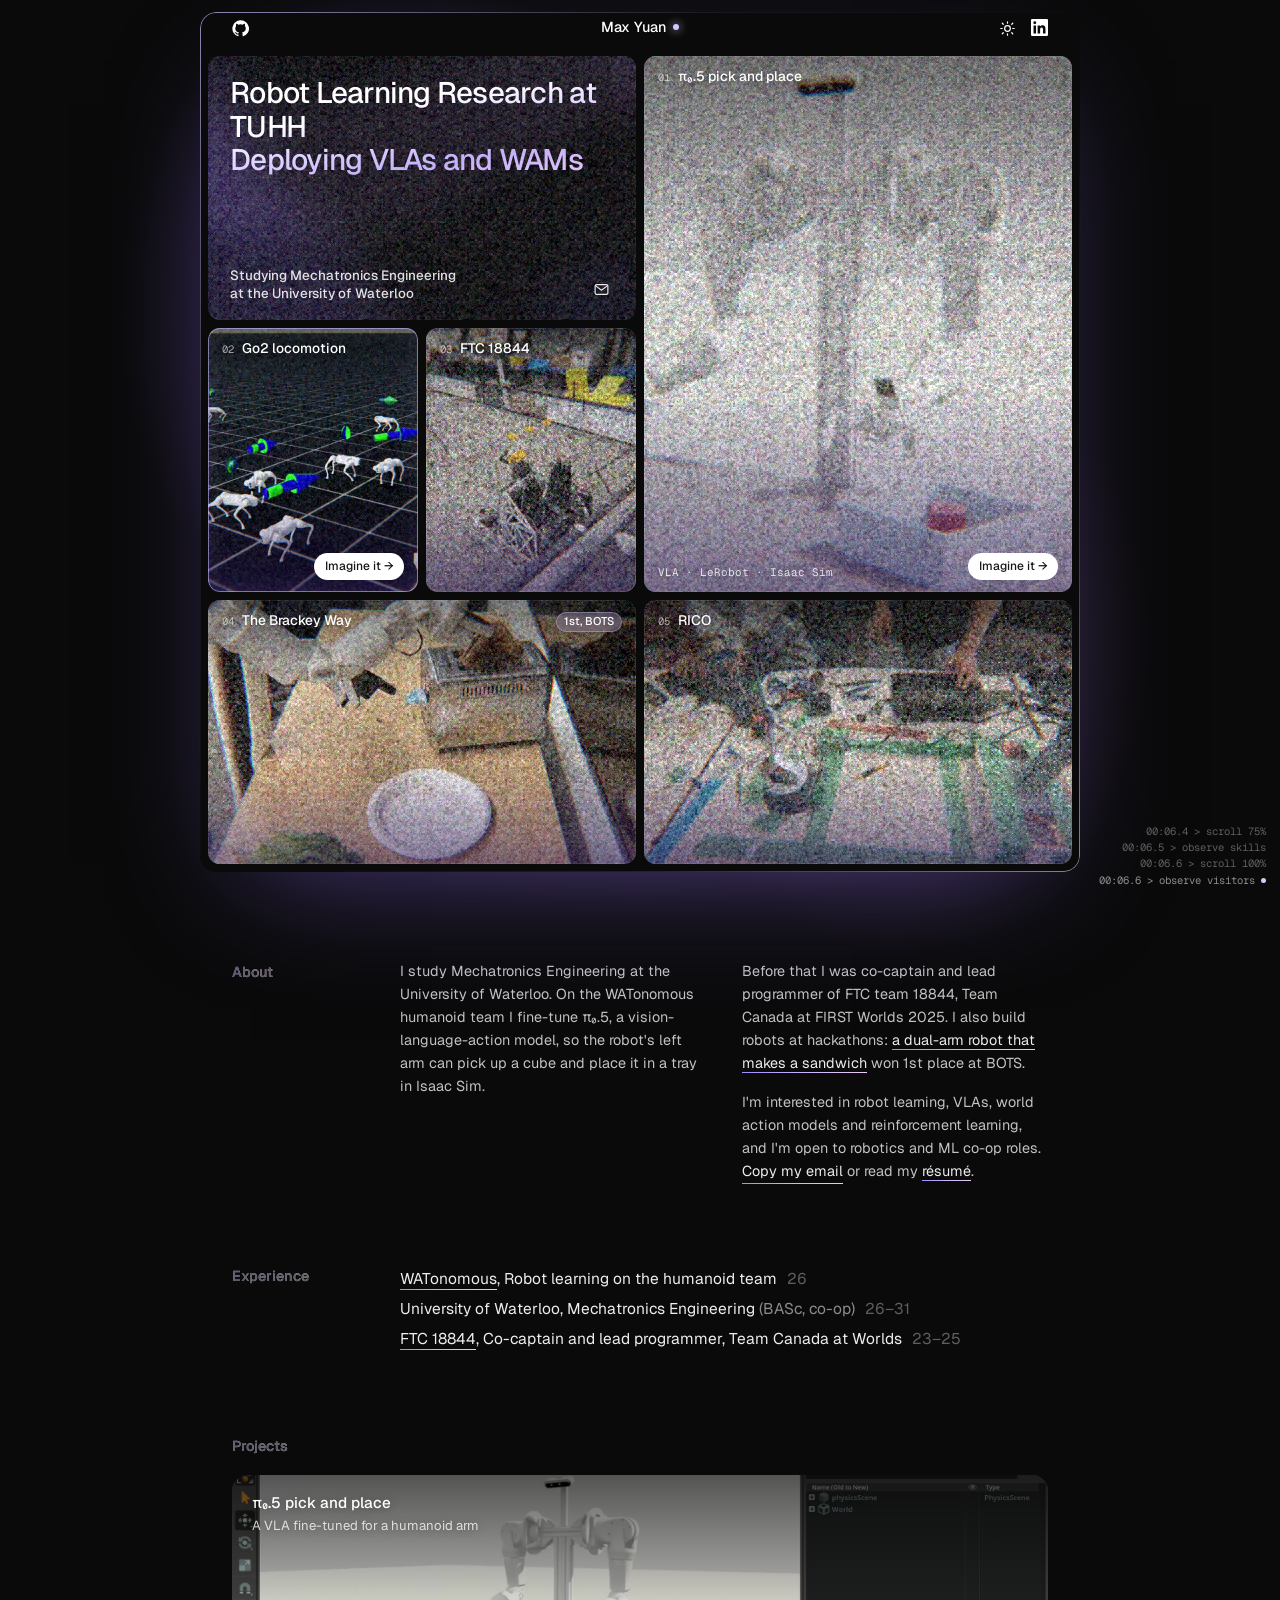
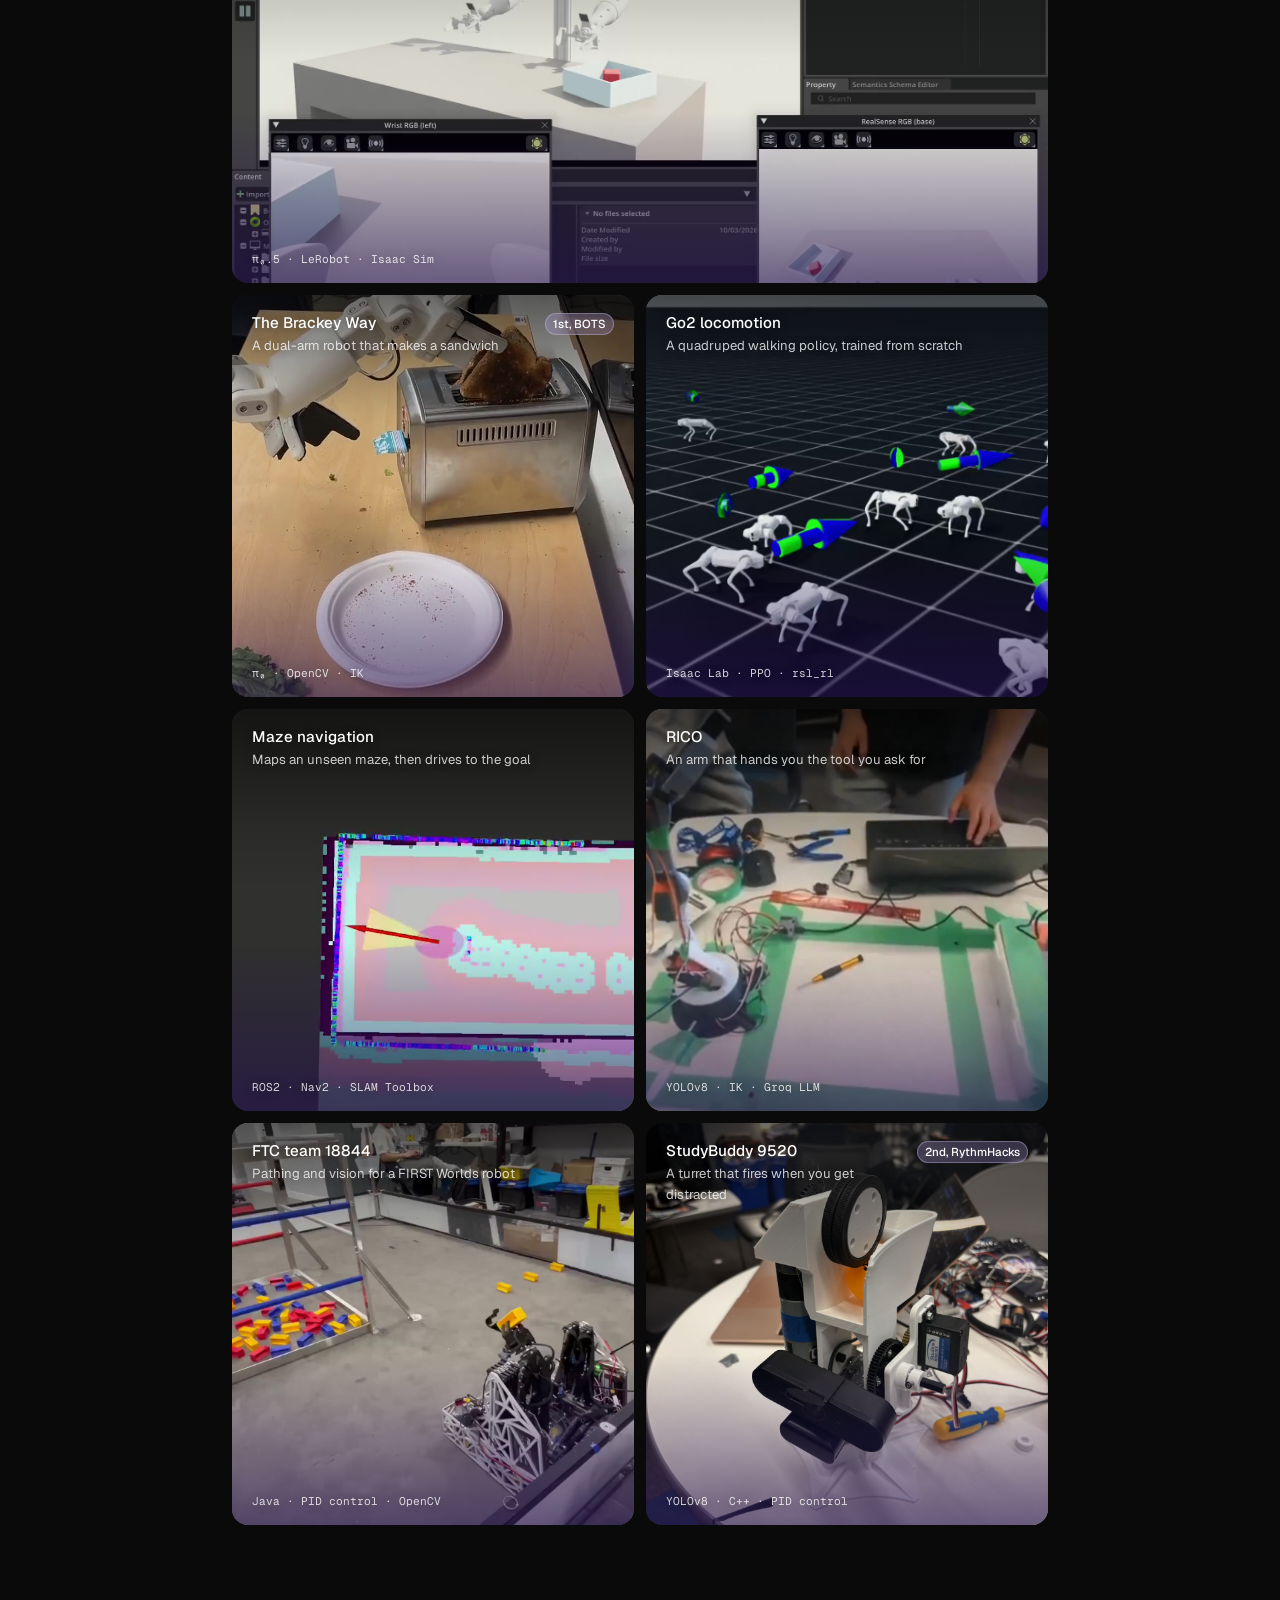
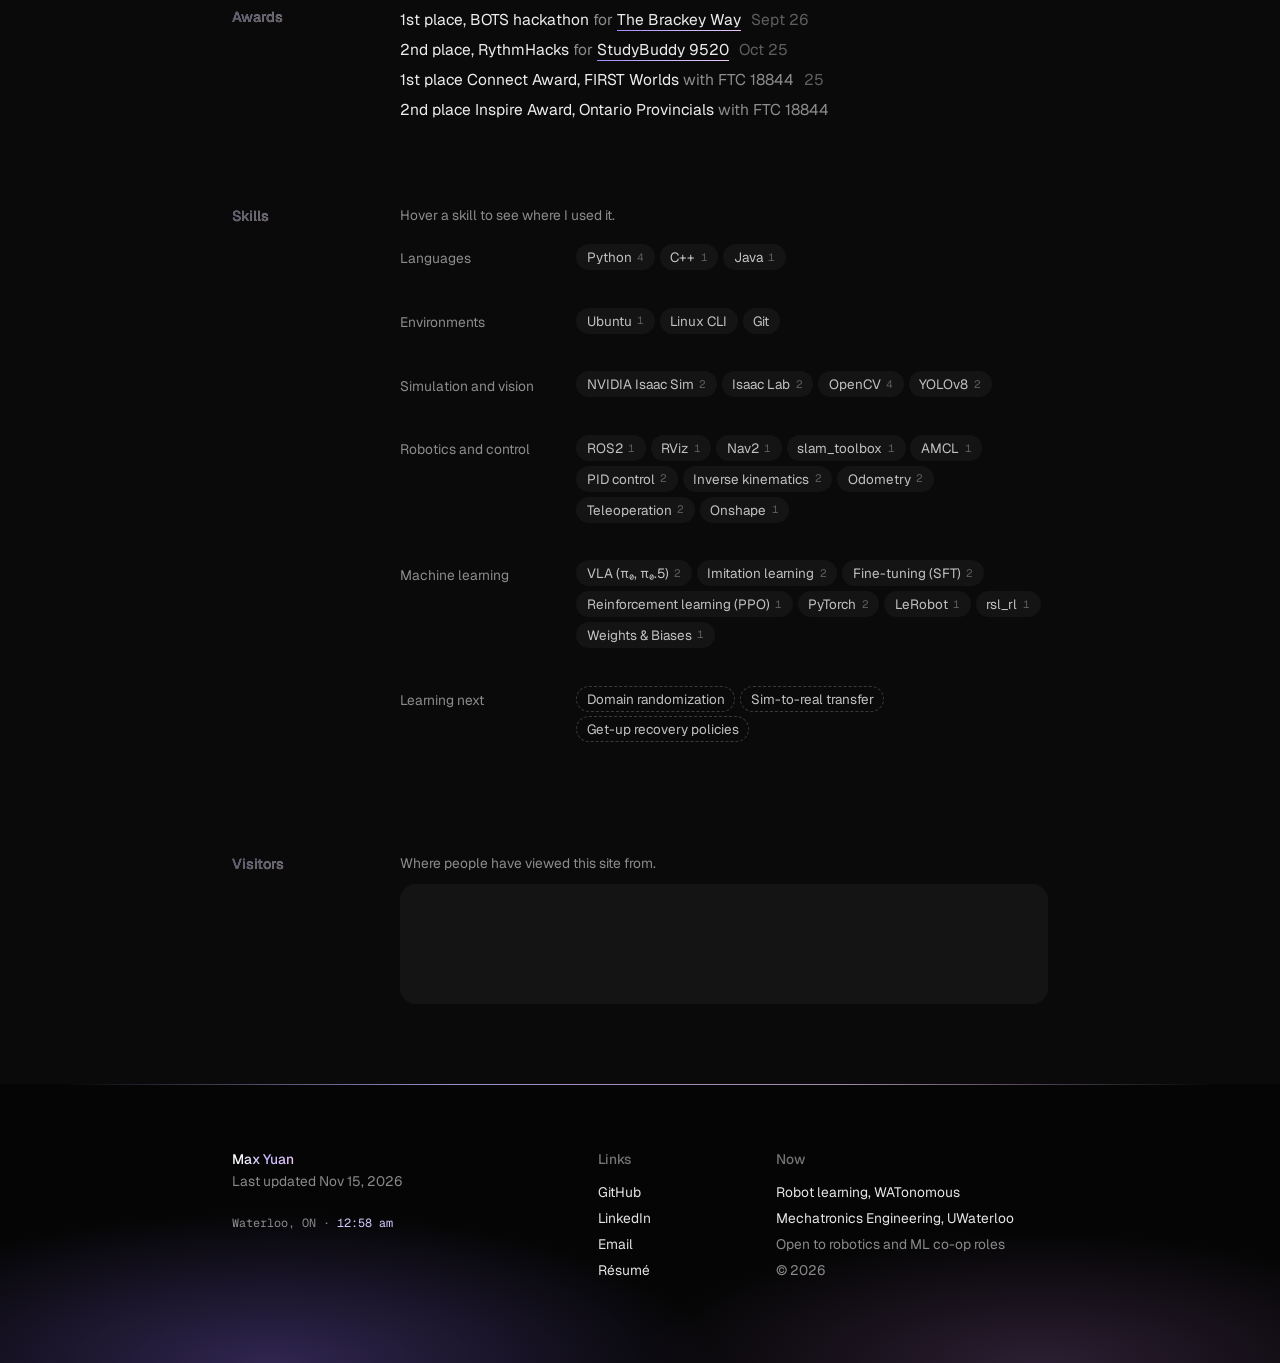
==== commit 47bcfce7: "Add purple gradients and highlights across the site A breathing violet glow and gradient edge on the" ====
--- a/index.html
+++ b/index.html
@@ -20,11 +20,11 @@
 <link rel="preconnect" href="https://fonts.gstatic.com" crossorigin>
 <link href="https://fonts.googleapis.com/css2?family=Geist:wght@400;500;600&family=Geist+Mono:wght@400;500&display=swap" rel="stylesheet">
 <!-- bump ?v= whenever style.css, main.js, home.js or transition.js changes: GitHub Pages caches for 10 min, and a stale stylesheet with new HTML breaks the layout -->
-<link rel="stylesheet" href="style.css?v=2026-11-15b">
+<link rel="stylesheet" href="style.css?v=2026-11-17a">
 <script>document.documentElement.classList.add('js');</script>
-<script src="main.js?v=2026-11-15b" defer></script>
-<script src="transition.js?v=2026-11-15b" defer></script>
-<script src="home.js?v=2026-11-15b" defer></script>
+<script src="main.js?v=2026-11-17a" defer></script>
+<script src="transition.js?v=2026-11-17a" defer></script>
+<script src="home.js?v=2026-11-17a" defer></script>
 </head>
 
 <body class="home">
--- a/style.css
+++ b/style.css
@@ -32,6 +32,14 @@
   --accent-2:#b8a3f2;
   --accent-soft:#f2edfd;
   --accent-line:rgba(124,95,214,.42);   /* link underlines */
+  /* purple gradients: violet -> lilac -> orchid, never other hues */
+  --grad:linear-gradient(100deg,#6a4cd0 0%,#8a5fdc 55%,#a95cc4 100%);
+  --grad-v:linear-gradient(180deg,#8a6cf0,#b07ad8);
+  --grad-soft:linear-gradient(100deg,rgba(124,95,214,.16),rgba(169,92,196,.14));
+  --glow:rgba(124,95,214,.16);
+  --glow-2:rgba(176,110,220,.10);
+  --glow-card:rgba(124,95,214,.38);
+  --accent-3:#a95cc4;          /* orchid: the far end of the gradients */
   --dark:#0a0a0a;
   --foot:#0a0a0a;
   --header:rgba(255,255,255,.86);
@@ -72,6 +80,13 @@
   --accent-2:#d5c8ff;
   --accent-soft:rgba(195,177,250,.14);
   --accent-line:rgba(195,177,250,.45);
+  --grad:linear-gradient(100deg,#a58bff 0%,#c9b6ff 50%,#ebc8f6 100%);
+  --grad-v:linear-gradient(180deg,#b29bff,#e6c4f4);
+  --grad-soft:linear-gradient(100deg,rgba(165,139,255,.24),rgba(235,200,246,.18));
+  --glow:rgba(124,95,214,.36);
+  --glow-2:rgba(196,130,230,.16);
+  --glow-card:rgba(140,108,240,.55);
+  --accent-3:#e3b8f0;
   --dark:#000000;
   --foot:#050505;
   --header:rgba(10,10,10,.82);
@@ -163,7 +178,7 @@
 .btn:hover{border-color:var(--line-3);background:var(--surface);color:var(--ink)}
 .btn svg{width:16px;height:16px;flex:none}
 .btn-primary{border-color:var(--ink);background:var(--ink);color:var(--on-ink)}
-.btn-primary:hover{border-color:var(--accent);background:var(--accent);color:var(--on-ink)}
+.btn-primary:hover{border-color:transparent;background:var(--grad);color:var(--on-ink);box-shadow:0 6px 22px -8px var(--glow-card)}
 .btn-ghost{background:transparent}
 
 .plain-link{padding:0;border:0;background:none;cursor:pointer;color:var(--ink)}
@@ -226,6 +241,15 @@
 .brand::after{content:"";display:inline-block;width:6px;height:6px;margin-left:.4rem;border-radius:50%;background:var(--accent-2);vertical-align:2px;box-shadow:0 0 10px var(--accent-2)}
 .nav-links a[aria-current="page"]{position:relative}
 .nav-links a[aria-current="page"]::after{content:"";position:absolute;left:50%;bottom:-7px;width:4px;height:4px;margin-left:-2px;border-radius:50%;background:var(--accent-2)}
+/* a purple hairline under the header that fills as you scroll (--sp from main.js) */
+.top::after,.nav::after{
+  content:"";position:absolute;left:0;right:0;bottom:-1px;height:1px;pointer-events:none;
+  background:linear-gradient(90deg,transparent,var(--accent) 35%,#e9c6f6);
+  box-shadow:0 0 10px var(--accent-line);
+  transform-origin:0 50%;transform:scaleX(var(--sp,0));
+  opacity:0;transition:opacity .3s ease;
+}
+.top:not(.on-hero)::after,.nav.scrolled::after{opacity:1}
 .nav-links{display:flex;align-items:center;gap:clamp(.9rem,2.6vw,1.6rem)}
 .nav-links a{font-size:.84rem;color:var(--ink-3)}
 .nav-links a:hover,.nav-links a[aria-current="page"]{color:var(--ink)}
@@ -238,7 +262,20 @@
    One WebGL canvas draws every tile; the links on top only carry the
    labels. The header sits on the card's top band. */
 
-.hero{padding:12px 12px 0}
+.hero{position:relative;padding:12px 12px 0}
+/* a violet haze behind the card that spills onto the page and breathes slowly */
+.hero::before{
+  content:"";position:absolute;inset:-40px 4% -120px;z-index:-1;pointer-events:none;
+  background:
+    radial-gradient(34% 46% at 30% 34%,var(--glow),transparent 72%),
+    radial-gradient(30% 42% at 72% 66%,var(--glow-2),transparent 72%),
+    radial-gradient(46% 22% at 50% 76%,var(--glow-2),transparent 75%);
+  animation:halo 12s ease-in-out infinite alternate;
+}
+@keyframes halo{
+  from{opacity:.7;transform:translate3d(-1.5%,0,0) scale(1)}
+  to{opacity:1;transform:translate3d(1.5%,1%,0) scale(1.04)}
+}
 .hero-card{
   position:relative;overflow:hidden;
   width:min(100%,var(--col));
@@ -250,6 +287,17 @@
   background:#0a0a0a;
   color:#fff;
   isolation:isolate;
+  box-shadow:0 40px 120px -50px var(--glow-card);
+}
+/* a gradient edge on the card: lilac at the top left, orchid at the bottom right */
+.hero-card::after{
+  content:"";position:absolute;inset:0;z-index:7;pointer-events:none;
+  padding:1px;border-radius:inherit;
+  background:linear-gradient(135deg,rgba(205,188,255,.7),rgba(195,177,250,.08) 30%,rgba(195,177,250,0) 55%,rgba(235,200,246,.12) 75%,rgba(235,200,246,.6));
+  -webkit-mask:linear-gradient(#000 0 0) content-box,linear-gradient(#000 0 0);
+  -webkit-mask-composite:xor;
+  mask:linear-gradient(#000 0 0) content-box,linear-gradient(#000 0 0);
+  mask-composite:exclude;
 }
 .hero-gl{position:absolute;inset:0;z-index:1;width:100%;height:100%;display:block;pointer-events:none}
 .hero-card.no-gl .hero-gl{display:none}
@@ -274,10 +322,10 @@
 .ht-src{position:absolute;inset:0;z-index:0;width:100%;height:100%;max-width:none;object-fit:cover}
 .hero-card.no-gl .ht-intro{background:#16171a}
 .hero-card.no-gl .ht-src{filter:saturate(.9)}
-/* a little shade where the labels sit */
+/* a little shade where the labels sit, violet at the bottom */
 .ht:not(.ht-intro)::after{
   content:"";position:absolute;inset:0;z-index:2;pointer-events:none;
-  background:linear-gradient(to bottom,rgba(0,0,0,.42),transparent 34%,transparent 66%,rgba(0,0,0,.42));
+  background:linear-gradient(to bottom,rgba(0,0,0,.42),transparent 34%,transparent 62%,rgba(34,16,78,.5));
 }
 .ht:not(.ht-intro)::before{
   content:"";position:absolute;inset:0;z-index:3;pointer-events:none;border-radius:inherit;
@@ -292,7 +340,7 @@
 .ht-bot{bottom:12px;align-items:flex-end}
 .ht-top b{display:flex;align-items:baseline;gap:.5rem;font-size:.86rem;font-weight:500;line-height:1.3}
 .ht-n{flex:none;font:400 .66rem/1 var(--font-mono);color:rgba(255,255,255,.62)}
-.ht-award{flex:none;padding:.08rem .5rem;border-radius:999px;background:rgba(255,255,255,.16);-webkit-backdrop-filter:blur(8px);backdrop-filter:blur(8px);font-size:.7rem;font-weight:500;text-shadow:none}
+.ht-award{flex:none;padding:.08rem .5rem;border-radius:999px;background:rgba(195,177,250,.24);box-shadow:inset 0 0 0 1px rgba(214,200,255,.35);-webkit-backdrop-filter:blur(8px);backdrop-filter:blur(8px);font-size:.7rem;font-weight:500;text-shadow:none}
 .ht-tags{font:400 .68rem/1.4 var(--font-mono);color:rgba(255,255,255,.82)}
 .ht-go{
   flex:none;padding:.26rem .65rem;border-radius:999px;
@@ -301,7 +349,7 @@
 }
 .ht-tags,.ht-go{opacity:0;transform:translateY(6px);transition:opacity .25s ease,transform .25s ease,background-color .2s ease,color .2s ease}
 .ht.is-focus .ht-tags,.ht.is-focus .ht-go,.ht:hover .ht-tags,.ht:hover .ht-go,.ht:focus-visible .ht-tags,.ht:focus-visible .ht-go{opacity:1;transform:none}
-.ht:hover .ht-go{background:var(--accent-2);color:#0a0a0a}
+.ht:hover .ht-go{background:linear-gradient(100deg,#b9a3ff,#e8cbf8);color:#0a0a0a;box-shadow:0 4px 18px -4px rgba(185,163,255,.7)}
 .ht-quad .ht-tags,.ht-ftc .ht-tags{display:none}
 .ht-quad .ht-bot,.ht-ftc .ht-bot{justify-content:flex-end}
 
@@ -311,6 +359,22 @@
   position:relative;z-index:4;margin:0;
   font-size:clamp(1.3rem,2.7vw,1.85rem);font-weight:500;line-height:1.14;letter-spacing:-.025em;
   text-shadow:0 1px 18px rgba(0,0,0,.35);
+}
+/* the headline fades from white into lilac and orchid, and a soft sheen passes over it now and then */
+.hero-line>span[aria-hidden]{
+  display:block;width:fit-content;
+  background:
+    linear-gradient(105deg,transparent 42%,rgba(255,255,255,.95) 50%,transparent 58%) 160% 0/250% 100% no-repeat,
+    linear-gradient(170deg,#fff 0%,#fff 34%,#e2d8ff 52%,#c3b1fa 74%,#ecc9f7 100%);
+  -webkit-background-clip:text;background-clip:text;
+  color:transparent;-webkit-text-fill-color:transparent;
+  text-shadow:none;
+  filter:drop-shadow(0 1px 14px rgba(0,0,0,.3));
+  animation:sheen 7s cubic-bezier(.4,0,.2,1) 2.2s infinite;
+}
+@keyframes sheen{
+  0%{background-position:160% 0,0 0}
+  35%,100%{background-position:-60% 0,0 0}
 }
 .hero-foot{position:relative;z-index:4;display:flex;align-items:flex-end;justify-content:space-between;gap:1rem}
 .hero-sub{margin:0;font-size:.84rem;font-weight:500;line-height:1.35;color:rgba(255,255,255,.86)}
@@ -358,23 +422,43 @@
   margin-bottom:clamp(3.5rem,7vw,5rem);
 }
 .sec h2{margin:0;padding-top:.05rem;font-size:.9rem;font-weight:500;color:var(--ink-4)}
-.sec h2 span{display:block;position:sticky;top:calc(var(--nav-h) + 1rem)}
+.sec h2 span{
+  display:block;width:fit-content;position:sticky;top:calc(var(--nav-h) + 1rem);
+  background:var(--grad);-webkit-background-clip:text;background-clip:text;
+  transition:color .5s ease;
+}
+/* the section you are reading: the label fades into the purple gradient and a short bar grows in front */
+.sec h2 span::before{
+  content:"";display:inline-block;width:0;height:2px;margin-right:0;border-radius:2px;
+  background:var(--grad);vertical-align:.28em;
+  transition:width .5s cubic-bezier(.2,.7,.2,1),margin .5s cubic-bezier(.2,.7,.2,1);
+}
+.sec.is-here h2 span{color:transparent}
+.sec.is-here h2 span::before{width:14px;margin-right:.5rem}
 .date{margin:0;font-size:.84rem;color:var(--ink-4);white-space:nowrap}
 .award-note{color:var(--ink-3)}
 
 /* about: two short columns */
 .about{columns:2 16rem;column-gap:2.25rem;font-size:.9rem;line-height:1.6;color:var(--ink-2)}
 .about p{margin:0 0 1rem;break-inside:avoid}
-.about a,.about .plain-link{color:var(--ink);text-decoration:underline;text-decoration-color:var(--accent-line);text-underline-offset:3px}
-.about a:hover,.about .plain-link:hover{color:var(--accent);text-decoration-color:var(--accent)}
+/* links in the text: a purple gradient underline that rises into a highlighter mark on hover */
+.about a,.about .plain-link,.rows a,.skill-used a,.case-body>div a:not(.btn){
+  color:var(--ink);text-decoration:none;
+  padding-bottom:1px;
+  background:var(--grad) 0 100%/100% 1px no-repeat,var(--grad-soft) 0 100%/100% 0 no-repeat;
+  -webkit-box-decoration-break:clone;box-decoration-break:clone;
+  transition:background-size .35s cubic-bezier(.2,.7,.2,1),color .2s ease;
+}
+.about a:hover,.about .plain-link:hover,.rows a:hover,.skill-used a:hover,.case-body>div a:not(.btn):hover{
+  color:var(--ink);
+  background-size:100% 1px,100% 62%;
+}
 
 /* experience, awards: one line each, years in grey */
 .rows{margin:0;padding:0;list-style:none}
 .rows li{padding:.18rem 0;font-size:.97rem;line-height:1.55;color:var(--ink)}
 .rows li .yr{margin-left:.35rem;color:var(--ink-4)}
 .rows li .what{color:var(--ink-3)}
-.rows a{color:var(--ink);text-decoration:underline;text-decoration-color:var(--accent-line);text-underline-offset:3px}
-.rows a:hover{color:var(--accent);text-decoration-color:var(--accent)}
 
 /* ---------- projects: rounded cards, clips playing inside ---------- */
 
@@ -390,7 +474,21 @@
   background:var(--surface);
   color:#fff;
   isolation:isolate;
-}
+  transition:box-shadow .4s ease;
+}
+/* the card's edge lights up in lilac where the cursor is (--mx/--my from home.js) */
+.proj-card::before{
+  content:"";position:absolute;inset:0;z-index:3;pointer-events:none;
+  padding:1px;border-radius:inherit;
+  background:radial-gradient(260px circle at var(--mx,50%) var(--my,0%),rgba(226,212,255,.95),rgba(195,177,250,.35) 45%,rgba(195,177,250,.06) 75%);
+  -webkit-mask:linear-gradient(#000 0 0) content-box,linear-gradient(#000 0 0);
+  -webkit-mask-composite:xor;
+  mask:linear-gradient(#000 0 0) content-box,linear-gradient(#000 0 0);
+  mask-composite:exclude;
+  opacity:0;transition:opacity .35s ease;
+}
+.proj-card:hover::before,.proj-card:focus-visible::before{opacity:1}
+.proj-card:hover{box-shadow:0 22px 60px -28px var(--glow-card)}
 .proj-wide .proj-card{aspect-ratio:2/1}
 .proj-card img,.proj-card video{
   position:absolute;inset:0;width:100%;height:100%;object-fit:cover;
@@ -398,14 +496,18 @@
 }
 .proj-card::after{
   content:"";position:absolute;inset:0;z-index:1;pointer-events:none;
-  background:linear-gradient(to bottom,rgba(0,0,0,.58),rgba(0,0,0,.12) 30%,transparent 45%,transparent 62%,rgba(0,0,0,.5));
-}
+  background:
+    radial-gradient(240px circle at var(--mx,50%) var(--my,50%),rgba(195,177,250,.16),transparent 70%) no-repeat,
+    linear-gradient(to bottom,rgba(0,0,0,.58),rgba(0,0,0,.12) 30%,transparent 45%,transparent 58%,rgba(34,16,78,.62));
+  background-size:0 0,100% 100%;
+}
+.proj-card:hover::after{background-size:100% 100%,100% 100%}
 .proj-top,.proj-bot{position:absolute;left:20px;right:20px;z-index:2;display:flex;justify-content:space-between;gap:1rem;text-shadow:0 1px 10px rgba(0,0,0,.35)}
 .proj-top{top:18px;align-items:flex-start}
 .proj-bot{bottom:16px;align-items:flex-end}
 .proj-top b{display:block;font-size:.95rem;font-weight:500;line-height:1.3}
 .proj-top small{display:block;margin-top:.1rem;font-size:.82rem;color:rgba(255,255,255,.78)}
-.proj-award{flex:none;padding:.1rem .5rem;border-radius:999px;background:rgba(255,255,255,.18);-webkit-backdrop-filter:blur(8px);backdrop-filter:blur(8px);font-size:.72rem;font-weight:500;text-shadow:none}
+.proj-award{flex:none;padding:.1rem .5rem;border-radius:999px;background:rgba(195,177,250,.24);box-shadow:inset 0 0 0 1px rgba(214,200,255,.35);-webkit-backdrop-filter:blur(8px);backdrop-filter:blur(8px);font-size:.72rem;font-weight:500;text-shadow:none}
 .proj-tags{font:400 .7rem/1.4 var(--font-mono);color:rgba(255,255,255,.8)}
 .proj-go{
   flex:none;padding:.3rem .7rem;border-radius:999px;
@@ -417,7 +519,7 @@
 .proj-card:hover{color:#fff}
 .proj-card:hover img,.proj-card:hover video{transform:scale(1.035)}
 .proj-card:hover .proj-go,.proj-card:focus-visible .proj-go{opacity:1;transform:none}
-.proj-card:hover .proj-go{background:var(--accent);color:var(--on-ink)}
+.proj-card:hover .proj-go{background:linear-gradient(100deg,#b9a3ff,#e8cbf8);color:#0a0a0a;box-shadow:0 4px 18px -4px rgba(185,163,255,.7)}
 
 /* ---------- skills ---------- */
 
@@ -440,15 +542,19 @@
   transition:border-color .15s ease,color .15s ease,background-color .15s ease;
 }
 button.skill{cursor:pointer;-webkit-tap-highlight-color:transparent}
-button.skill:hover{color:var(--ink);background:var(--surface-2)}
-.skill.is-on{border-color:var(--accent);background:var(--accent-soft);color:var(--ink)}
+button.skill:not(.is-on):hover{color:var(--ink);background:var(--surface-2);border-color:var(--accent-line)}
+/* the chosen skill: a soft purple fill inside a gradient edge */
+.skill.is-on,.upcoming .skill.is-on{
+  border:1px solid transparent;
+  background:var(--grad-soft) padding-box,linear-gradient(var(--bg),var(--bg)) padding-box,var(--grad) border-box;
+  color:var(--ink);
+  box-shadow:0 0 18px -6px var(--glow-card);
+}
 .skill .n{font:400 .68rem/1 var(--font-mono);color:var(--ink-4)}
 .skill.is-on .n{color:var(--accent)}
 .upcoming .skill{background:transparent;border:1px dashed var(--line-3)}
-.upcoming .skill.is-on{border-style:solid;border-color:var(--accent)}
 .skill-used{margin:.4rem 0 0;min-height:1.5em;font-size:.84rem;color:var(--ink-3)}
-.skill-used b{font-weight:500;color:var(--ink)}
-.skill-used a{text-decoration:underline;text-decoration-color:var(--accent-line);text-underline-offset:3px}
+.skill-used b{font-weight:500;color:var(--accent)}
 
 /* ---------- visitor map ---------- */
 
@@ -459,9 +565,21 @@
 
 /* ---------- footer (home): dark, three columns ---------- */
 
-.foot{margin-top:clamp(2rem,6vw,4rem);background:var(--foot);color:#e5e5e5}
-[data-theme="dark"] .foot{border-top:1px solid var(--line)}
-.foot-inner{
+.foot{position:relative;overflow:hidden;margin-top:clamp(2rem,6vw,4rem);background:var(--foot);color:#e5e5e5}
+/* a lilac hairline along the top, and a violet aurora rising from the bottom */
+.foot::before{
+  content:"";position:absolute;left:0;right:0;top:0;height:1px;pointer-events:none;
+  background:linear-gradient(90deg,transparent 5%,rgba(195,177,250,.8) 35%,rgba(235,200,246,.7) 65%,transparent 95%);
+}
+.foot::after{
+  content:"";position:absolute;left:-10%;right:-10%;top:0;bottom:0;pointer-events:none;
+  background:
+    radial-gradient(40% 75% at 26% 100%,rgba(124,95,214,.36),transparent 72%),
+    radial-gradient(36% 65% at 76% 100%,rgba(196,130,230,.2),transparent 72%);
+  transform-origin:50% 100%;
+  animation:halo 14s ease-in-out infinite alternate;
+}
+.foot-inner{position:relative;z-index:1;
   max-width:var(--col);margin:0 auto;padding:clamp(2.5rem,6vw,4rem) var(--pad) clamp(3rem,8vw,5rem);
   display:grid;grid-template-columns:minmax(0,1.6fr) minmax(0,.7fr) minmax(0,1.3fr);gap:2rem;
   font-size:.86rem;line-height:1.6;
@@ -472,7 +590,7 @@
 .foot li{padding:.12rem 0}
 .foot a,.foot .plain-link{color:#e5e5e5}
 .foot a:hover,.foot .plain-link:hover{color:var(--accent-2)}
-.foot .name{font-weight:500;color:#fff}
+.foot .name{width:fit-content;font-weight:500;background:linear-gradient(100deg,#fff 10%,#c9b6ff 60%,#ebc8f6);-webkit-background-clip:text;background-clip:text;color:transparent}
 .foot .muted{color:#8a8a8a}
 .foot .clock{margin-top:1.4rem;font:400 .74rem/1.5 var(--font-mono);color:#8a8a8a}
 .foot .clock b{font-weight:400;color:var(--accent-2)}
@@ -480,7 +598,7 @@
 /* project pages keep a light footer */
 .site-footer{margin-top:clamp(2rem,6vw,3rem)}
 .footer-inner{position:relative}
-.footer-inner::before{content:"";position:absolute;top:0;left:var(--pad);right:var(--pad);border-top:1px solid var(--line)}
+.footer-inner::before{content:"";position:absolute;top:0;left:var(--pad);right:var(--pad);height:1px;background:linear-gradient(90deg,var(--line),var(--accent-line) 50%,var(--line))}
 .footer-inner{
   display:flex;flex-wrap:wrap;align-items:center;justify-content:space-between;gap:.75rem 1.5rem;
   padding-block:1.1rem 2rem;
@@ -532,7 +650,17 @@
 
 .project-card{margin:.75rem auto 0}
 
-.eyebrow{margin:0 0 .7rem;font:400 .74rem/1.6 var(--font-mono);color:var(--ink-3)}
+/* a violet haze at the top of each project page, like the one behind the home hero */
+.case-page::before{
+  content:"";position:absolute;left:0;right:0;top:0;height:720px;z-index:-1;pointer-events:none;
+  background:
+    radial-gradient(40% 60% at 30% 6%,var(--glow),transparent 70%),
+    radial-gradient(34% 46% at 72% 20%,var(--glow-2),transparent 70%);
+  animation:breathe 12s ease-in-out infinite alternate;
+}
+@keyframes breathe{from{opacity:.7}to{opacity:1}}
+
+.eyebrow{margin:0 0 .7rem;font:400 .74rem/1.6 var(--font-mono);color:var(--accent)}
 .case-head{padding-block:1rem clamp(1.4rem,3vw,2rem)}
 .case-head h1{
   margin:0;
@@ -541,6 +669,9 @@
   font-weight:500;
   line-height:1.1;
   letter-spacing:-.03em;
+  width:fit-content;
+  background:linear-gradient(100deg,var(--ink) 30%,var(--accent) 80%,var(--accent-3));
+  -webkit-background-clip:text;background-clip:text;color:transparent;
 }
 .lede{margin:1rem 0 0;max-width:62ch;font-size:clamp(1rem,1.5vw,1.0625rem);line-height:1.65;color:var(--ink-2)}
 
@@ -560,7 +691,8 @@
   border-radius:50%;
   font-size:.8rem;font-weight:500;
   color:var(--on-ink);
-  background:var(--ink);
+  background:var(--grad);
+  box-shadow:0 0 22px -6px var(--glow-card);
 }
 .award p{margin:0;font-size:.92rem;line-height:1.5;color:var(--ink-2)}
 .award b{color:var(--ink)}
@@ -570,6 +702,7 @@
   margin-bottom:clamp(1.3rem,3vw,1.8rem);
   border-radius:var(--r);
   background:var(--dark);
+  box-shadow:0 30px 90px -50px var(--glow-card);
 }
 .case-media video,.case-media img{width:100%;height:auto;aspect-ratio:16/9;object-fit:contain;display:block}
 .media-note{margin:-.6rem 0 clamp(1.5rem,4vw,2.2rem);font-size:.86rem;color:var(--ink-3)}
@@ -584,7 +717,7 @@
   border-bottom:1px solid var(--line);
 }
 .stat-row .stat{display:block;padding:1rem 1.1rem 1rem 0}
-.stat-row .stat b{display:block;font-size:1.5rem;font-weight:500;letter-spacing:-.03em;line-height:1.15;color:var(--ink)}
+.stat-row .stat b{display:block;width:fit-content;font-size:1.5rem;font-weight:500;letter-spacing:-.03em;line-height:1.15;background:var(--grad);-webkit-background-clip:text;background-clip:text;color:transparent}
 .stat-row .stat span{display:block;margin-top:.3rem;font-size:.84rem;line-height:1.4;color:var(--ink-3)}
 
 .case-section-head{margin:0 0 1rem;font-size:1.05rem}
@@ -654,8 +787,6 @@
 }
 .case-body pre code{padding:0;background:none;font-size:.8rem;line-height:1.7;color:var(--ink-2);overflow-wrap:normal}
 .case-body li,.case-body p{overflow-wrap:break-word}
-.case-body>div a:not(.btn){color:var(--ink);text-decoration:underline;text-decoration-color:var(--accent-line);text-underline-offset:3px}
-.case-body>div a:not(.btn):hover{color:var(--accent);text-decoration-color:var(--accent)}
 
 /* a script walk-through: the part on the left, what it does on the right */
 .walk{
@@ -671,11 +802,14 @@
 .walk dt:last-of-type,.walk dd:last-of-type{border-bottom:0}
 
 .hard{
+  position:relative;overflow:hidden;
   margin:1.7rem 0;
-  padding:1.05rem 1.25rem;
+  padding:1.05rem 1.25rem 1.05rem 1.45rem;
   border-radius:12px;
-  background:var(--surface);
-}
+  background:linear-gradient(100deg,var(--accent-soft),var(--surface) 55%);
+}
+/* a purple gradient edge down the left side */
+.hard::before{content:"";position:absolute;left:0;top:0;bottom:0;width:3px;background:var(--grad-v)}
 .hard-label{display:block;margin-bottom:.4rem;font-size:.86rem;font-weight:500;color:var(--ink)}
 .hard-label::before{content:"";display:inline-block;width:6px;height:6px;margin-right:.5rem;border-radius:50%;background:var(--accent);vertical-align:2px}
 .hard p:last-child,.hard ul:last-child,.hard li:last-child{margin-bottom:0}
@@ -684,8 +818,12 @@
   position:sticky;
   top:calc(var(--nav-h) + 1.25rem);
   padding:1.1rem 1.2rem 1.2rem;
+  border:1px solid transparent;
   border-radius:var(--r);
-  background:var(--surface);
+  /* a gradient edge: lilac at the top left, orchid at the bottom right */
+  background:
+    linear-gradient(var(--surface),var(--surface)) padding-box,
+    linear-gradient(150deg,var(--accent-line),transparent 35%,transparent 70%,var(--glow-2)) border-box;
 }
 .facts dl{margin:0}
 .facts dt{margin-top:.95rem;font-size:.8rem;color:var(--ink-4)}
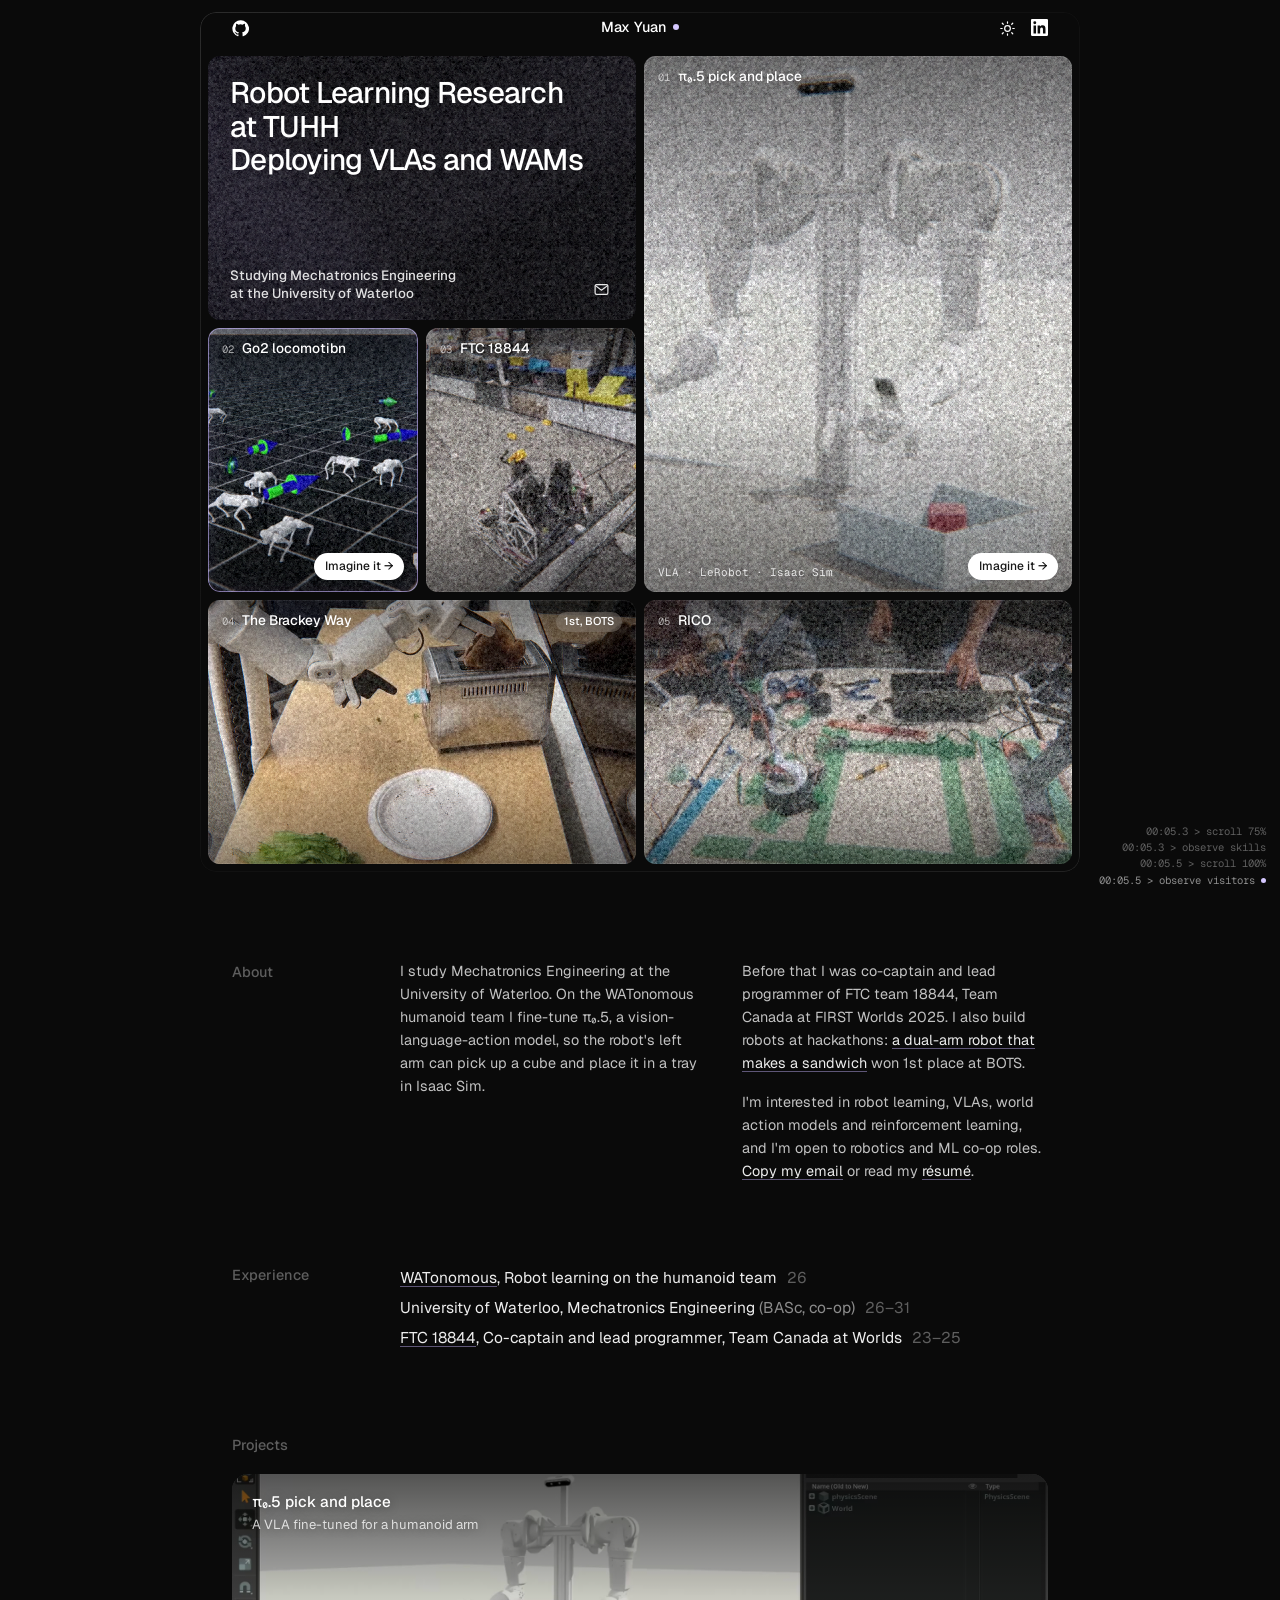
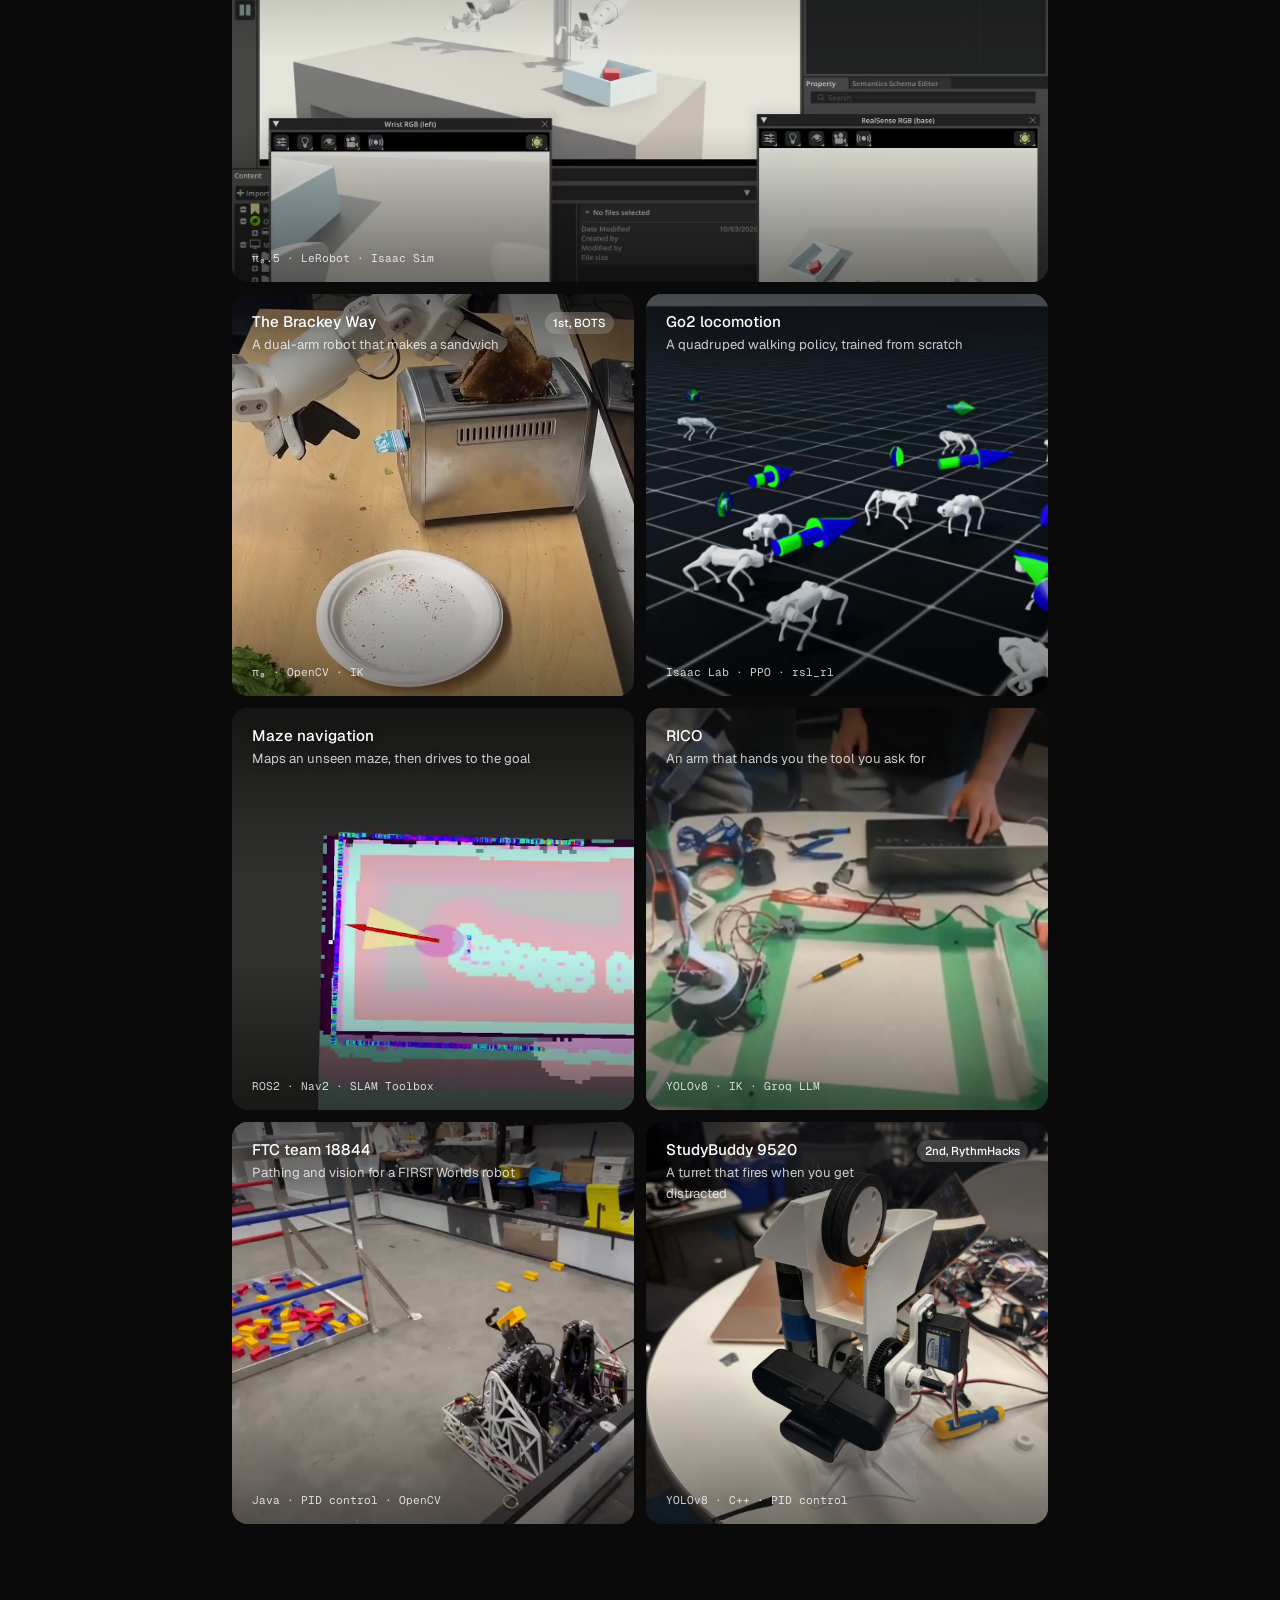
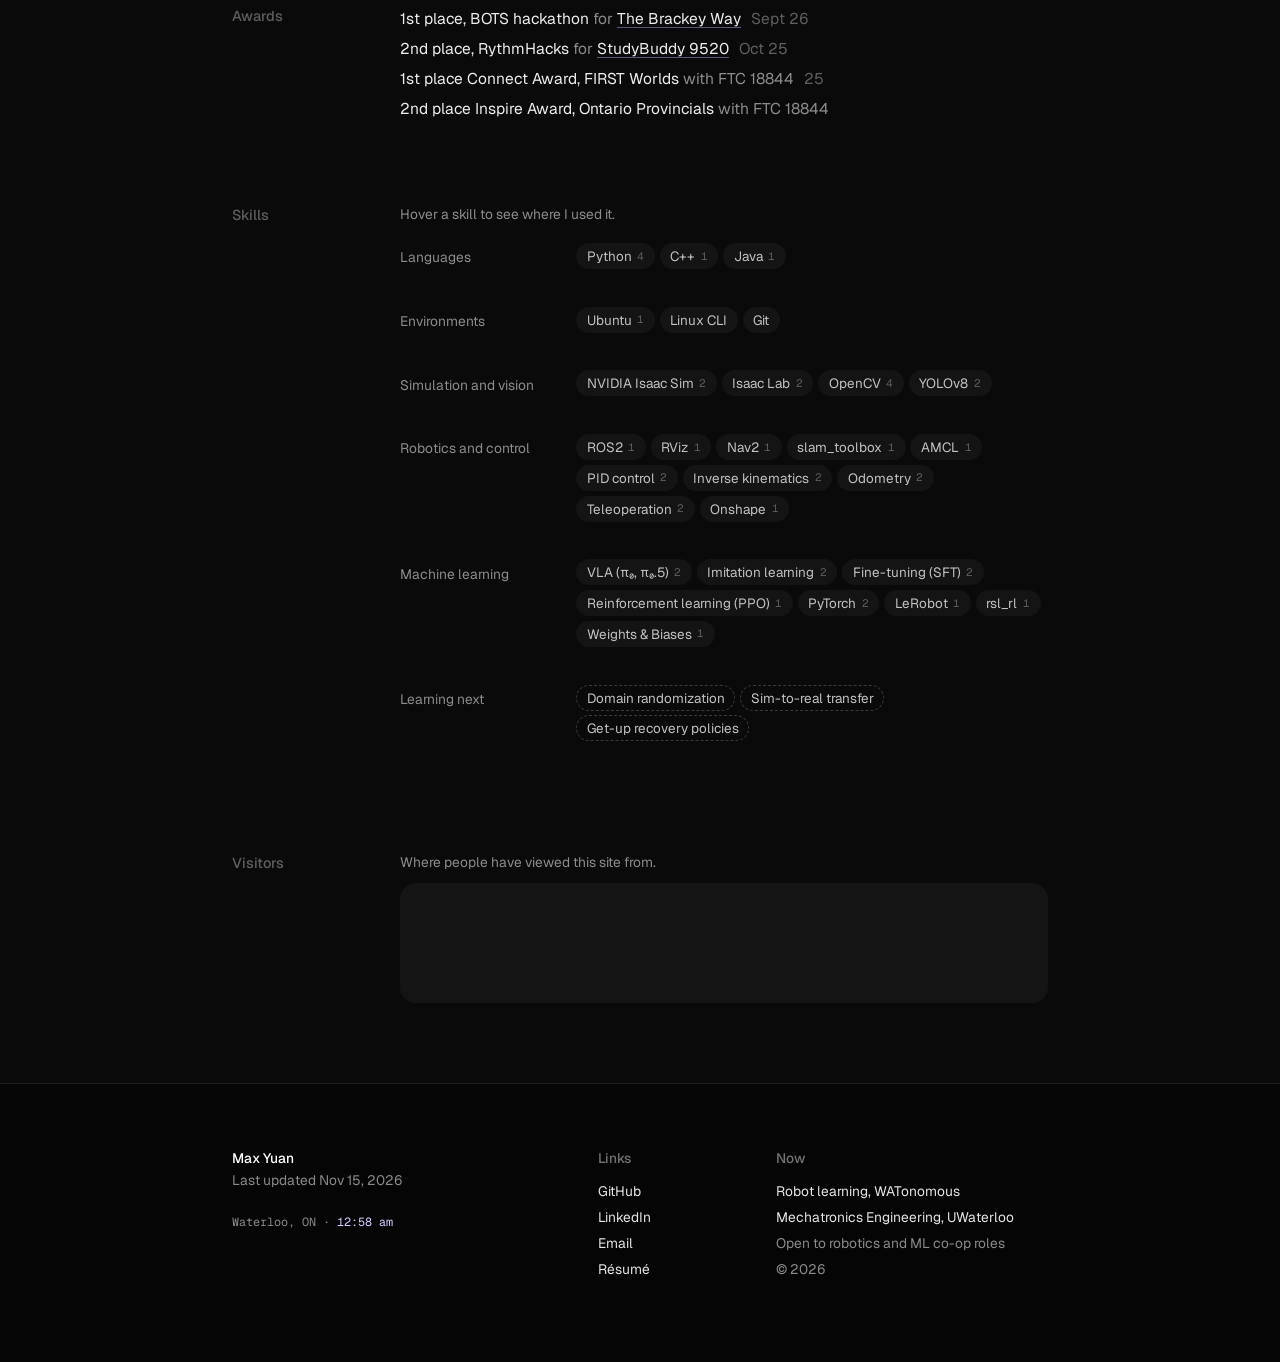
==== commit b26cf125: "Tone down the purple glows, gradients and noise Co-Authored-By: Claude Opus 5.5 <noreply@anthropic.c" ====
--- a/index.html
+++ b/index.html
@@ -20,11 +20,11 @@
 <link rel="preconnect" href="https://fonts.gstatic.com" crossorigin>
 <link href="https://fonts.googleapis.com/css2?family=Geist:wght@400;500;600&family=Geist+Mono:wght@400;500&display=swap" rel="stylesheet">
 <!-- bump ?v= whenever style.css, main.js, home.js or transition.js changes: GitHub Pages caches for 10 min, and a stale stylesheet with new HTML breaks the layout -->
-<link rel="stylesheet" href="style.css?v=2026-11-17a">
+<link rel="stylesheet" href="style.css?v=2026-11-22a">
 <script>document.documentElement.classList.add('js');</script>
-<script src="main.js?v=2026-11-17a" defer></script>
-<script src="transition.js?v=2026-11-17a" defer></script>
-<script src="home.js?v=2026-11-17a" defer></script>
+<script src="main.js?v=2026-11-22a" defer></script>
+<script src="transition.js?v=2026-11-22a" defer></script>
+<script src="home.js?v=2026-11-22a" defer></script>
 </head>
 
 <body class="home">
--- a/style.css
+++ b/style.css
@@ -178,7 +178,7 @@
 .btn:hover{border-color:var(--line-3);background:var(--surface);color:var(--ink)}
 .btn svg{width:16px;height:16px;flex:none}
 .btn-primary{border-color:var(--ink);background:var(--ink);color:var(--on-ink)}
-.btn-primary:hover{border-color:transparent;background:var(--grad);color:var(--on-ink);box-shadow:0 6px 22px -8px var(--glow-card)}
+.btn-primary:hover{border-color:var(--accent);background:var(--accent);color:var(--on-ink)}
 .btn-ghost{background:transparent}
 
 .plain-link{padding:0;border:0;background:none;cursor:pointer;color:var(--ink)}
@@ -217,7 +217,7 @@
 .top a{color:inherit}
 .top a:hover{color:inherit;opacity:.65}
 .top-name{grid-column:2;font-size:.9rem;font-weight:500;letter-spacing:-.005em;white-space:nowrap}
-.top-name i{display:inline-block;width:6px;height:6px;margin-left:.4rem;border-radius:50%;background:var(--accent-2);vertical-align:2px;box-shadow:0 0 10px var(--accent-2)}
+.top-name i{display:inline-block;width:6px;height:6px;margin-left:.4rem;border-radius:50%;background:var(--accent-2);vertical-align:2px}
 .top-l{justify-self:start;display:flex;gap:.9rem}
 .top-r{justify-self:end;display:flex;gap:.9rem}
 .top svg{width:17px;height:17px;display:block}
@@ -238,18 +238,9 @@
 }
 .brand{font-size:.9rem;font-weight:500;color:var(--ink);white-space:nowrap}
 .brand:hover{color:var(--ink);opacity:.65}
-.brand::after{content:"";display:inline-block;width:6px;height:6px;margin-left:.4rem;border-radius:50%;background:var(--accent-2);vertical-align:2px;box-shadow:0 0 10px var(--accent-2)}
+.brand::after{content:"";display:inline-block;width:6px;height:6px;margin-left:.4rem;border-radius:50%;background:var(--accent-2);vertical-align:2px}
 .nav-links a[aria-current="page"]{position:relative}
 .nav-links a[aria-current="page"]::after{content:"";position:absolute;left:50%;bottom:-7px;width:4px;height:4px;margin-left:-2px;border-radius:50%;background:var(--accent-2)}
-/* a purple hairline under the header that fills as you scroll (--sp from main.js) */
-.top::after,.nav::after{
-  content:"";position:absolute;left:0;right:0;bottom:-1px;height:1px;pointer-events:none;
-  background:linear-gradient(90deg,transparent,var(--accent) 35%,#e9c6f6);
-  box-shadow:0 0 10px var(--accent-line);
-  transform-origin:0 50%;transform:scaleX(var(--sp,0));
-  opacity:0;transition:opacity .3s ease;
-}
-.top:not(.on-hero)::after,.nav.scrolled::after{opacity:1}
 .nav-links{display:flex;align-items:center;gap:clamp(.9rem,2.6vw,1.6rem)}
 .nav-links a{font-size:.84rem;color:var(--ink-3)}
 .nav-links a:hover,.nav-links a[aria-current="page"]{color:var(--ink)}
@@ -262,20 +253,7 @@
    One WebGL canvas draws every tile; the links on top only carry the
    labels. The header sits on the card's top band. */
 
-.hero{position:relative;padding:12px 12px 0}
-/* a violet haze behind the card that spills onto the page and breathes slowly */
-.hero::before{
-  content:"";position:absolute;inset:-40px 4% -120px;z-index:-1;pointer-events:none;
-  background:
-    radial-gradient(34% 46% at 30% 34%,var(--glow),transparent 72%),
-    radial-gradient(30% 42% at 72% 66%,var(--glow-2),transparent 72%),
-    radial-gradient(46% 22% at 50% 76%,var(--glow-2),transparent 75%);
-  animation:halo 12s ease-in-out infinite alternate;
-}
-@keyframes halo{
-  from{opacity:.7;transform:translate3d(-1.5%,0,0) scale(1)}
-  to{opacity:1;transform:translate3d(1.5%,1%,0) scale(1.04)}
-}
+.hero{padding:12px 12px 0}
 .hero-card{
   position:relative;overflow:hidden;
   width:min(100%,var(--col));
@@ -287,13 +265,12 @@
   background:#0a0a0a;
   color:#fff;
   isolation:isolate;
-  box-shadow:0 40px 120px -50px var(--glow-card);
-}
-/* a gradient edge on the card: lilac at the top left, orchid at the bottom right */
+}
+/* a faint light edge on the card */
 .hero-card::after{
   content:"";position:absolute;inset:0;z-index:7;pointer-events:none;
   padding:1px;border-radius:inherit;
-  background:linear-gradient(135deg,rgba(205,188,255,.7),rgba(195,177,250,.08) 30%,rgba(195,177,250,0) 55%,rgba(235,200,246,.12) 75%,rgba(235,200,246,.6));
+  background:linear-gradient(135deg,rgba(255,255,255,.14),rgba(255,255,255,.03) 40%,rgba(255,255,255,.03) 60%,rgba(255,255,255,.1));
   -webkit-mask:linear-gradient(#000 0 0) content-box,linear-gradient(#000 0 0);
   -webkit-mask-composite:xor;
   mask:linear-gradient(#000 0 0) content-box,linear-gradient(#000 0 0);
@@ -322,10 +299,10 @@
 .ht-src{position:absolute;inset:0;z-index:0;width:100%;height:100%;max-width:none;object-fit:cover}
 .hero-card.no-gl .ht-intro{background:#16171a}
 .hero-card.no-gl .ht-src{filter:saturate(.9)}
-/* a little shade where the labels sit, violet at the bottom */
+/* a little shade where the labels sit */
 .ht:not(.ht-intro)::after{
   content:"";position:absolute;inset:0;z-index:2;pointer-events:none;
-  background:linear-gradient(to bottom,rgba(0,0,0,.42),transparent 34%,transparent 62%,rgba(34,16,78,.5));
+  background:linear-gradient(to bottom,rgba(0,0,0,.42),transparent 34%,transparent 66%,rgba(0,0,0,.42));
 }
 .ht:not(.ht-intro)::before{
   content:"";position:absolute;inset:0;z-index:3;pointer-events:none;border-radius:inherit;
@@ -340,7 +317,7 @@
 .ht-bot{bottom:12px;align-items:flex-end}
 .ht-top b{display:flex;align-items:baseline;gap:.5rem;font-size:.86rem;font-weight:500;line-height:1.3}
 .ht-n{flex:none;font:400 .66rem/1 var(--font-mono);color:rgba(255,255,255,.62)}
-.ht-award{flex:none;padding:.08rem .5rem;border-radius:999px;background:rgba(195,177,250,.24);box-shadow:inset 0 0 0 1px rgba(214,200,255,.35);-webkit-backdrop-filter:blur(8px);backdrop-filter:blur(8px);font-size:.7rem;font-weight:500;text-shadow:none}
+.ht-award{flex:none;padding:.08rem .5rem;border-radius:999px;background:rgba(255,255,255,.16);-webkit-backdrop-filter:blur(8px);backdrop-filter:blur(8px);font-size:.7rem;font-weight:500;text-shadow:none}
 .ht-tags{font:400 .68rem/1.4 var(--font-mono);color:rgba(255,255,255,.82)}
 .ht-go{
   flex:none;padding:.26rem .65rem;border-radius:999px;
@@ -349,7 +326,7 @@
 }
 .ht-tags,.ht-go{opacity:0;transform:translateY(6px);transition:opacity .25s ease,transform .25s ease,background-color .2s ease,color .2s ease}
 .ht.is-focus .ht-tags,.ht.is-focus .ht-go,.ht:hover .ht-tags,.ht:hover .ht-go,.ht:focus-visible .ht-tags,.ht:focus-visible .ht-go{opacity:1;transform:none}
-.ht:hover .ht-go{background:linear-gradient(100deg,#b9a3ff,#e8cbf8);color:#0a0a0a;box-shadow:0 4px 18px -4px rgba(185,163,255,.7)}
+.ht:hover .ht-go{background:var(--accent-2);color:#0a0a0a}
 .ht-quad .ht-tags,.ht-ftc .ht-tags{display:none}
 .ht-quad .ht-bot,.ht-ftc .ht-bot{justify-content:flex-end}
 
@@ -359,22 +336,6 @@
   position:relative;z-index:4;margin:0;
   font-size:clamp(1.3rem,2.7vw,1.85rem);font-weight:500;line-height:1.14;letter-spacing:-.025em;
   text-shadow:0 1px 18px rgba(0,0,0,.35);
-}
-/* the headline fades from white into lilac and orchid, and a soft sheen passes over it now and then */
-.hero-line>span[aria-hidden]{
-  display:block;width:fit-content;
-  background:
-    linear-gradient(105deg,transparent 42%,rgba(255,255,255,.95) 50%,transparent 58%) 160% 0/250% 100% no-repeat,
-    linear-gradient(170deg,#fff 0%,#fff 34%,#e2d8ff 52%,#c3b1fa 74%,#ecc9f7 100%);
-  -webkit-background-clip:text;background-clip:text;
-  color:transparent;-webkit-text-fill-color:transparent;
-  text-shadow:none;
-  filter:drop-shadow(0 1px 14px rgba(0,0,0,.3));
-  animation:sheen 7s cubic-bezier(.4,0,.2,1) 2.2s infinite;
-}
-@keyframes sheen{
-  0%{background-position:160% 0,0 0}
-  35%,100%{background-position:-60% 0,0 0}
 }
 .hero-foot{position:relative;z-index:4;display:flex;align-items:flex-end;justify-content:space-between;gap:1rem}
 .hero-sub{margin:0;font-size:.84rem;font-weight:500;line-height:1.35;color:rgba(255,255,255,.86)}
@@ -422,37 +383,19 @@
   margin-bottom:clamp(3.5rem,7vw,5rem);
 }
 .sec h2{margin:0;padding-top:.05rem;font-size:.9rem;font-weight:500;color:var(--ink-4)}
-.sec h2 span{
-  display:block;width:fit-content;position:sticky;top:calc(var(--nav-h) + 1rem);
-  background:var(--grad);-webkit-background-clip:text;background-clip:text;
-  transition:color .5s ease;
-}
-/* the section you are reading: the label fades into the purple gradient and a short bar grows in front */
-.sec h2 span::before{
-  content:"";display:inline-block;width:0;height:2px;margin-right:0;border-radius:2px;
-  background:var(--grad);vertical-align:.28em;
-  transition:width .5s cubic-bezier(.2,.7,.2,1),margin .5s cubic-bezier(.2,.7,.2,1);
-}
-.sec.is-here h2 span{color:transparent}
-.sec.is-here h2 span::before{width:14px;margin-right:.5rem}
+.sec h2 span{display:block;position:sticky;top:calc(var(--nav-h) + 1rem);transition:color .5s ease}
+/* the section you are reading: its label turns lilac */
+.sec.is-here h2 span{color:var(--accent)}
 .date{margin:0;font-size:.84rem;color:var(--ink-4);white-space:nowrap}
 .award-note{color:var(--ink-3)}
 
 /* about: two short columns */
 .about{columns:2 16rem;column-gap:2.25rem;font-size:.9rem;line-height:1.6;color:var(--ink-2)}
 .about p{margin:0 0 1rem;break-inside:avoid}
-/* links in the text: a purple gradient underline that rises into a highlighter mark on hover */
-.about a,.about .plain-link,.rows a,.skill-used a,.case-body>div a:not(.btn){
-  color:var(--ink);text-decoration:none;
-  padding-bottom:1px;
-  background:var(--grad) 0 100%/100% 1px no-repeat,var(--grad-soft) 0 100%/100% 0 no-repeat;
-  -webkit-box-decoration-break:clone;box-decoration-break:clone;
-  transition:background-size .35s cubic-bezier(.2,.7,.2,1),color .2s ease;
-}
-.about a:hover,.about .plain-link:hover,.rows a:hover,.skill-used a:hover,.case-body>div a:not(.btn):hover{
-  color:var(--ink);
-  background-size:100% 1px,100% 62%;
-}
+
+/* links in the text: a thin lilac underline */
+.about a,.about .plain-link,.rows a,.skill-used a,.case-body>div a:not(.btn){color:var(--ink);text-decoration:underline;text-decoration-color:var(--accent-line);text-underline-offset:3px;transition:color .2s ease,text-decoration-color .2s ease}
+.about a:hover,.about .plain-link:hover,.rows a:hover,.skill-used a:hover,.case-body>div a:not(.btn):hover{color:var(--accent);text-decoration-color:var(--accent)}
 
 /* experience, awards: one line each, years in grey */
 .rows{margin:0;padding:0;list-style:none}
@@ -474,21 +417,7 @@
   background:var(--surface);
   color:#fff;
   isolation:isolate;
-  transition:box-shadow .4s ease;
-}
-/* the card's edge lights up in lilac where the cursor is (--mx/--my from home.js) */
-.proj-card::before{
-  content:"";position:absolute;inset:0;z-index:3;pointer-events:none;
-  padding:1px;border-radius:inherit;
-  background:radial-gradient(260px circle at var(--mx,50%) var(--my,0%),rgba(226,212,255,.95),rgba(195,177,250,.35) 45%,rgba(195,177,250,.06) 75%);
-  -webkit-mask:linear-gradient(#000 0 0) content-box,linear-gradient(#000 0 0);
-  -webkit-mask-composite:xor;
-  mask:linear-gradient(#000 0 0) content-box,linear-gradient(#000 0 0);
-  mask-composite:exclude;
-  opacity:0;transition:opacity .35s ease;
-}
-.proj-card:hover::before,.proj-card:focus-visible::before{opacity:1}
-.proj-card:hover{box-shadow:0 22px 60px -28px var(--glow-card)}
+}
 .proj-wide .proj-card{aspect-ratio:2/1}
 .proj-card img,.proj-card video{
   position:absolute;inset:0;width:100%;height:100%;object-fit:cover;
@@ -496,18 +425,14 @@
 }
 .proj-card::after{
   content:"";position:absolute;inset:0;z-index:1;pointer-events:none;
-  background:
-    radial-gradient(240px circle at var(--mx,50%) var(--my,50%),rgba(195,177,250,.16),transparent 70%) no-repeat,
-    linear-gradient(to bottom,rgba(0,0,0,.58),rgba(0,0,0,.12) 30%,transparent 45%,transparent 58%,rgba(34,16,78,.62));
-  background-size:0 0,100% 100%;
-}
-.proj-card:hover::after{background-size:100% 100%,100% 100%}
+  background:linear-gradient(to bottom,rgba(0,0,0,.58),rgba(0,0,0,.12) 30%,transparent 45%,transparent 62%,rgba(0,0,0,.5));
+}
 .proj-top,.proj-bot{position:absolute;left:20px;right:20px;z-index:2;display:flex;justify-content:space-between;gap:1rem;text-shadow:0 1px 10px rgba(0,0,0,.35)}
 .proj-top{top:18px;align-items:flex-start}
 .proj-bot{bottom:16px;align-items:flex-end}
 .proj-top b{display:block;font-size:.95rem;font-weight:500;line-height:1.3}
 .proj-top small{display:block;margin-top:.1rem;font-size:.82rem;color:rgba(255,255,255,.78)}
-.proj-award{flex:none;padding:.1rem .5rem;border-radius:999px;background:rgba(195,177,250,.24);box-shadow:inset 0 0 0 1px rgba(214,200,255,.35);-webkit-backdrop-filter:blur(8px);backdrop-filter:blur(8px);font-size:.72rem;font-weight:500;text-shadow:none}
+.proj-award{flex:none;padding:.1rem .5rem;border-radius:999px;background:rgba(255,255,255,.18);-webkit-backdrop-filter:blur(8px);backdrop-filter:blur(8px);font-size:.72rem;font-weight:500;text-shadow:none}
 .proj-tags{font:400 .7rem/1.4 var(--font-mono);color:rgba(255,255,255,.8)}
 .proj-go{
   flex:none;padding:.3rem .7rem;border-radius:999px;
@@ -519,7 +444,7 @@
 .proj-card:hover{color:#fff}
 .proj-card:hover img,.proj-card:hover video{transform:scale(1.035)}
 .proj-card:hover .proj-go,.proj-card:focus-visible .proj-go{opacity:1;transform:none}
-.proj-card:hover .proj-go{background:linear-gradient(100deg,#b9a3ff,#e8cbf8);color:#0a0a0a;box-shadow:0 4px 18px -4px rgba(185,163,255,.7)}
+.proj-card:hover .proj-go{background:var(--accent-2);color:#0a0a0a}
 
 /* ---------- skills ---------- */
 
@@ -543,18 +468,12 @@
 }
 button.skill{cursor:pointer;-webkit-tap-highlight-color:transparent}
 button.skill:not(.is-on):hover{color:var(--ink);background:var(--surface-2);border-color:var(--accent-line)}
-/* the chosen skill: a soft purple fill inside a gradient edge */
-.skill.is-on,.upcoming .skill.is-on{
-  border:1px solid transparent;
-  background:var(--grad-soft) padding-box,linear-gradient(var(--bg),var(--bg)) padding-box,var(--grad) border-box;
-  color:var(--ink);
-  box-shadow:0 0 18px -6px var(--glow-card);
-}
+.skill.is-on,.upcoming .skill.is-on{border:1px solid var(--accent);background:var(--accent-soft);color:var(--ink)}
 .skill .n{font:400 .68rem/1 var(--font-mono);color:var(--ink-4)}
 .skill.is-on .n{color:var(--accent)}
 .upcoming .skill{background:transparent;border:1px dashed var(--line-3)}
 .skill-used{margin:.4rem 0 0;min-height:1.5em;font-size:.84rem;color:var(--ink-3)}
-.skill-used b{font-weight:500;color:var(--accent)}
+.skill-used b{font-weight:500;color:var(--ink)}
 
 /* ---------- visitor map ---------- */
 
@@ -565,21 +484,9 @@
 
 /* ---------- footer (home): dark, three columns ---------- */
 
-.foot{position:relative;overflow:hidden;margin-top:clamp(2rem,6vw,4rem);background:var(--foot);color:#e5e5e5}
-/* a lilac hairline along the top, and a violet aurora rising from the bottom */
-.foot::before{
-  content:"";position:absolute;left:0;right:0;top:0;height:1px;pointer-events:none;
-  background:linear-gradient(90deg,transparent 5%,rgba(195,177,250,.8) 35%,rgba(235,200,246,.7) 65%,transparent 95%);
-}
-.foot::after{
-  content:"";position:absolute;left:-10%;right:-10%;top:0;bottom:0;pointer-events:none;
-  background:
-    radial-gradient(40% 75% at 26% 100%,rgba(124,95,214,.36),transparent 72%),
-    radial-gradient(36% 65% at 76% 100%,rgba(196,130,230,.2),transparent 72%);
-  transform-origin:50% 100%;
-  animation:halo 14s ease-in-out infinite alternate;
-}
-.foot-inner{position:relative;z-index:1;
+.foot{position:relative;margin-top:clamp(2rem,6vw,4rem);background:var(--foot);color:#e5e5e5}
+.foot::before{content:"";position:absolute;left:0;right:0;top:0;height:1px;background:var(--line)}
+.foot-inner{
   max-width:var(--col);margin:0 auto;padding:clamp(2.5rem,6vw,4rem) var(--pad) clamp(3rem,8vw,5rem);
   display:grid;grid-template-columns:minmax(0,1.6fr) minmax(0,.7fr) minmax(0,1.3fr);gap:2rem;
   font-size:.86rem;line-height:1.6;
@@ -590,7 +497,7 @@
 .foot li{padding:.12rem 0}
 .foot a,.foot .plain-link{color:#e5e5e5}
 .foot a:hover,.foot .plain-link:hover{color:var(--accent-2)}
-.foot .name{width:fit-content;font-weight:500;background:linear-gradient(100deg,#fff 10%,#c9b6ff 60%,#ebc8f6);-webkit-background-clip:text;background-clip:text;color:transparent}
+.foot .name{font-weight:500;color:#fff}
 .foot .muted{color:#8a8a8a}
 .foot .clock{margin-top:1.4rem;font:400 .74rem/1.5 var(--font-mono);color:#8a8a8a}
 .foot .clock b{font-weight:400;color:var(--accent-2)}
@@ -598,7 +505,7 @@
 /* project pages keep a light footer */
 .site-footer{margin-top:clamp(2rem,6vw,3rem)}
 .footer-inner{position:relative}
-.footer-inner::before{content:"";position:absolute;top:0;left:var(--pad);right:var(--pad);height:1px;background:linear-gradient(90deg,var(--line),var(--accent-line) 50%,var(--line))}
+.footer-inner::before{content:"";position:absolute;top:0;left:var(--pad);right:var(--pad);border-top:1px solid var(--line)}
 .footer-inner{
   display:flex;flex-wrap:wrap;align-items:center;justify-content:space-between;gap:.75rem 1.5rem;
   padding-block:1.1rem 2rem;
@@ -650,15 +557,6 @@
 
 .project-card{margin:.75rem auto 0}
 
-/* a violet haze at the top of each project page, like the one behind the home hero */
-.case-page::before{
-  content:"";position:absolute;left:0;right:0;top:0;height:720px;z-index:-1;pointer-events:none;
-  background:
-    radial-gradient(40% 60% at 30% 6%,var(--glow),transparent 70%),
-    radial-gradient(34% 46% at 72% 20%,var(--glow-2),transparent 70%);
-  animation:breathe 12s ease-in-out infinite alternate;
-}
-@keyframes breathe{from{opacity:.7}to{opacity:1}}
 
 .eyebrow{margin:0 0 .7rem;font:400 .74rem/1.6 var(--font-mono);color:var(--accent)}
 .case-head{padding-block:1rem clamp(1.4rem,3vw,2rem)}
@@ -669,9 +567,6 @@
   font-weight:500;
   line-height:1.1;
   letter-spacing:-.03em;
-  width:fit-content;
-  background:linear-gradient(100deg,var(--ink) 30%,var(--accent) 80%,var(--accent-3));
-  -webkit-background-clip:text;background-clip:text;color:transparent;
 }
 .lede{margin:1rem 0 0;max-width:62ch;font-size:clamp(1rem,1.5vw,1.0625rem);line-height:1.65;color:var(--ink-2)}
 
@@ -691,8 +586,7 @@
   border-radius:50%;
   font-size:.8rem;font-weight:500;
   color:var(--on-ink);
-  background:var(--grad);
-  box-shadow:0 0 22px -6px var(--glow-card);
+  background:var(--ink);
 }
 .award p{margin:0;font-size:.92rem;line-height:1.5;color:var(--ink-2)}
 .award b{color:var(--ink)}
@@ -702,7 +596,6 @@
   margin-bottom:clamp(1.3rem,3vw,1.8rem);
   border-radius:var(--r);
   background:var(--dark);
-  box-shadow:0 30px 90px -50px var(--glow-card);
 }
 .case-media video,.case-media img{width:100%;height:auto;aspect-ratio:16/9;object-fit:contain;display:block}
 .media-note{margin:-.6rem 0 clamp(1.5rem,4vw,2.2rem);font-size:.86rem;color:var(--ink-3)}
@@ -717,7 +610,7 @@
   border-bottom:1px solid var(--line);
 }
 .stat-row .stat{display:block;padding:1rem 1.1rem 1rem 0}
-.stat-row .stat b{display:block;width:fit-content;font-size:1.5rem;font-weight:500;letter-spacing:-.03em;line-height:1.15;background:var(--grad);-webkit-background-clip:text;background-clip:text;color:transparent}
+.stat-row .stat b{display:block;font-size:1.5rem;font-weight:500;letter-spacing:-.03em;line-height:1.15;color:var(--ink)}
 .stat-row .stat span{display:block;margin-top:.3rem;font-size:.84rem;line-height:1.4;color:var(--ink-3)}
 
 .case-section-head{margin:0 0 1rem;font-size:1.05rem}
@@ -806,10 +699,9 @@
   margin:1.7rem 0;
   padding:1.05rem 1.25rem 1.05rem 1.45rem;
   border-radius:12px;
-  background:linear-gradient(100deg,var(--accent-soft),var(--surface) 55%);
-}
-/* a purple gradient edge down the left side */
-.hard::before{content:"";position:absolute;left:0;top:0;bottom:0;width:3px;background:var(--grad-v)}
+  background:var(--surface);
+}
+.hard::before{content:"";position:absolute;left:0;top:0;bottom:0;width:2px;background:var(--accent-2);opacity:.7}
 .hard-label{display:block;margin-bottom:.4rem;font-size:.86rem;font-weight:500;color:var(--ink)}
 .hard-label::before{content:"";display:inline-block;width:6px;height:6px;margin-right:.5rem;border-radius:50%;background:var(--accent);vertical-align:2px}
 .hard p:last-child,.hard ul:last-child,.hard li:last-child{margin-bottom:0}
@@ -818,12 +710,9 @@
   position:sticky;
   top:calc(var(--nav-h) + 1.25rem);
   padding:1.1rem 1.2rem 1.2rem;
-  border:1px solid transparent;
+  border:1px solid var(--line);
   border-radius:var(--r);
-  /* a gradient edge: lilac at the top left, orchid at the bottom right */
-  background:
-    linear-gradient(var(--surface),var(--surface)) padding-box,
-    linear-gradient(150deg,var(--accent-line),transparent 35%,transparent 70%,var(--glow-2)) border-box;
+  background:var(--surface);
 }
 .facts dl{margin:0}
 .facts dt{margin-top:.95rem;font-size:.8rem;color:var(--ink-4)}
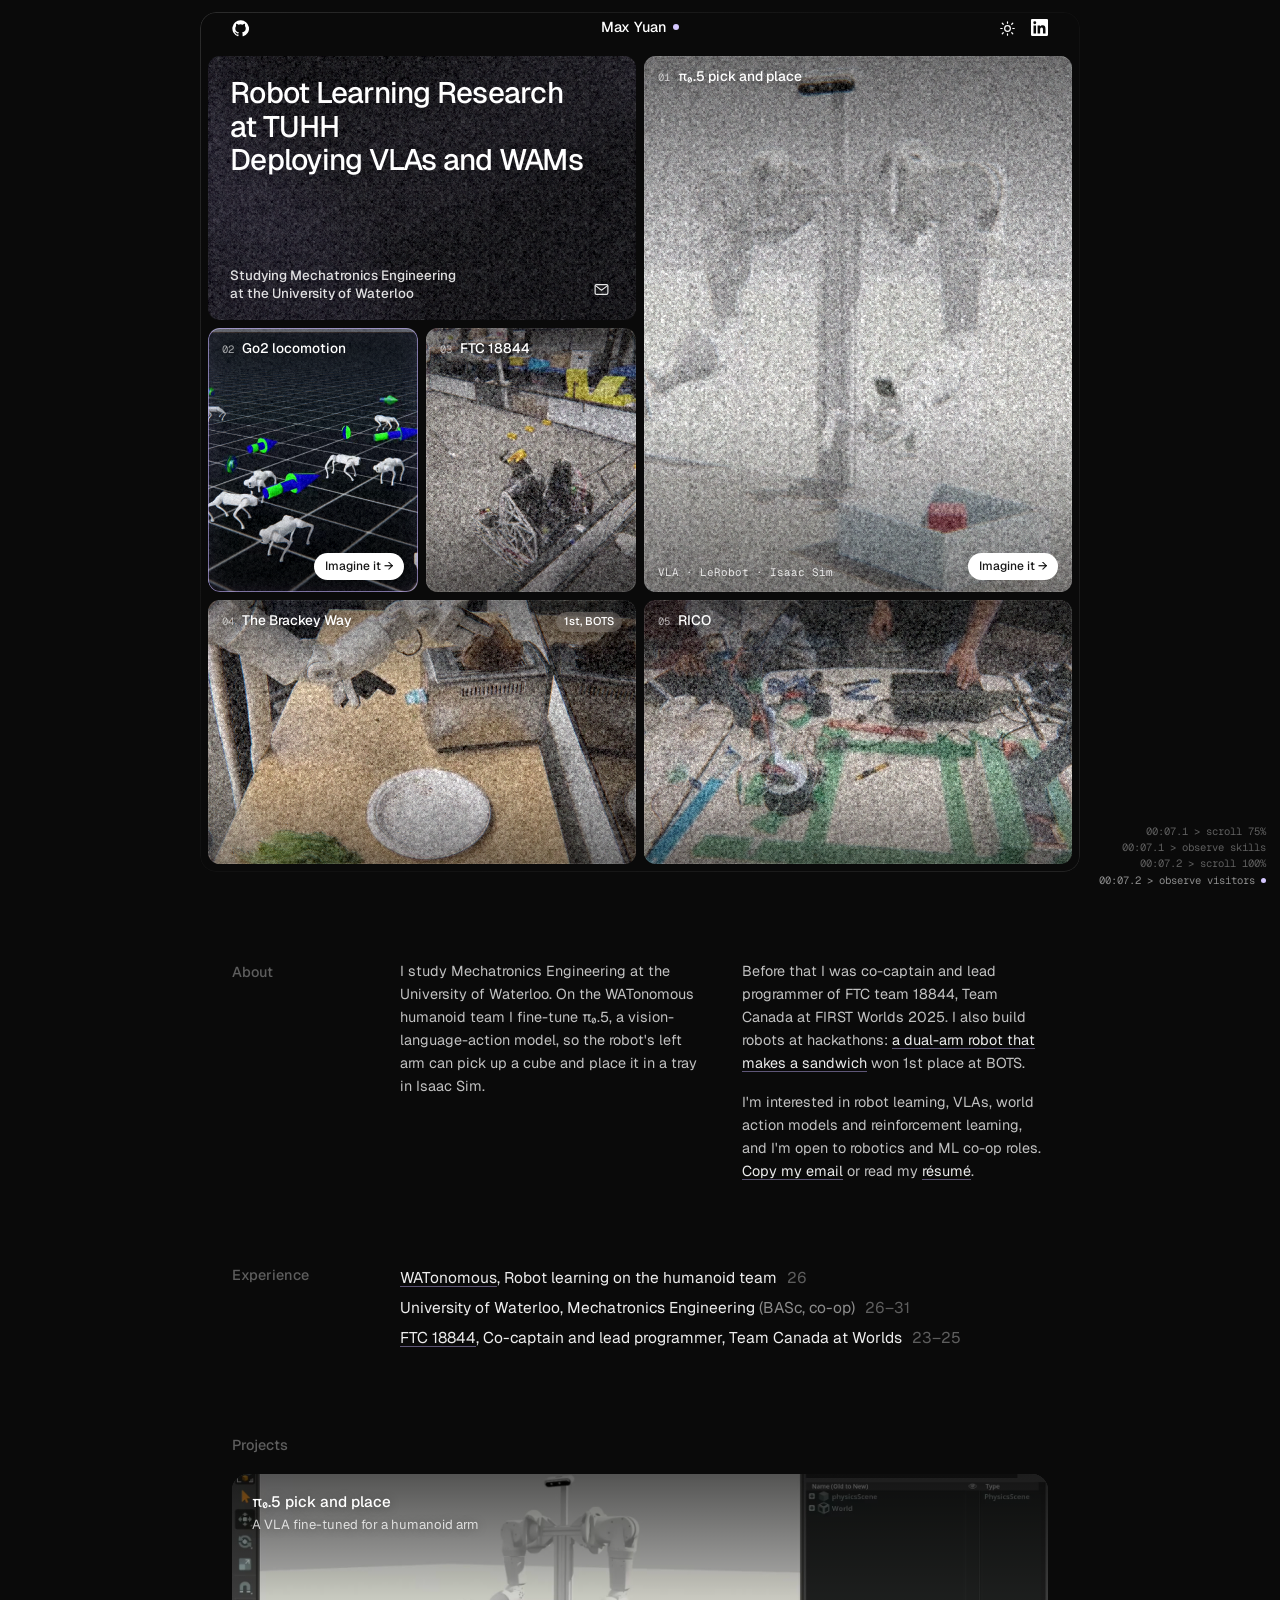
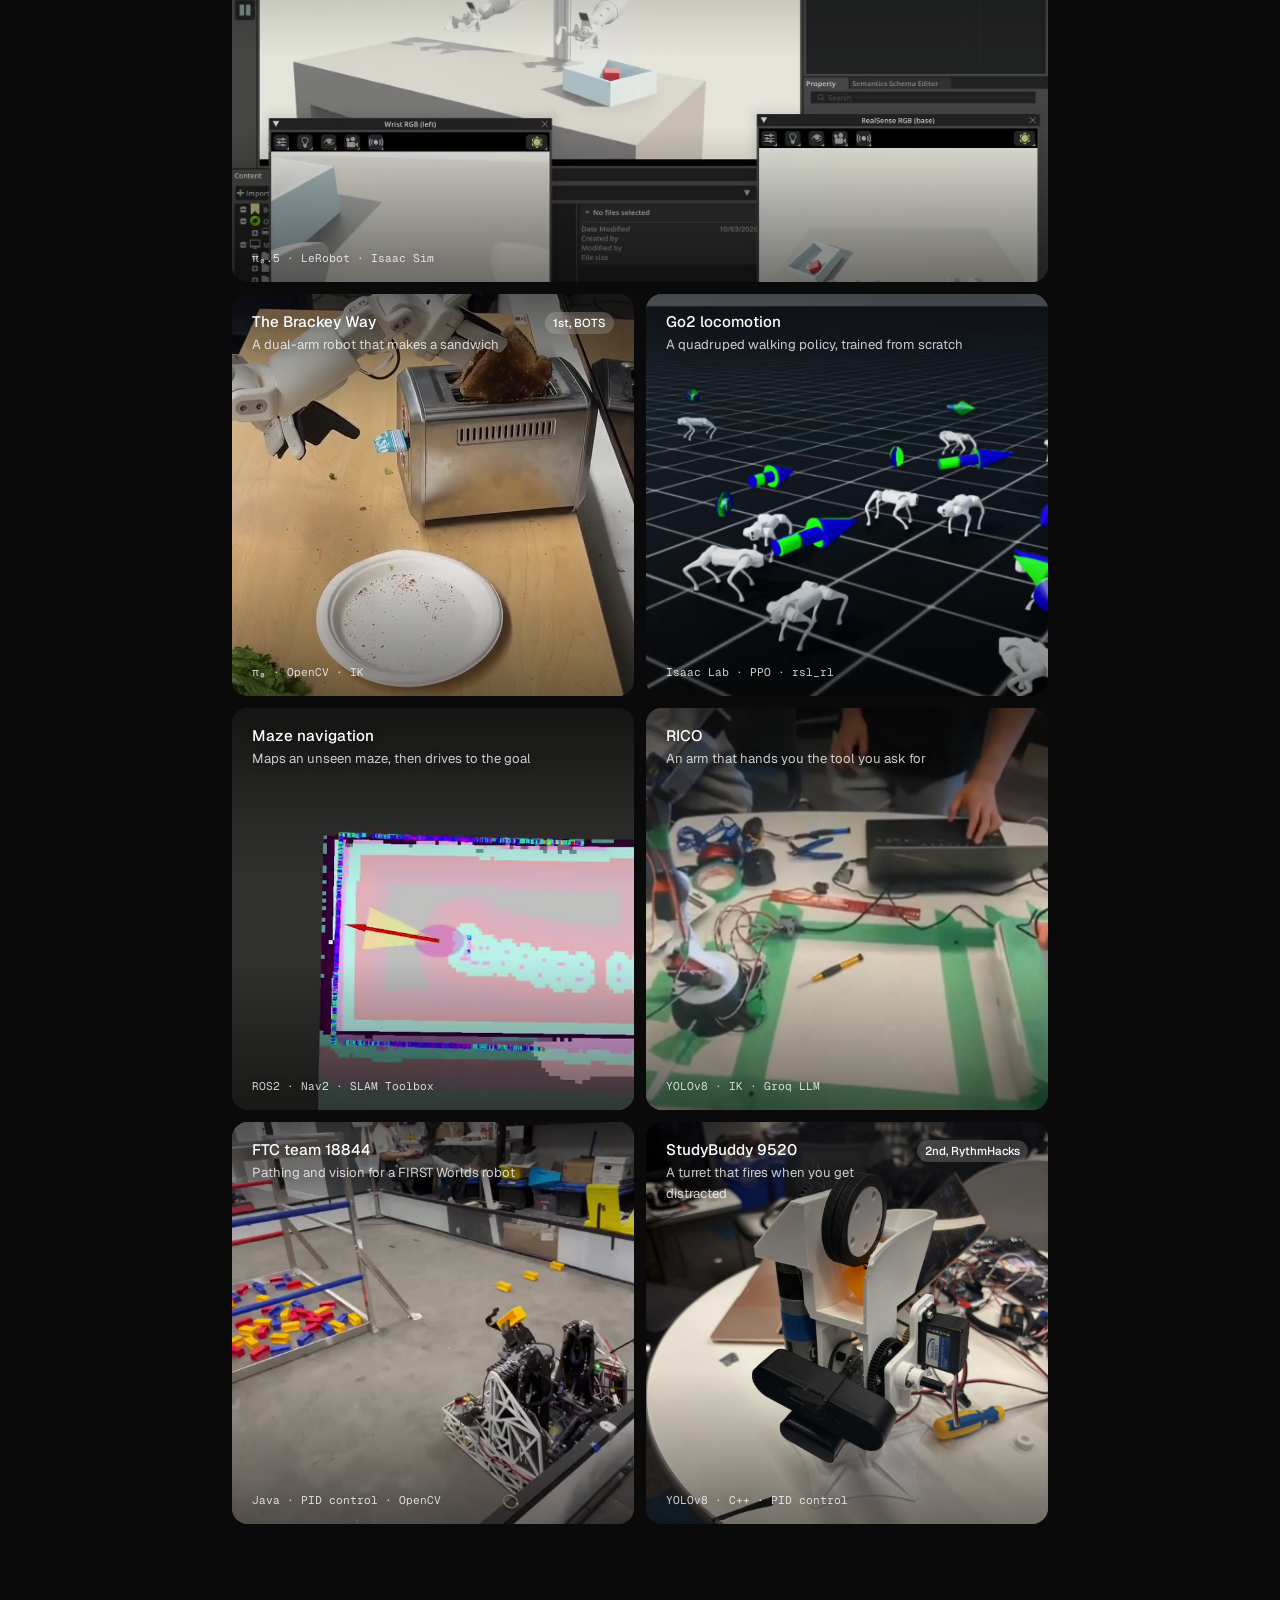
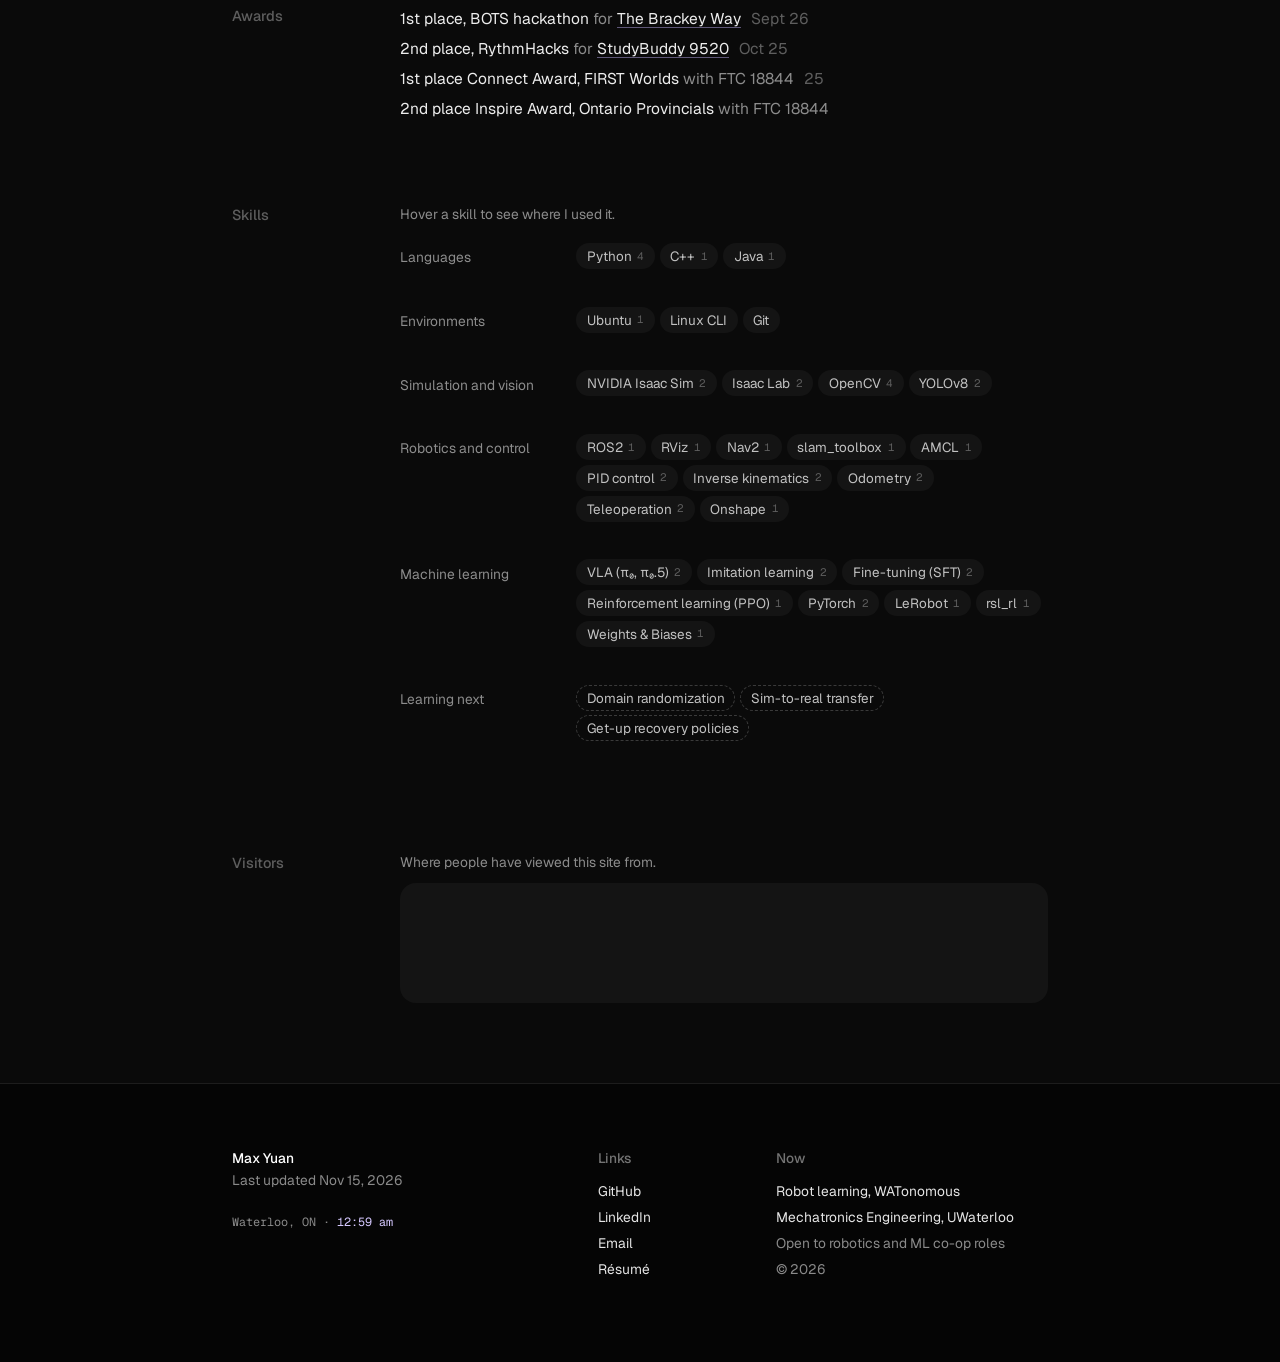
==== commit 28b34107: "Replace the project transition with a flow-matching particle morph The clicked card scatters into a " ====
--- a/index.html
+++ b/index.html
@@ -20,11 +20,11 @@
 <link rel="preconnect" href="https://fonts.gstatic.com" crossorigin>
 <link href="https://fonts.googleapis.com/css2?family=Geist:wght@400;500;600&family=Geist+Mono:wght@400;500&display=swap" rel="stylesheet">
 <!-- bump ?v= whenever style.css, main.js, home.js or transition.js changes: GitHub Pages caches for 10 min, and a stale stylesheet with new HTML breaks the layout -->
-<link rel="stylesheet" href="style.css?v=2026-11-22a">
+<link rel="stylesheet" href="style.css?v=2026-11-22b">
 <script>document.documentElement.classList.add('js');</script>
-<script src="main.js?v=2026-11-22a" defer></script>
-<script src="transition.js?v=2026-11-22a" defer></script>
-<script src="home.js?v=2026-11-22a" defer></script>
+<script src="main.js?v=2026-11-22b" defer></script>
+<script src="transition.js?v=2026-11-22b" defer></script>
+<script src="home.js?v=2026-11-22b" defer></script>
 </head>
 
 <body class="home">
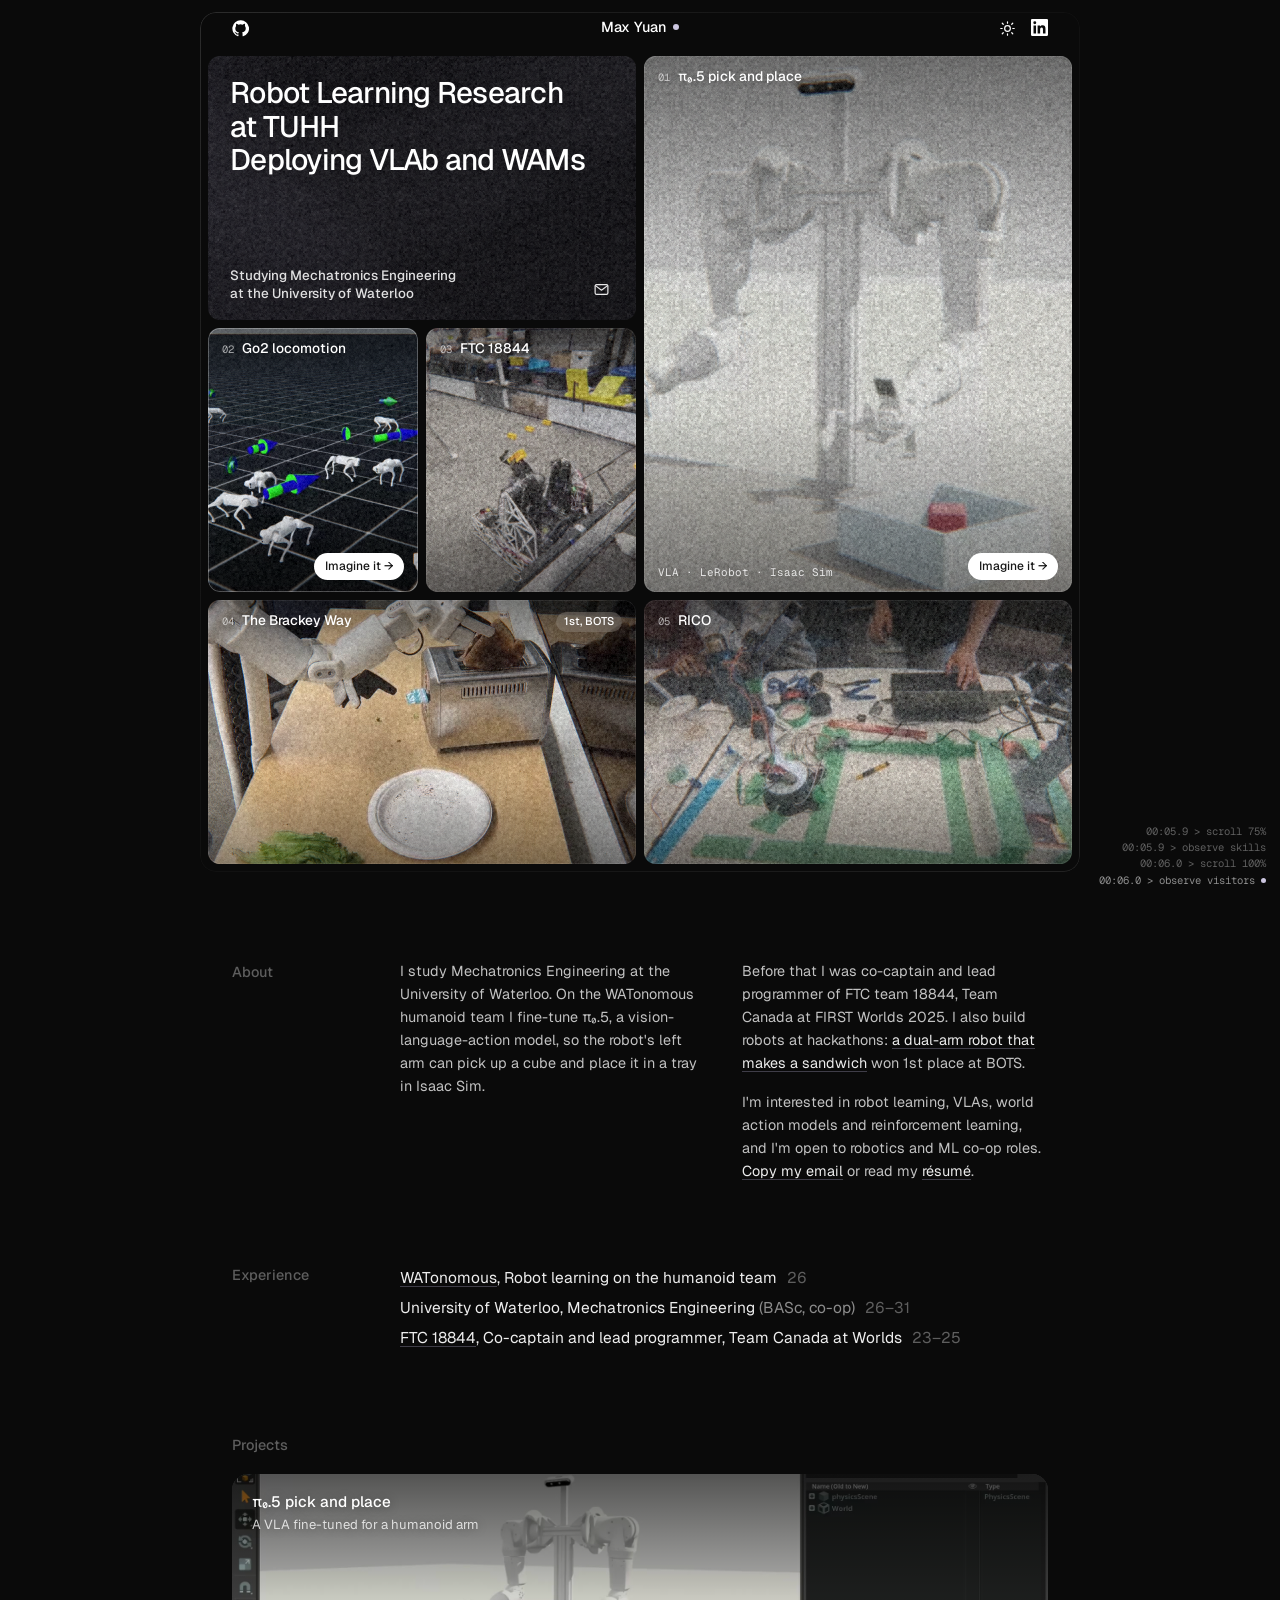
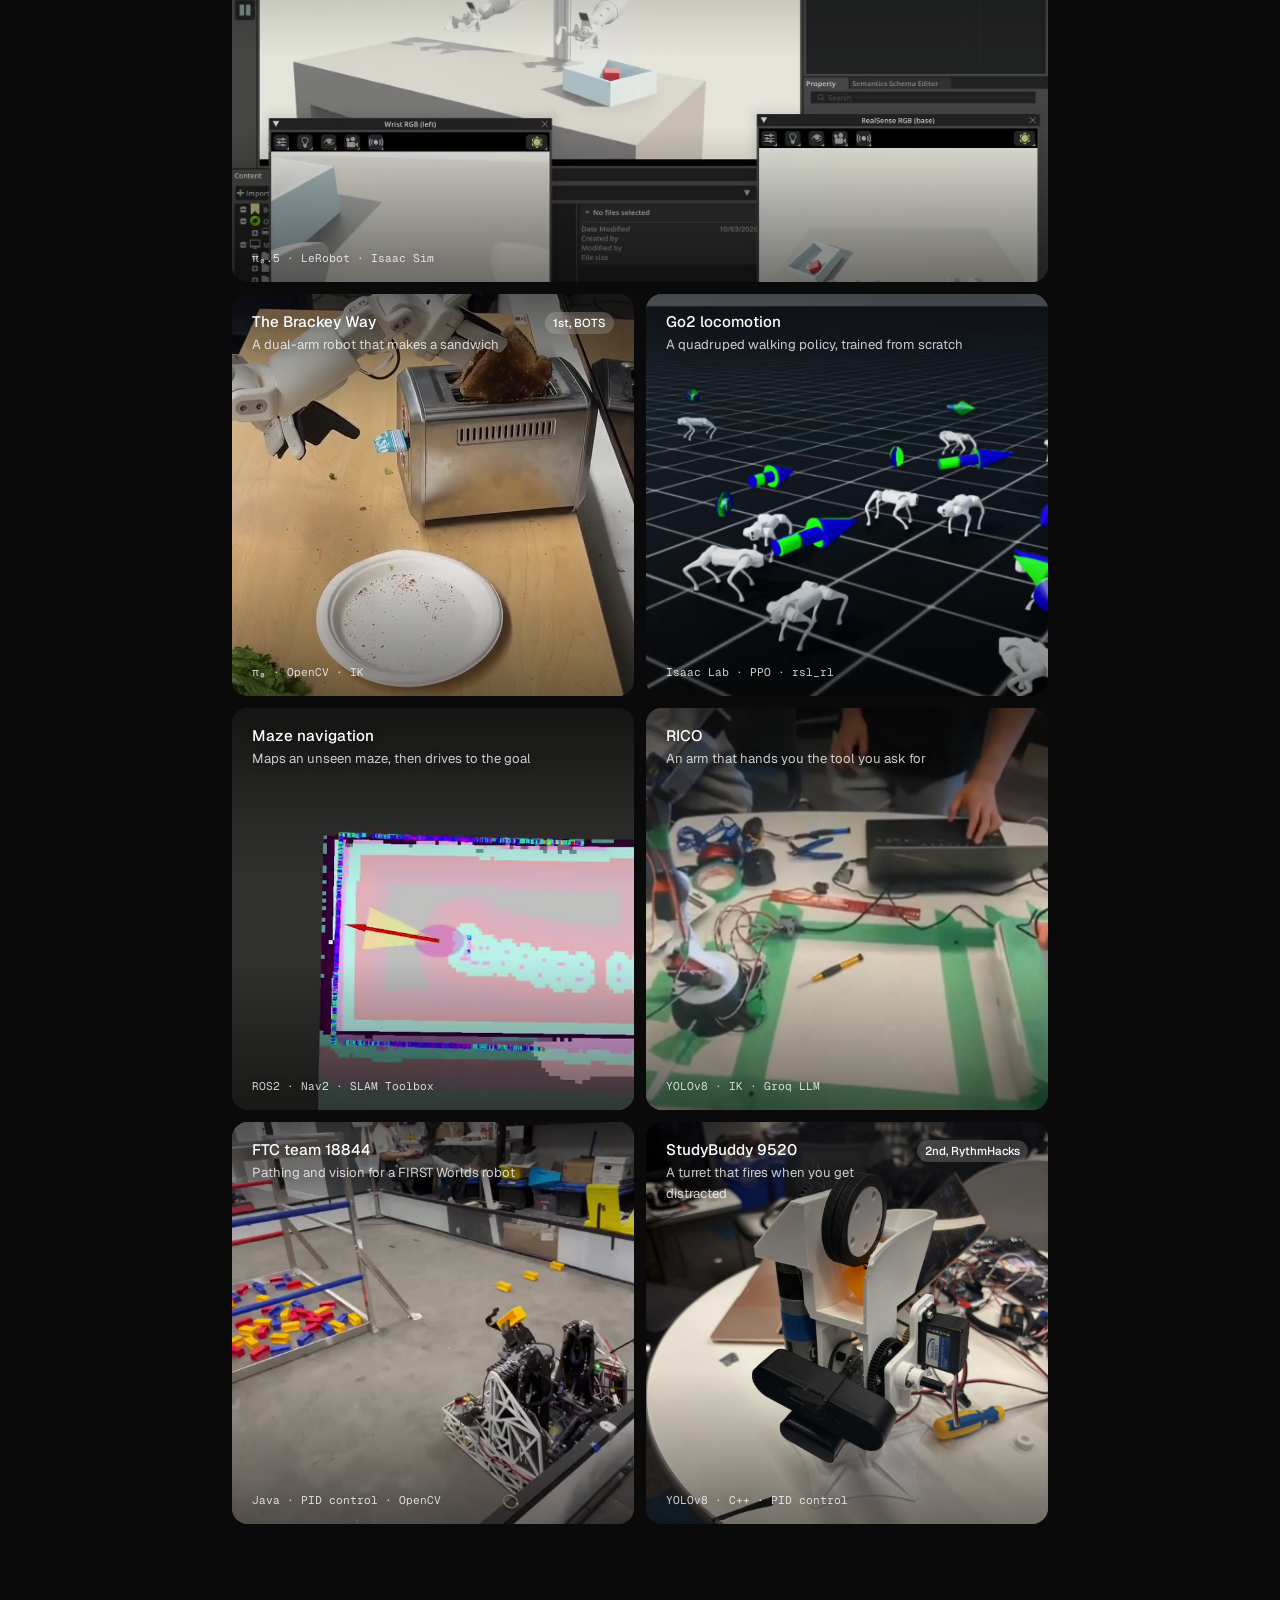
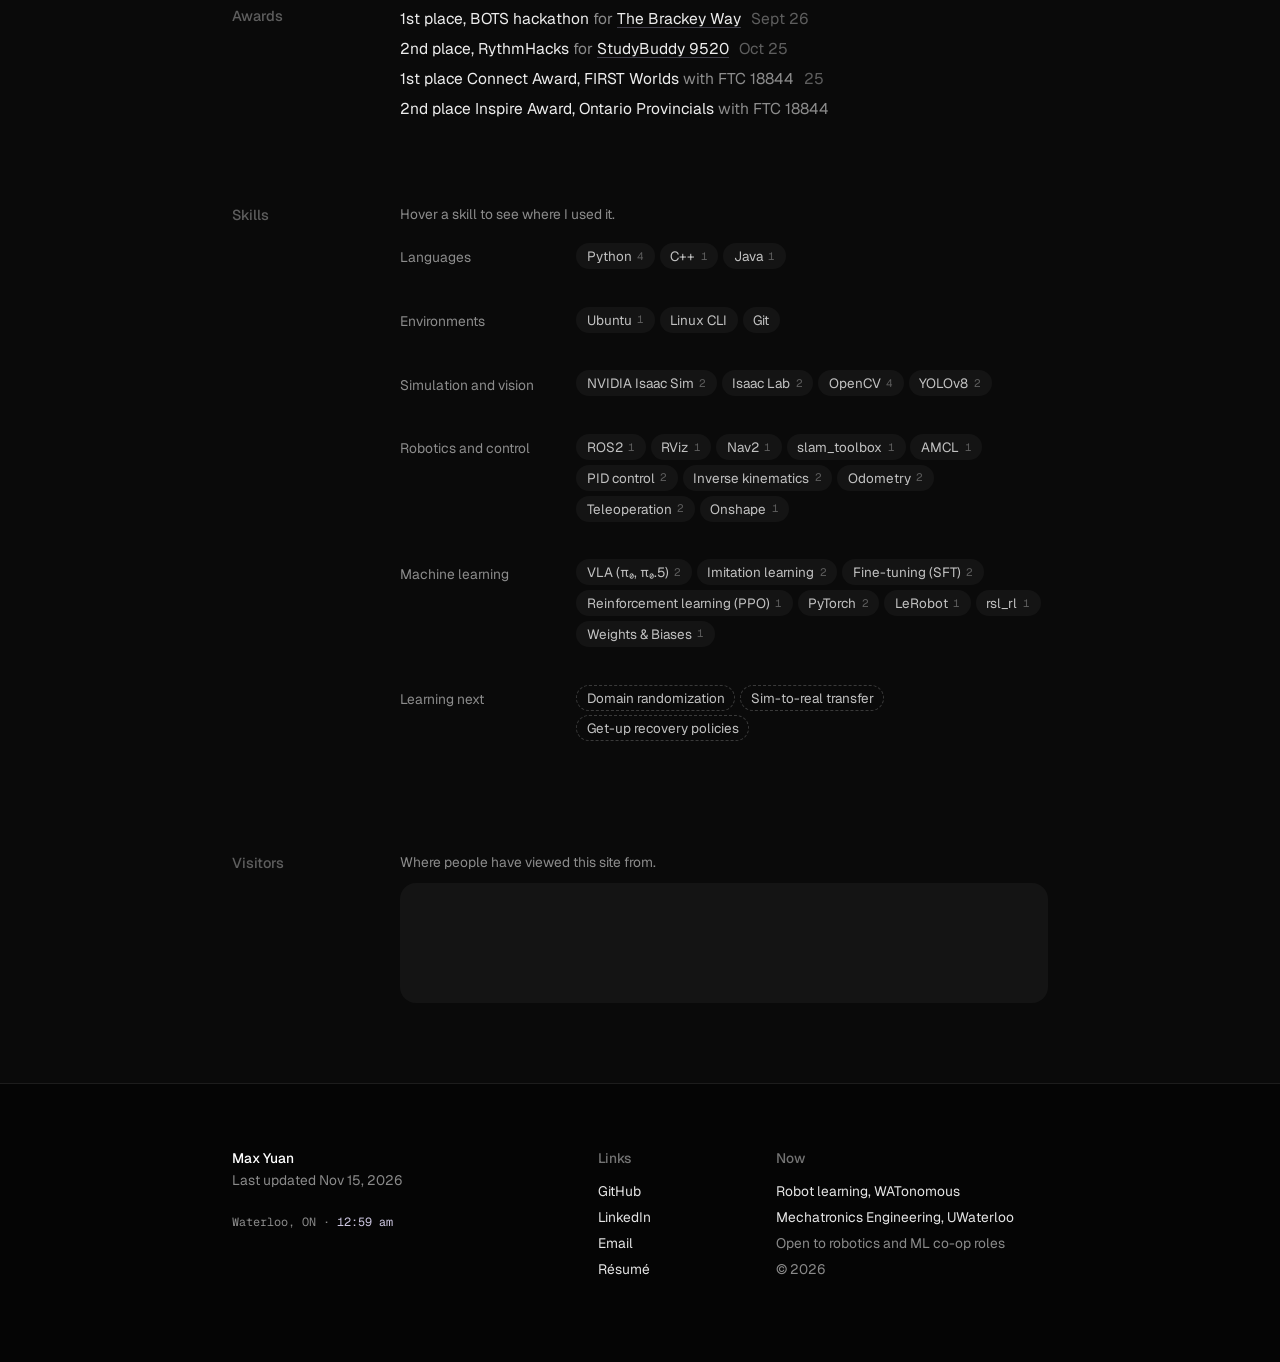
==== commit 83696ca0: "Use a plain fade for the project transition and soften purple and hero noise Co-Authored-By: Claude " ====
--- a/index.html
+++ b/index.html
@@ -20,11 +20,11 @@
 <link rel="preconnect" href="https://fonts.gstatic.com" crossorigin>
 <link href="https://fonts.googleapis.com/css2?family=Geist:wght@400;500;600&family=Geist+Mono:wght@400;500&display=swap" rel="stylesheet">
 <!-- bump ?v= whenever style.css, main.js, home.js or transition.js changes: GitHub Pages caches for 10 min, and a stale stylesheet with new HTML breaks the layout -->
-<link rel="stylesheet" href="style.css?v=2026-11-22b">
+<link rel="stylesheet" href="style.css?v=2026-11-26a">
 <script>document.documentElement.classList.add('js');</script>
-<script src="main.js?v=2026-11-22b" defer></script>
-<script src="transition.js?v=2026-11-22b" defer></script>
-<script src="home.js?v=2026-11-22b" defer></script>
+<script src="main.js?v=2026-11-26a" defer></script>
+<script src="transition.js?v=2026-11-26a" defer></script>
+<script src="home.js?v=2026-11-26a" defer></script>
 </head>
 
 <body class="home">
--- a/style.css
+++ b/style.css
@@ -28,10 +28,10 @@
   --ink-3:#737373;
   --ink-4:#a3a3a3;
 
-  --accent:#7c5fd6;            /* pastel purple, deep enough for text on white */
-  --accent-2:#b8a3f2;
-  --accent-soft:#f2edfd;
-  --accent-line:rgba(124,95,214,.42);   /* link underlines */
+  --accent:#7566a8;            /* pastel purple, deep enough for text on white */
+  --accent-2:#b0a7cf;
+  --accent-soft:#f3f2f7;
+  --accent-line:rgba(117,102,168,.3);   /* link underlines */
   /* purple gradients: violet -> lilac -> orchid, never other hues */
   --grad:linear-gradient(100deg,#6a4cd0 0%,#8a5fdc 55%,#a95cc4 100%);
   --grad-v:linear-gradient(180deg,#8a6cf0,#b07ad8);
@@ -76,10 +76,10 @@
   --ink-3:#8c8c8c;
   --ink-4:#5e5e5e;
 
-  --accent:#c3b1fa;
-  --accent-2:#d5c8ff;
-  --accent-soft:rgba(195,177,250,.14);
-  --accent-line:rgba(195,177,250,.45);
+  --accent:#bab2d6;
+  --accent-2:#ccc6e0;
+  --accent-soft:rgba(186,178,214,.1);
+  --accent-line:rgba(186,178,214,.3);
   --grad:linear-gradient(100deg,#a58bff 0%,#c9b6ff 50%,#ebc8f6 100%);
   --grad-v:linear-gradient(180deg,#b29bff,#e6c4f4);
   --grad-soft:linear-gradient(100deg,rgba(165,139,255,.24),rgba(235,200,246,.18));
@@ -308,7 +308,7 @@
   content:"";position:absolute;inset:0;z-index:3;pointer-events:none;border-radius:inherit;
   box-shadow:inset 0 0 0 1px rgba(255,255,255,.07);transition:box-shadow .3s ease;
 }
-.ht.is-focus::before{box-shadow:inset 0 0 0 1px rgba(195,177,250,.6),0 0 22px rgba(195,177,250,.12) inset}
+.ht.is-focus::before{box-shadow:inset 0 0 0 1px rgba(255,255,255,.28)}
 .ht:focus-visible{outline:none}
 .ht:focus-visible::before{box-shadow:inset 0 0 0 2px var(--accent-2)}
 
@@ -353,7 +353,7 @@
   white-space:nowrap;
   opacity:0;transition:opacity .2s ease;
 }
-.hero-read b{font-weight:500;color:var(--accent-2)}
+.hero-read b{font-weight:500;color:#fff}
 .hero-card.is-pointing .hero-read{opacity:1}
 .hero-card.is-pointing{cursor:crosshair}
 .hero-card.is-pointing .ht:not(.ht-intro){cursor:pointer}
@@ -384,8 +384,8 @@
 }
 .sec h2{margin:0;padding-top:.05rem;font-size:.9rem;font-weight:500;color:var(--ink-4)}
 .sec h2 span{display:block;position:sticky;top:calc(var(--nav-h) + 1rem);transition:color .5s ease}
-/* the section you are reading: its label turns lilac */
-.sec.is-here h2 span{color:var(--accent)}
+/* the section you are reading: its label brightens */
+.sec.is-here h2 span{color:var(--ink)}
 .date{margin:0;font-size:.84rem;color:var(--ink-4);white-space:nowrap}
 .award-note{color:var(--ink-3)}
 
@@ -558,7 +558,7 @@
 .project-card{margin:.75rem auto 0}
 
 
-.eyebrow{margin:0 0 .7rem;font:400 .74rem/1.6 var(--font-mono);color:var(--accent)}
+.eyebrow{margin:0 0 .7rem;font:400 .74rem/1.6 var(--font-mono);color:var(--ink-3)}
 .case-head{padding-block:1rem clamp(1.4rem,3vw,2rem)}
 .case-head h1{
   margin:0;
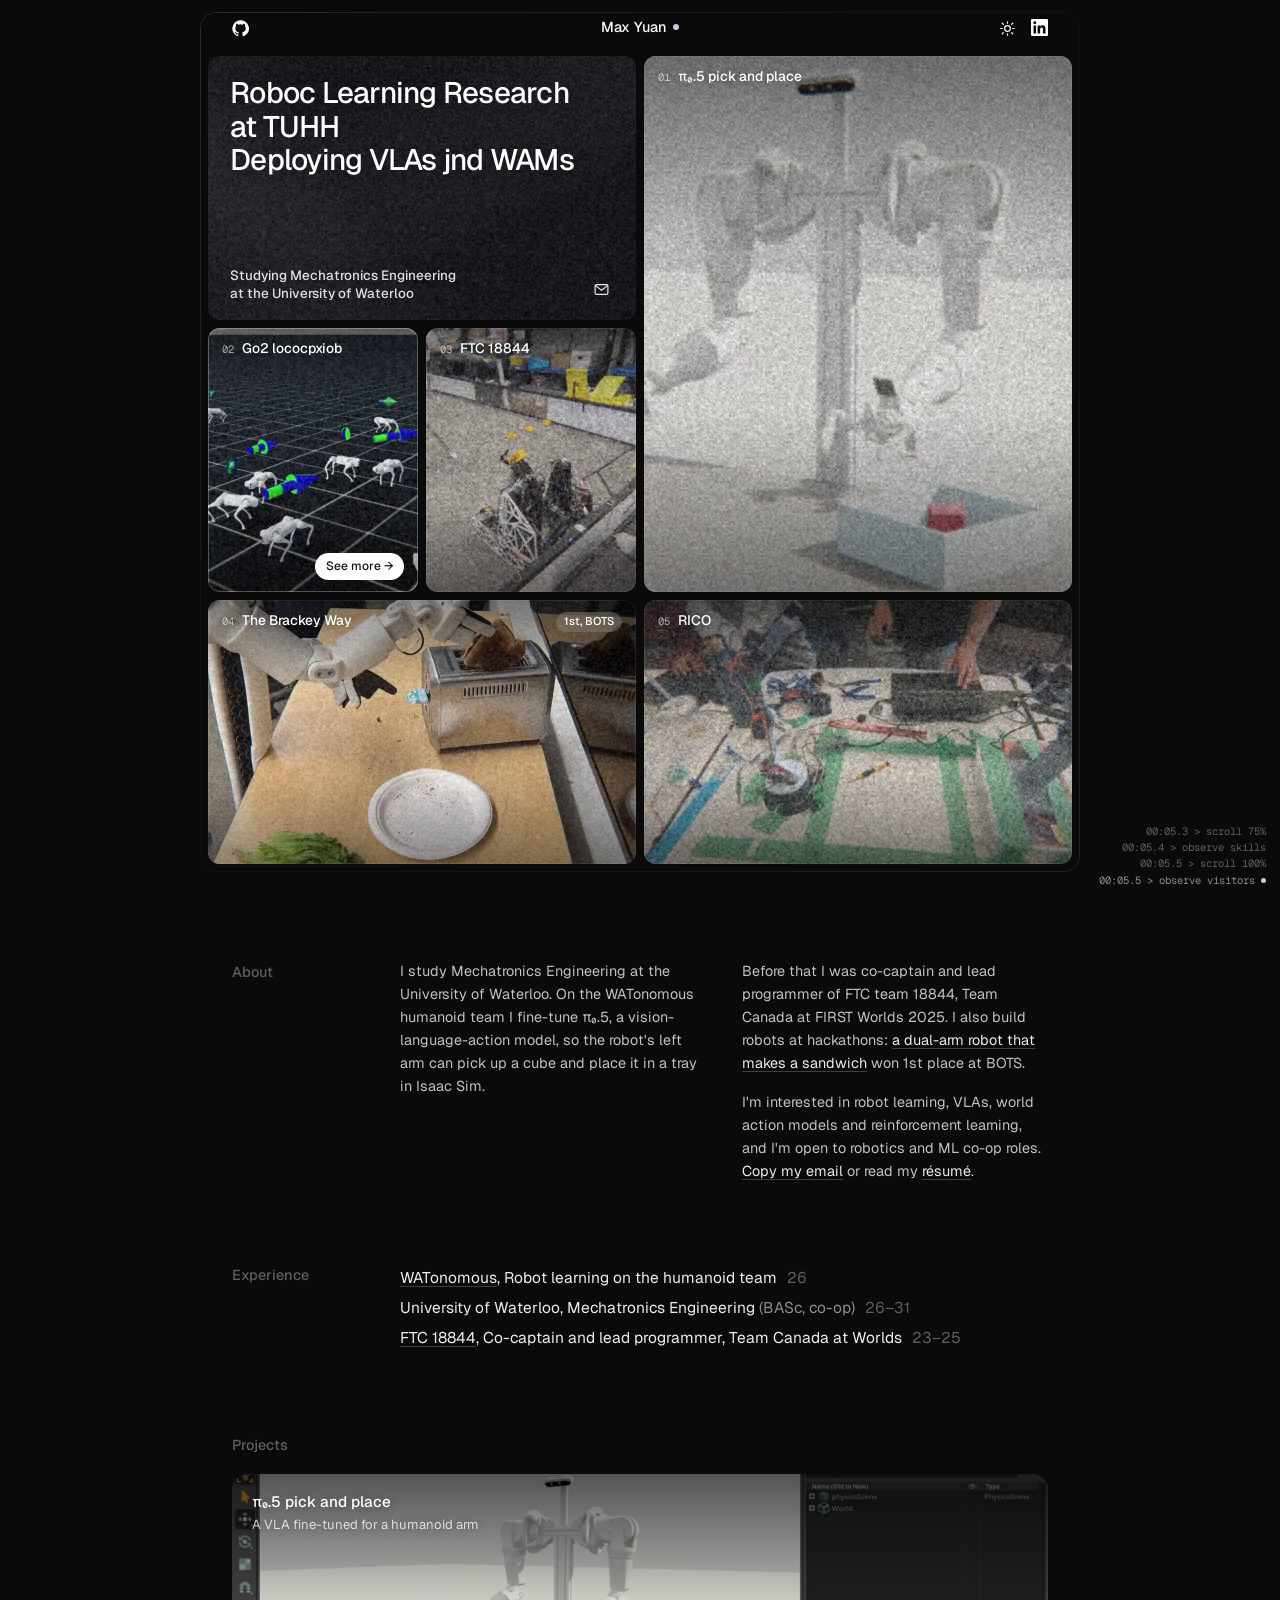
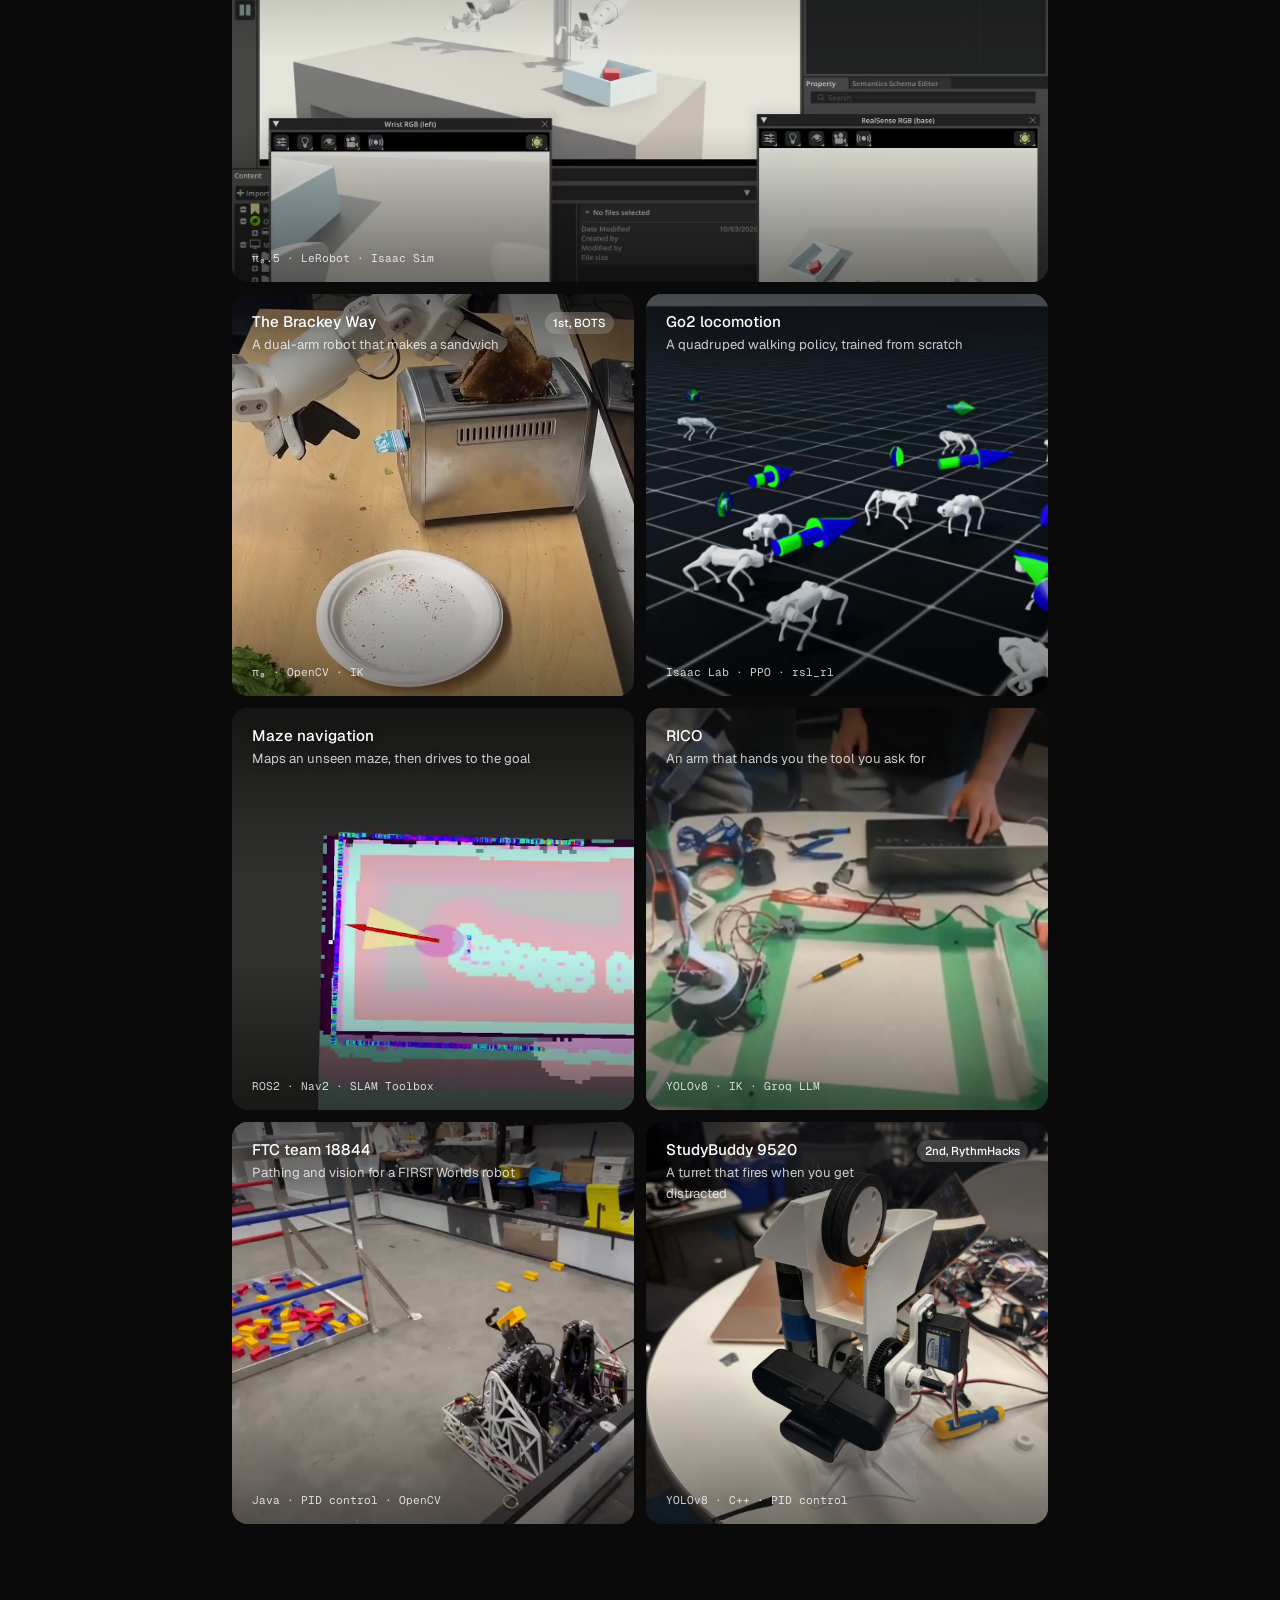
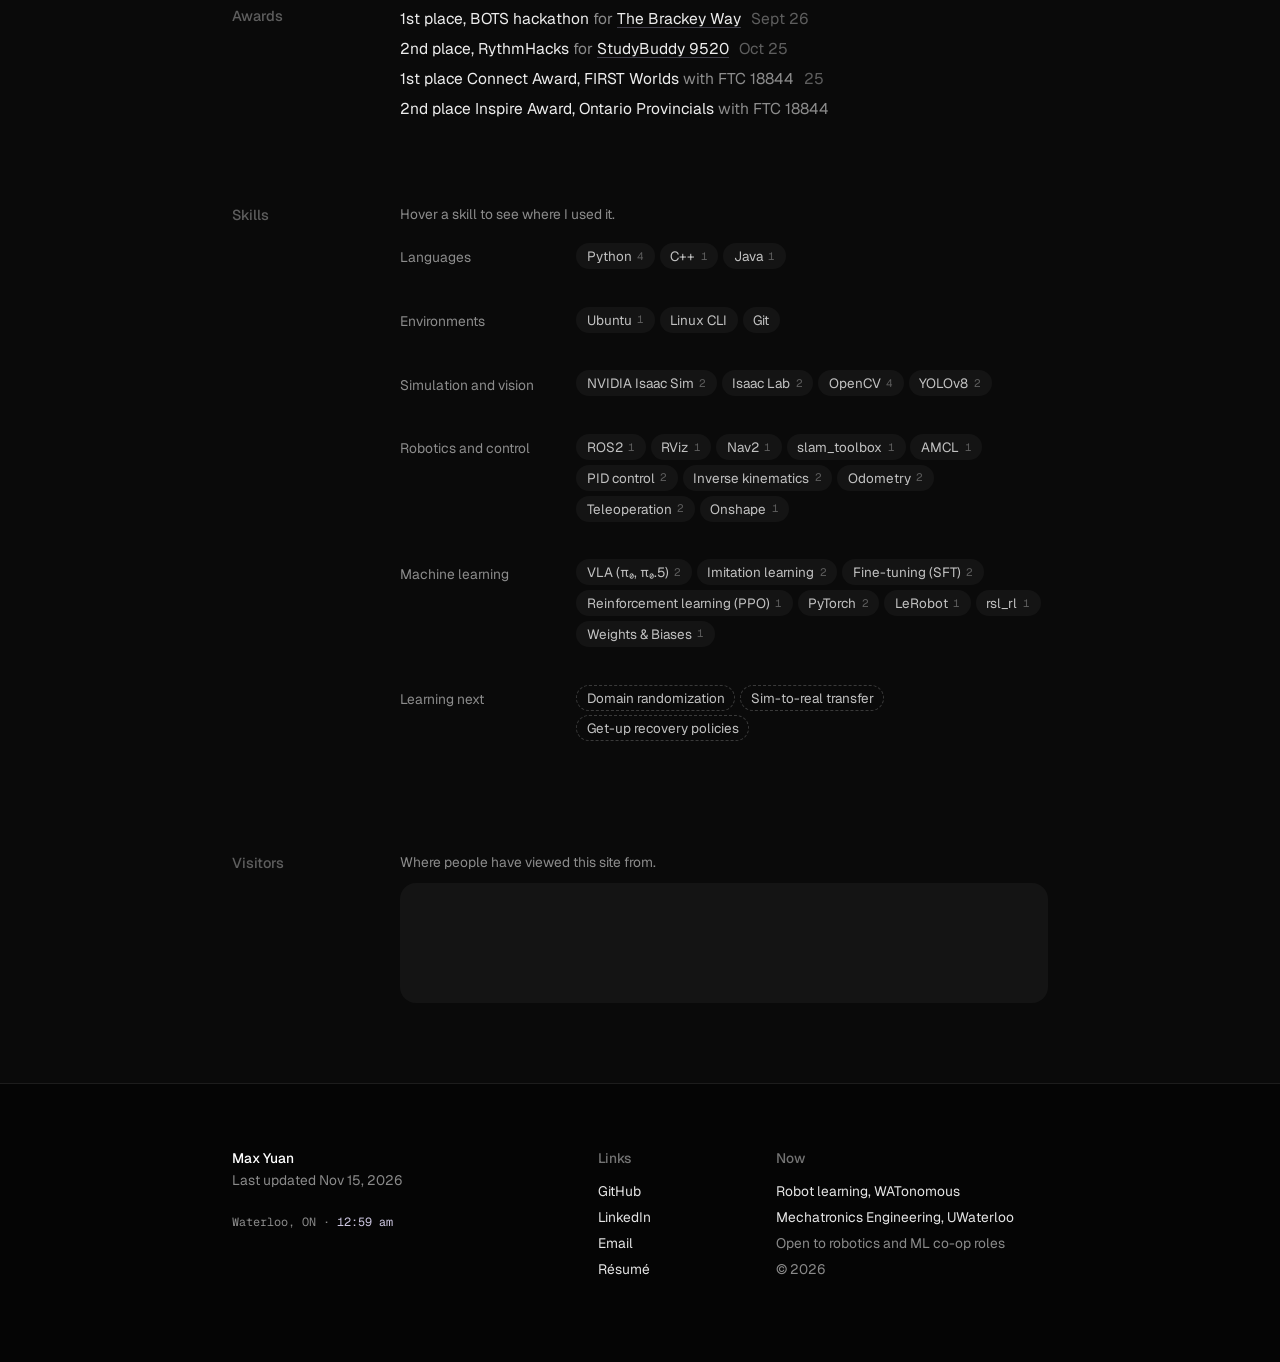
==== commit b8f08e51: "Rename the Imagine it link to See more Co-Authored-By: Claude Opus 5.5 <noreply@anthropic.com>" ====
--- a/index.html
+++ b/index.html
@@ -60,31 +60,31 @@
       <a class="ht ht-pi" href="projects/pi05-pick-place.html" data-focus="0.6,0.55">
         <video class="ht-src" src="assets/grid/pi05.mp4" poster="assets/grid/pi05.jpg" muted loop playsinline autoplay preload="auto" aria-hidden="true"></video>
         <span class="ht-top"><b><span class="ht-n">01</span><span class="ht-t">π₀.5 pick and place</span></b></span>
-        <span class="ht-bot"><span class="ht-tags">VLA · LeRobot · Isaac Sim</span><span class="ht-go">Imagine it →</span></span>
+        <span class="ht-bot"><span class="ht-tags">VLA · LeRobot · Isaac Sim</span><span class="ht-go">See more →</span></span>
       </a>
 
       <a class="ht ht-quad" href="projects/quadruped-ppo.html" data-focus="0.5,0.55">
         <video class="ht-src" src="assets/grid/quad.mp4" poster="assets/grid/quad.jpg" muted loop playsinline autoplay preload="auto" aria-hidden="true"></video>
         <span class="ht-top"><b><span class="ht-n">02</span><span class="ht-t">Go2 locomotion</span></b></span>
-        <span class="ht-bot"><span class="ht-tags">PPO · Isaac Lab</span><span class="ht-go">Imagine it →</span></span>
+        <span class="ht-bot"><span class="ht-tags">PPO · Isaac Lab</span><span class="ht-go">See more →</span></span>
       </a>
 
       <a class="ht ht-ftc" href="projects/ftc-18844.html" data-focus="0.64,0.6">
         <video class="ht-src" src="assets/grid/ftc.mp4" poster="assets/grid/ftc.jpg" muted loop playsinline autoplay preload="auto" aria-hidden="true"></video>
         <span class="ht-top"><b><span class="ht-n">03</span><span class="ht-t">FTC 18844</span></b></span>
-        <span class="ht-bot"><span class="ht-tags">Java · OpenCV</span><span class="ht-go">Imagine it →</span></span>
+        <span class="ht-bot"><span class="ht-tags">Java · OpenCV</span><span class="ht-go">See more →</span></span>
       </a>
 
       <a class="ht ht-bw" href="projects/brackey-way.html" data-focus="0.45,0.5">
         <video class="ht-src" src="assets/grid/brackey.mp4" poster="assets/grid/brackey.jpg" muted loop playsinline autoplay preload="auto" aria-hidden="true"></video>
         <span class="ht-top"><b><span class="ht-n">04</span><span class="ht-t">The Brackey Way</span></b><span class="ht-award">1st, BOTS</span></span>
-        <span class="ht-bot"><span class="ht-tags">π₀ · OpenCV · IK</span><span class="ht-go">Imagine it →</span></span>
+        <span class="ht-bot"><span class="ht-tags">π₀ · OpenCV · IK</span><span class="ht-go">See more →</span></span>
       </a>
 
       <a class="ht ht-rico" href="projects/rico-arm.html" data-focus="0.45,0.5">
         <video class="ht-src" src="assets/grid/rico.mp4" poster="assets/grid/rico.jpg" muted loop playsinline autoplay preload="auto" aria-hidden="true"></video>
         <span class="ht-top"><b><span class="ht-n">05</span><span class="ht-t">RICO</span></b></span>
-        <span class="ht-bot"><span class="ht-tags">YOLOv8 · IK · Groq LLM</span><span class="ht-go">Imagine it →</span></span>
+        <span class="ht-bot"><span class="ht-tags">YOLOv8 · IK · Groq LLM</span><span class="ht-go">See more →</span></span>
       </a>
 
     </div>
@@ -124,7 +124,7 @@
         <a class="proj-card" href="projects/pi05-pick-place.html">
           <video src="assets/hero/pi05.mp4" poster="assets/hero/pi05.jpg" muted loop playsinline preload="none" data-loop aria-hidden="true"></video>
           <span class="proj-top"><span><b>π₀.5 pick and place</b><small>A VLA fine-tuned for a humanoid arm</small></span></span>
-          <span class="proj-bot"><span class="proj-tags">π₀.5 · LeRobot · Isaac Sim</span><span class="proj-go">Imagine it →</span></span>
+          <span class="proj-bot"><span class="proj-tags">π₀.5 · LeRobot · Isaac Sim</span><span class="proj-go">See more →</span></span>
         </a>
       </article>
 
@@ -132,7 +132,7 @@
         <a class="proj-card" href="projects/brackey-way.html">
           <video src="assets/hero/brackey.mp4" poster="assets/hero/brackey.jpg" muted loop playsinline preload="none" data-loop aria-hidden="true"></video>
           <span class="proj-top"><span><b>The Brackey Way</b><small>A dual-arm robot that makes a sandwich</small></span><span class="proj-award">1st, BOTS</span></span>
-          <span class="proj-bot"><span class="proj-tags">π₀ · OpenCV · IK</span><span class="proj-go">Imagine it →</span></span>
+          <span class="proj-bot"><span class="proj-tags">π₀ · OpenCV · IK</span><span class="proj-go">See more →</span></span>
         </a>
       </article>
 
@@ -140,7 +140,7 @@
         <a class="proj-card" href="projects/quadruped-ppo.html">
           <video src="assets/hero/quad.mp4" poster="assets/hero/quad.jpg" muted loop playsinline preload="none" data-loop aria-hidden="true"></video>
           <span class="proj-top"><span><b>Go2 locomotion</b><small>A quadruped walking policy, trained from scratch</small></span></span>
-          <span class="proj-bot"><span class="proj-tags">Isaac Lab · PPO · rsl_rl</span><span class="proj-go">Imagine it →</span></span>
+          <span class="proj-bot"><span class="proj-tags">Isaac Lab · PPO · rsl_rl</span><span class="proj-go">See more →</span></span>
         </a>
       </article>
 
@@ -148,7 +148,7 @@
         <a class="proj-card" href="projects/maze-nav2.html">
           <video src="assets/loops/nav.mp4" poster="assets/loops/nav.jpg" muted loop playsinline preload="none" data-loop aria-hidden="true"></video>
           <span class="proj-top"><span><b>Maze navigation</b><small>Maps an unseen maze, then drives to the goal</small></span></span>
-          <span class="proj-bot"><span class="proj-tags">ROS2 · Nav2 · SLAM Toolbox</span><span class="proj-go">Imagine it →</span></span>
+          <span class="proj-bot"><span class="proj-tags">ROS2 · Nav2 · SLAM Toolbox</span><span class="proj-go">See more →</span></span>
         </a>
       </article>
 
@@ -156,7 +156,7 @@
         <a class="proj-card" href="projects/rico-arm.html">
           <video src="assets/hero/rico.mp4" poster="assets/hero/rico.jpg" muted loop playsinline preload="none" data-loop aria-hidden="true"></video>
           <span class="proj-top"><span><b>RICO</b><small>An arm that hands you the tool you ask for</small></span></span>
-          <span class="proj-bot"><span class="proj-tags">YOLOv8 · IK · Groq LLM</span><span class="proj-go">Imagine it →</span></span>
+          <span class="proj-bot"><span class="proj-tags">YOLOv8 · IK · Groq LLM</span><span class="proj-go">See more →</span></span>
         </a>
       </article>
 
@@ -164,7 +164,7 @@
         <a class="proj-card" href="projects/ftc-18844.html">
           <video src="assets/hero/ftc.mp4" poster="assets/hero/ftc.jpg" muted loop playsinline preload="none" data-loop aria-hidden="true"></video>
           <span class="proj-top"><span><b>FTC team 18844</b><small>Pathing and vision for a FIRST Worlds robot</small></span></span>
-          <span class="proj-bot"><span class="proj-tags">Java · PID control · OpenCV</span><span class="proj-go">Imagine it →</span></span>
+          <span class="proj-bot"><span class="proj-tags">Java · PID control · OpenCV</span><span class="proj-go">See more →</span></span>
         </a>
       </article>
 
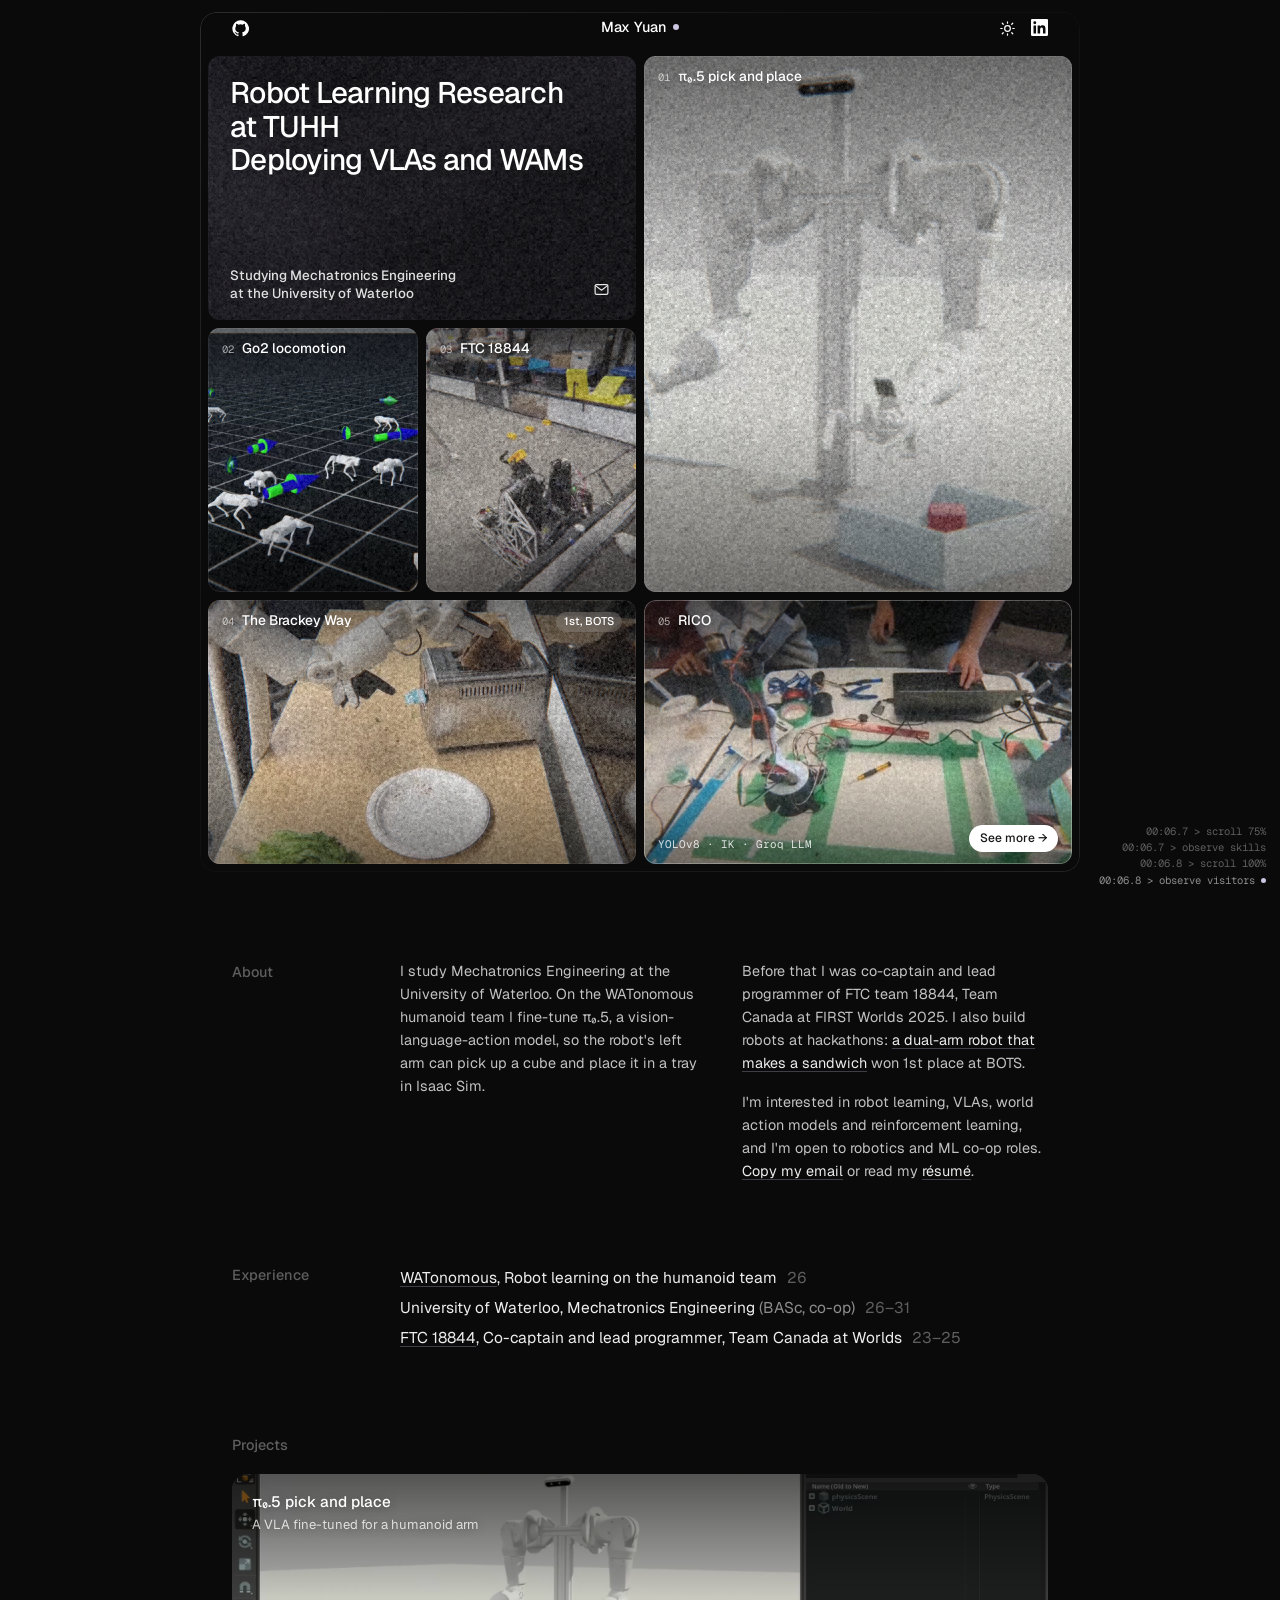
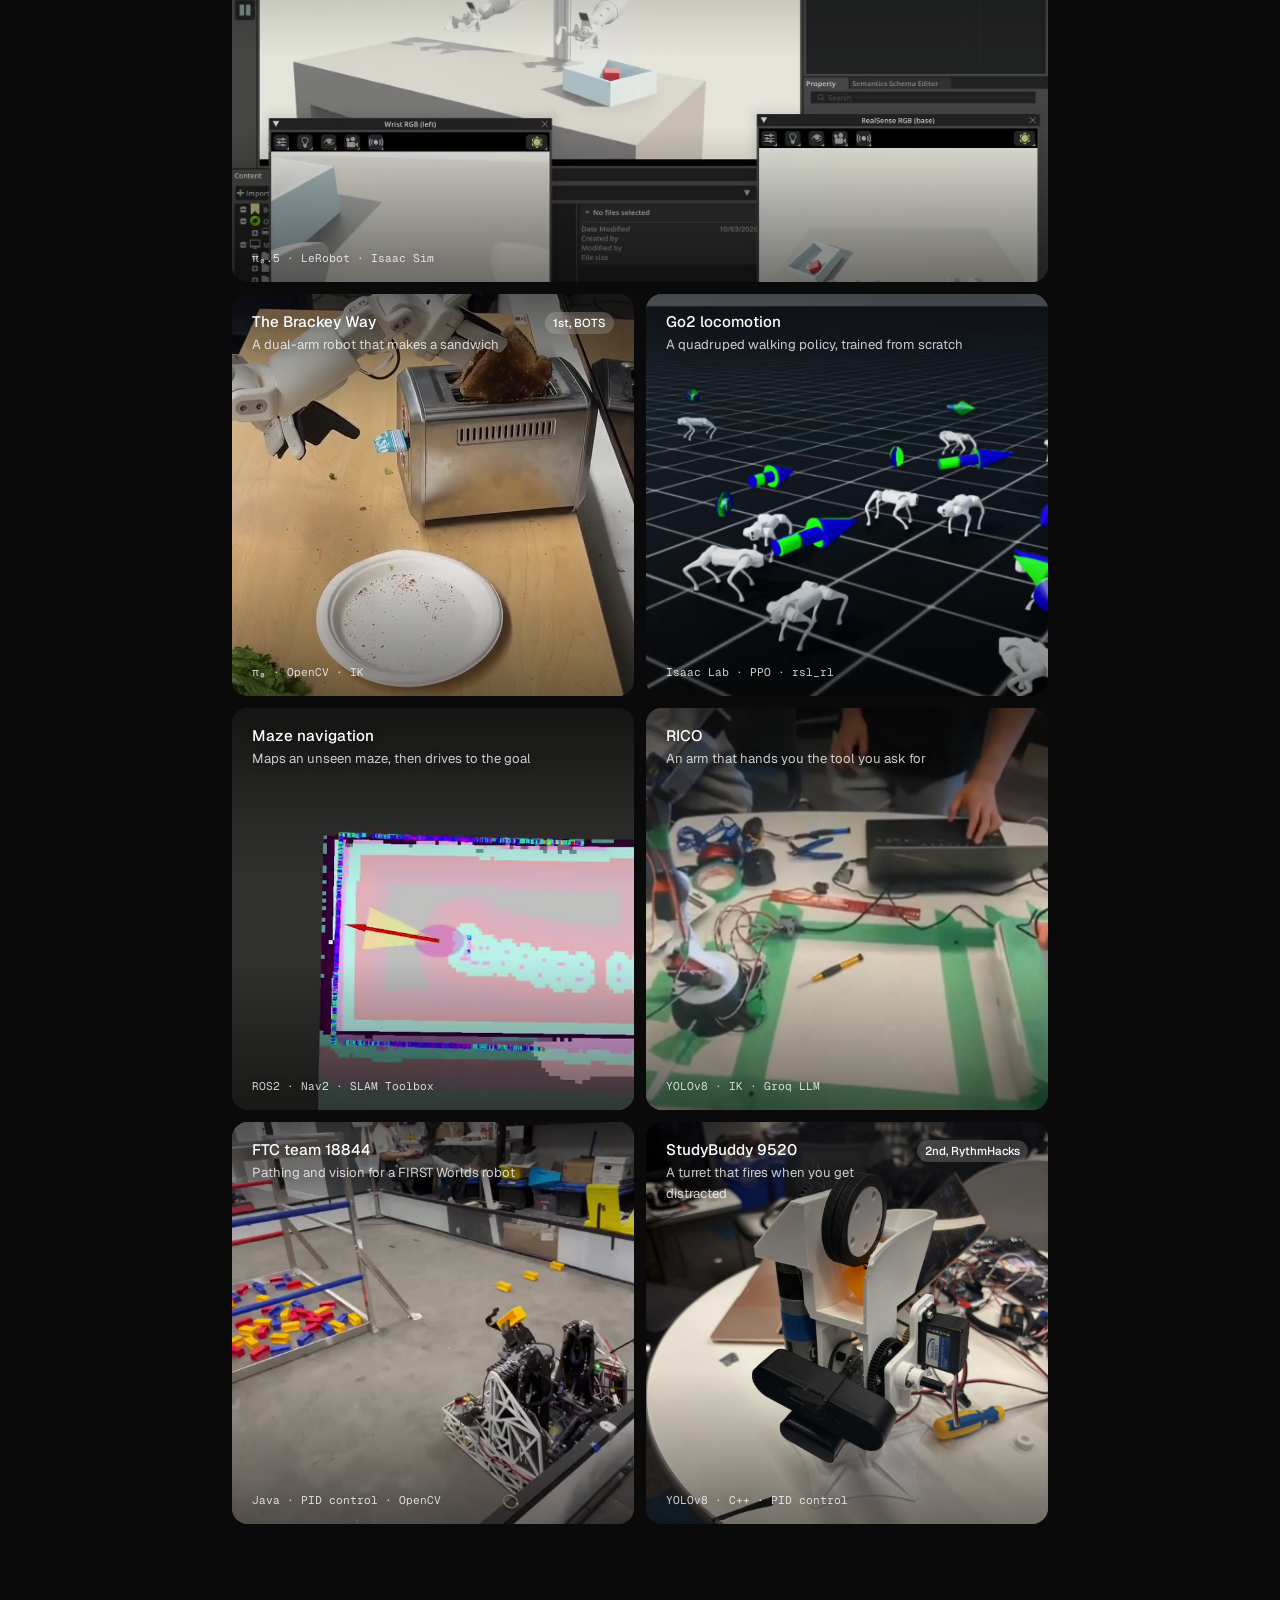
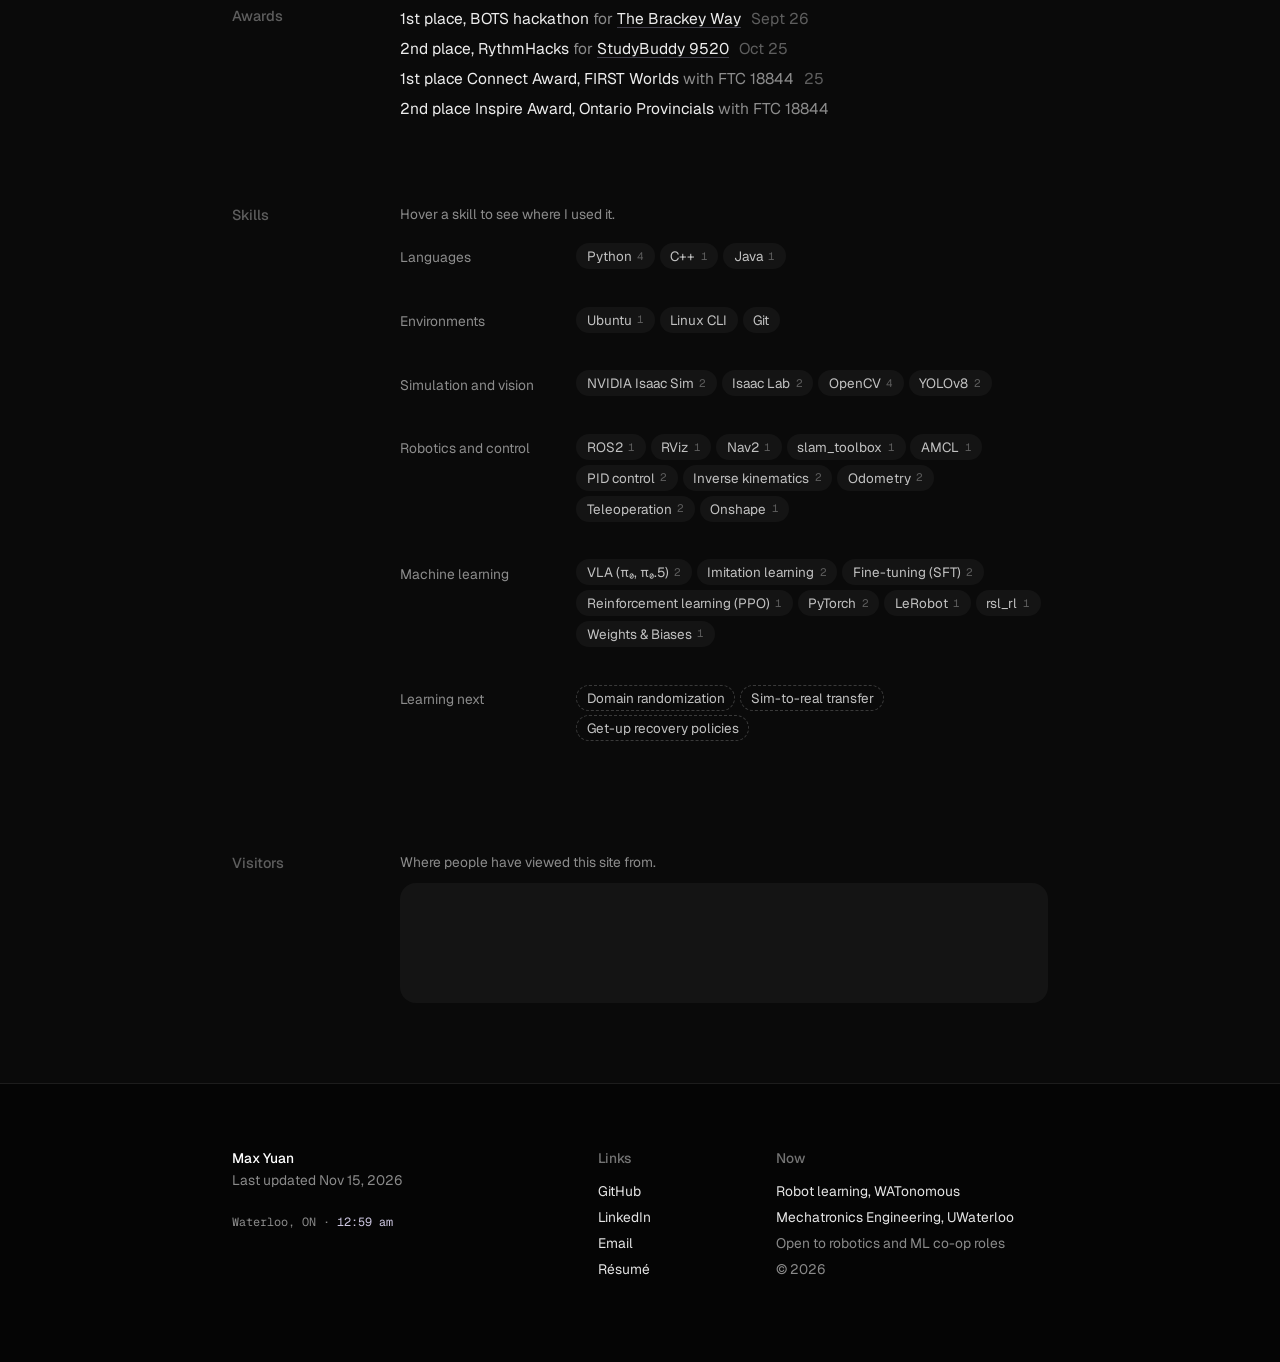
==== commit b6497ccb: "Play the hero load animation twice as fast Co-Authored-By: Claude Opus 5.5 <noreply@anthropic.com>" ====
--- a/index.html
+++ b/index.html
@@ -20,11 +20,11 @@
 <link rel="preconnect" href="https://fonts.gstatic.com" crossorigin>
 <link href="https://fonts.googleapis.com/css2?family=Geist:wght@400;500;600&family=Geist+Mono:wght@400;500&display=swap" rel="stylesheet">
 <!-- bump ?v= whenever style.css, main.js, home.js or transition.js changes: GitHub Pages caches for 10 min, and a stale stylesheet with new HTML breaks the layout -->
-<link rel="stylesheet" href="style.css?v=2026-11-26a">
+<link rel="stylesheet" href="style.css?v=2026-11-27a">
 <script>document.documentElement.classList.add('js');</script>
-<script src="main.js?v=2026-11-26a" defer></script>
-<script src="transition.js?v=2026-11-26a" defer></script>
-<script src="home.js?v=2026-11-26a" defer></script>
+<script src="main.js?v=2026-11-27a" defer></script>
+<script src="transition.js?v=2026-11-27a" defer></script>
+<script src="home.js?v=2026-11-27a" defer></script>
 </head>
 
 <body class="home">
